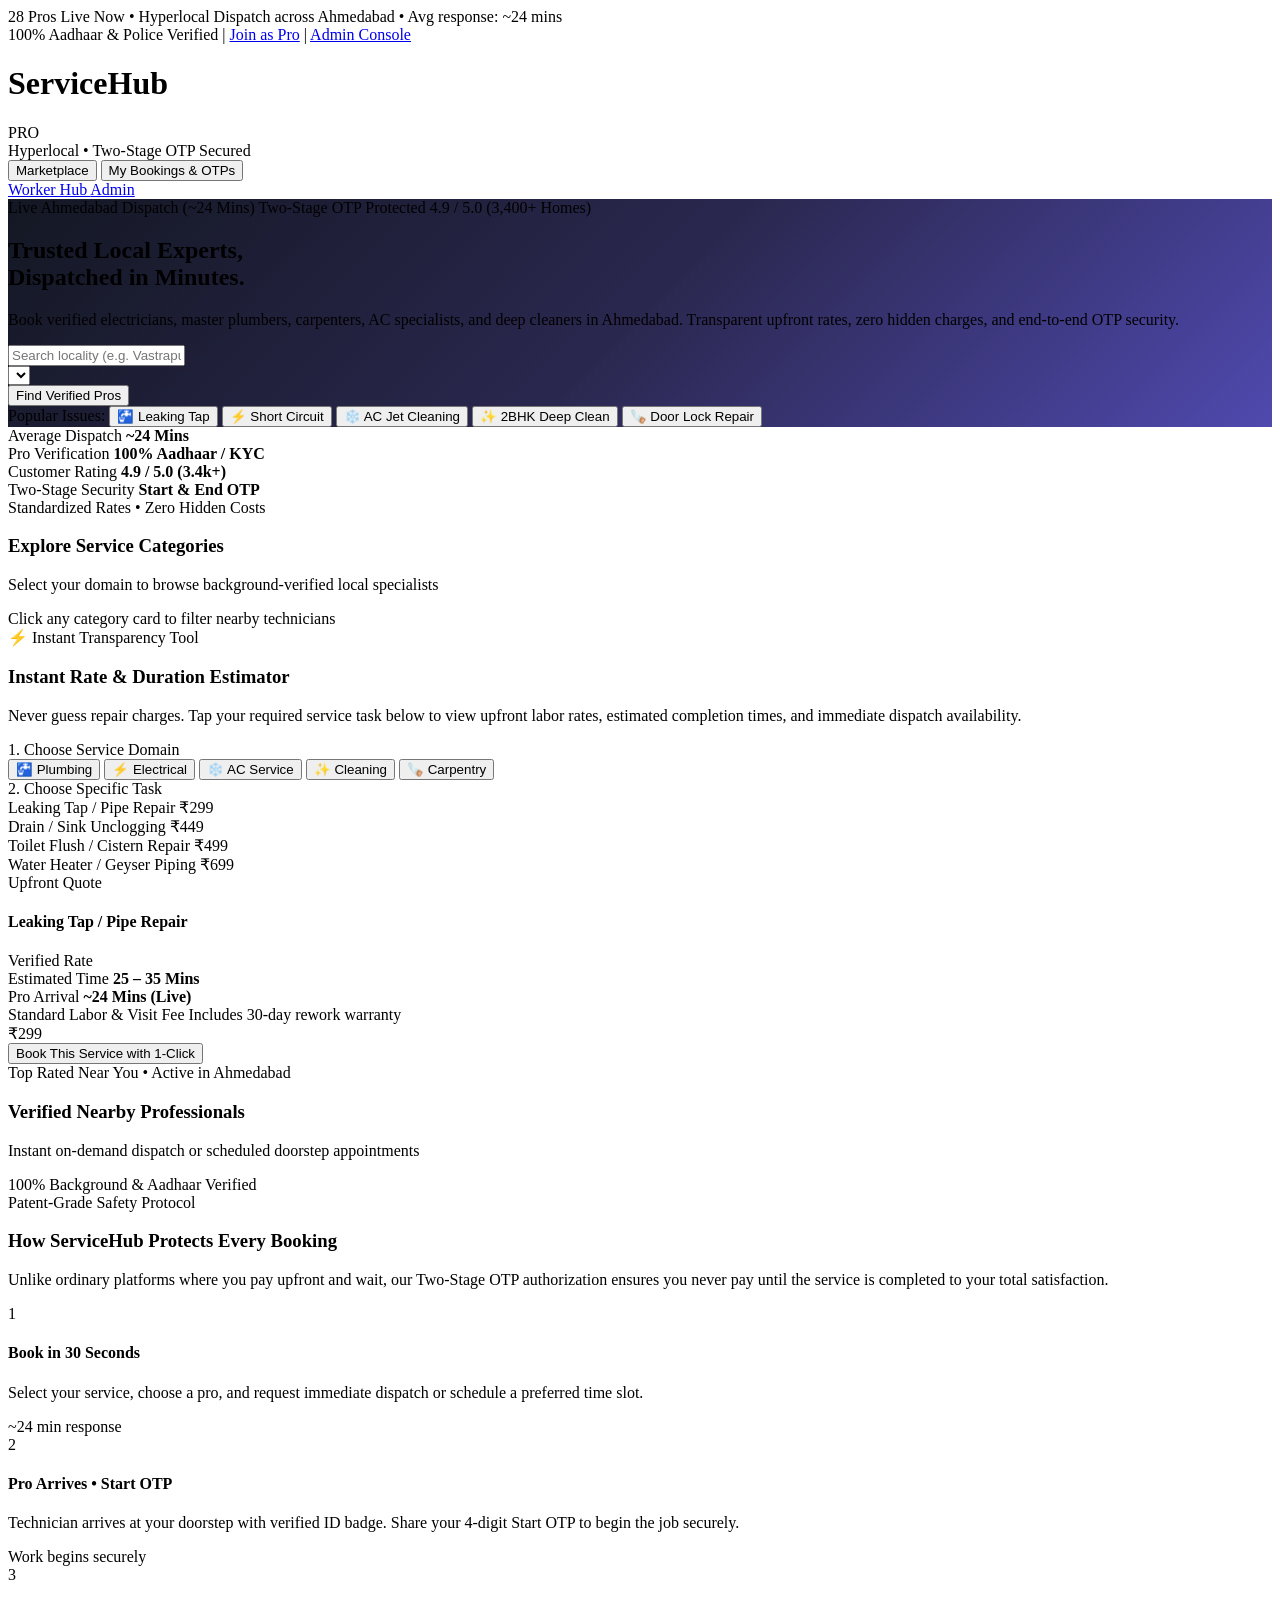
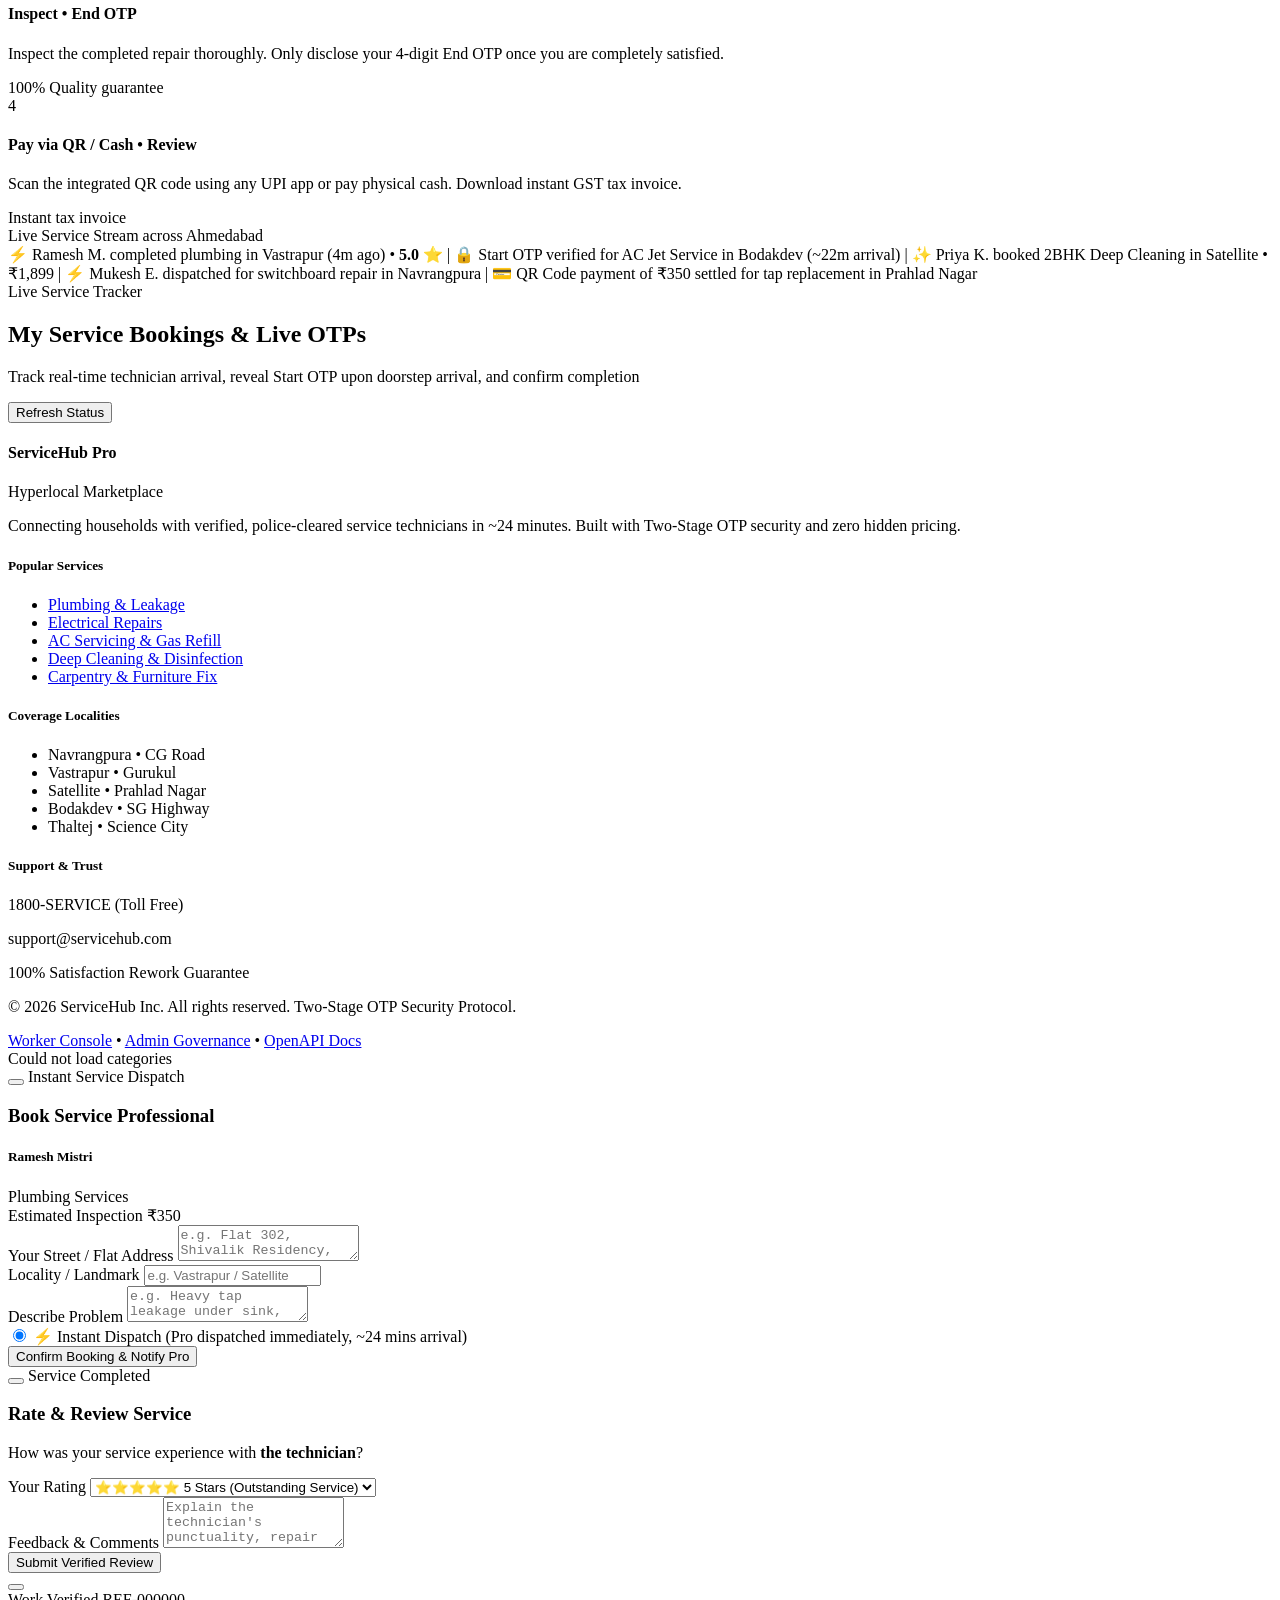
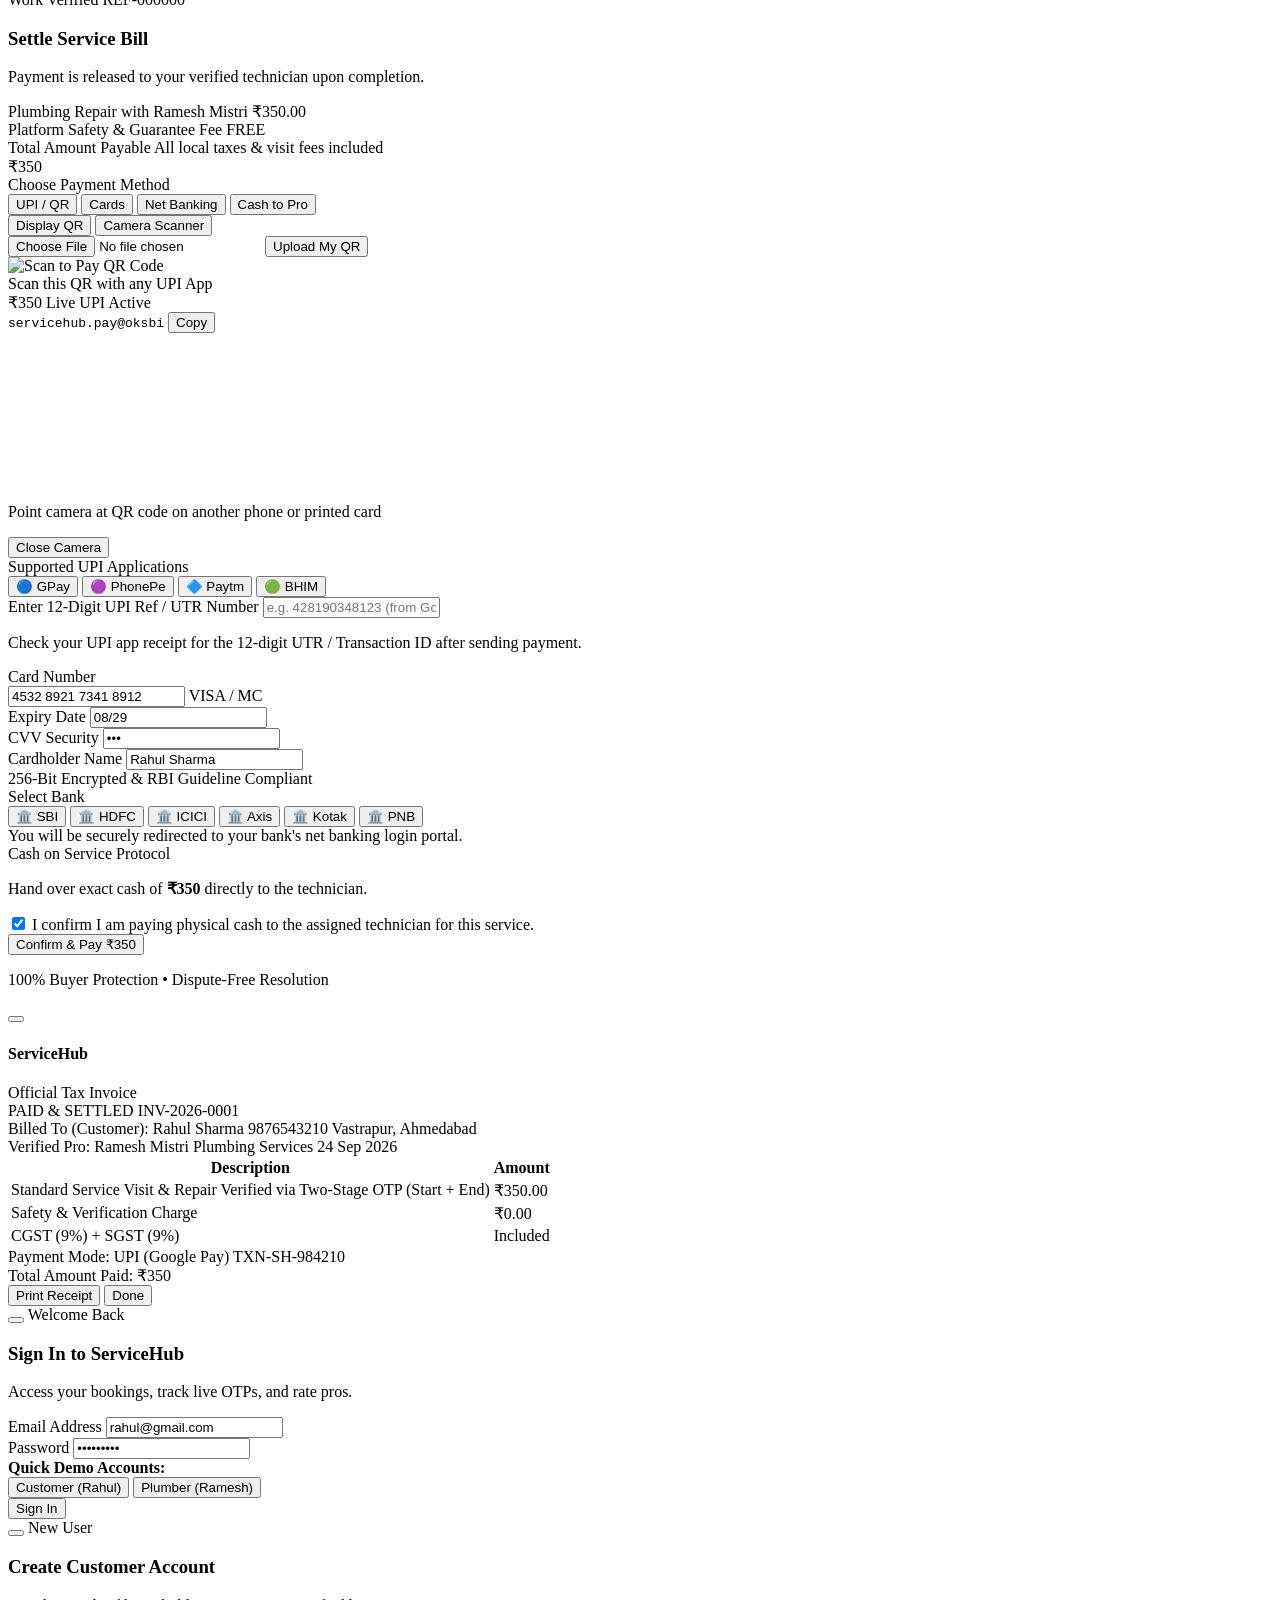
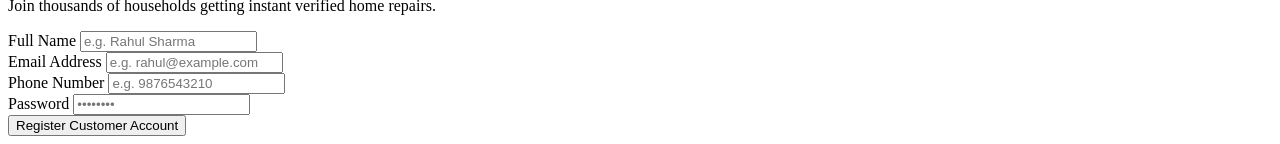
==== frontend/index.html @ 5e147b67 "feat: complete hyperlocal on-demand service marketplace with modern UI, QR payments, and two-stage O" ====
<!DOCTYPE html>
<html lang="en" class="scroll-smooth">
<head>
    <meta charset="UTF-8">
    <meta name="viewport" content="width=device-width, initial-scale=1.0">
    <title>ServiceHub | Verified On-Demand Home Services & Hyperlocal Dispatch</title>
    <meta name="description" content="Book background-verified electricians, plumbers, carpenters, AC technicians and cleaners in ~30 mins. Two-stage OTP security, upfront pricing, and seamless QR payments.">

    <!-- Fonts: Plus Jakarta Sans & JetBrains Mono -->
    <link rel="preconnect" href="https://fonts.googleapis.com">
    <link rel="preconnect" href="https://fonts.gstatic.com" crossorigin>
    <link href="https://fonts.googleapis.com/css2?family=Plus+Jakarta+Sans:ital,wght@0,300;0,400;0,500;0,600;0,700;0,800;1,400;1,600;1,700&family=Inter:wght@400;500;600;700;800&family=JetBrains+Mono:wght@400;500;600;700&display=swap" rel="stylesheet">

    <!-- Tailwind CSS CDN -->
    <script src="https://cdn.tailwindcss.com"></script>
    <script>
        tailwind.config = {
            theme: {
                extend: {
                    colors: {
                        brand: {
                            50: '#eef2ff',
                            100: '#e0e7ff',
                            200: '#c7d2fe',
                            300: '#a5b4fc',
                            400: '#818cf8',
                            500: '#6366f1',
                            600: '#4f46e5',
                            700: '#4338ca',
                            800: '#3730a3',
                            900: '#312e81',
                            950: '#1e1b4b'
                        }
                    },
                    fontFamily: {
                        sans: ['"Plus Jakarta Sans"', '-apple-system', 'BlinkMacSystemFont', 'sans-serif'],
                        mono: ['"JetBrains Mono"', '"Inter"', 'monospace']
                    }
                }
            }
        }
    </script>
    <!-- Lucide Icons -->
    <script src="https://unpkg.com/lucide@latest"></script>
    <!-- Custom Upgraded Modern Stylesheet -->
    <link rel="stylesheet" href="/static/css/custom.css">
</head>
<body class="bg-slate-50 text-slate-900 antialiased min-h-screen flex flex-col selection:bg-indigo-600 selection:text-white">

    <!-- ==================== TOP ANNOUNCEMENT & LIVE DISPATCH TICKER ==================== -->
    <aside class="bg-slate-950 text-slate-300 border-b border-slate-800/80 py-2 px-4 text-xs font-mono">
        <div class="max-w-7xl mx-auto flex flex-col sm:flex-row justify-between items-center gap-2">
            <div class="flex items-center gap-2.5">
                <span class="inline-flex items-center gap-1.5 px-2.5 py-0.5 rounded-full bg-emerald-500/20 text-emerald-400 border border-emerald-500/30 text-[10px] font-bold uppercase tracking-wider">
                    <span class="w-1.5 h-1.5 rounded-full bg-emerald-400 animate-ping"></span>
                    28 Pros Live Now
                </span>
                <span class="hidden md:inline text-slate-600">•</span>
                <span class="text-slate-300 text-[11px]">Hyperlocal Dispatch across Ahmedabad • Avg response: ~24 mins</span>
            </div>
            <div class="flex items-center gap-4 text-[11px] text-slate-400">
                <span class="flex items-center gap-1.5 text-indigo-300">
                    <i data-lucide="shield-check" class="w-3.5 h-3.5 text-indigo-400"></i>
                    100% Aadhaar &amp; Police Verified
                </span>
                <span class="hidden md:inline text-slate-700">|</span>
                <a href="/worker" class="hover:text-white transition-colors">Join as Pro</a>
                <span class="text-slate-700">|</span>
                <a href="/admin" class="hover:text-white transition-colors">Admin Console</a>
            </div>
        </div>
    </aside>

    <!-- ==================== GLOBAL NAVIGATION HEADER ==================== -->
    <header class="sticky top-0 z-40 glass-nav border-b border-slate-200/80 shadow-xs transition-all">
        <div class="max-w-7xl mx-auto px-4 sm:px-6 lg:px-8 h-20 flex items-center justify-between">
            <!-- Brand Logo -->
            <div class="flex items-center gap-3.5 cursor-pointer group" onclick="switchTab('marketplace')">
                <div class="w-11 h-11 rounded-2xl bg-gradient-to-tr from-indigo-700 via-indigo-600 to-violet-500 flex items-center justify-center text-white shadow-lg shadow-indigo-600/30 group-hover:scale-105 group-hover:shadow-indigo-600/50 transition duration-200">
                    <i data-lucide="shield-check" class="w-6 h-6"></i>
                </div>
                <div>
                    <div class="flex items-center gap-1.5">
                        <h1 class="text-xl font-black tracking-tight text-slate-950 leading-none">ServiceHub</h1>
                        <span class="bg-gradient-to-r from-indigo-600 to-violet-600 text-white text-[10px] font-black px-1.5 py-0.5 rounded-md uppercase tracking-wider shadow-xs">PRO</span>
                    </div>
                    <span class="text-[10px] font-bold text-indigo-600 tracking-wider uppercase block mt-0.5">Hyperlocal • Two-Stage OTP Secured</span>
                </div>
            </div>

            <!-- Header Navigation -->
            <div class="flex items-center gap-2 sm:gap-4">
                <nav class="flex items-center gap-1 bg-slate-100/90 p-1 rounded-2xl border border-slate-200/70 shadow-inner">
                    <button data-nav-target="marketplace" onclick="switchTab('marketplace')" class="px-4 py-2 rounded-xl text-xs font-bold bg-white text-indigo-700 shadow-xs transition duration-150 flex items-center gap-1.5 cursor-pointer">
                        <i data-lucide="store" class="w-3.5 h-3.5"></i> Marketplace
                    </button>
                    <button data-nav-target="bookings" onclick="switchTab('bookings')" class="px-4 py-2 rounded-xl text-xs font-bold text-slate-600 hover:text-slate-900 hover:bg-white/60 transition duration-150 flex items-center gap-1.5 cursor-pointer">
                        <i data-lucide="clipboard-list" class="w-3.5 h-3.5 text-indigo-600"></i> My Bookings &amp; OTPs
                    </button>
                </nav>

                <div class="hidden lg:flex items-center gap-2 border-l border-slate-200 pl-4">
                    <a href="/worker" class="px-3 py-1.5 rounded-xl text-xs font-bold text-slate-600 hover:text-indigo-700 hover:bg-indigo-50 border border-slate-200/80 transition duration-150 flex items-center gap-1.5">
                        <i data-lucide="wrench" class="w-3.5 h-3.5 text-indigo-600"></i> Worker Hub
                    </a>
                    <a href="/admin" class="px-3 py-1.5 rounded-xl text-xs font-bold text-slate-600 hover:text-indigo-700 hover:bg-indigo-50 border border-slate-200/80 transition duration-150 flex items-center gap-1.5">
                        <i data-lucide="shield" class="w-3.5 h-3.5 text-indigo-600"></i> Admin
                    </a>
                </div>

                <!-- Auth Container -->
                <div id="auth-btn-container" class="flex items-center gap-2"></div>
            </div>
        </div>
    </header>

    <!-- Main Body Container -->
    <main class="flex-1 max-w-7xl w-full mx-auto px-4 sm:px-6 lg:px-8 py-8 space-y-14">

        <!-- ==================== VIEW 1: MARKETPLACE & SEARCH ==================== -->
        <section id="view-marketplace" class="view-section space-y-14">
            
            <!-- Hero Banner with Modern Gradient & Atmospheric Glow -->
            <div class="relative overflow-hidden rounded-3xl text-white p-8 md:p-14 lg:p-16 shadow-2xl border border-indigo-500/25"
                 style="background: linear-gradient(135deg, rgba(10, 14, 26, 0.96) 0%, rgba(24, 21, 64, 0.92) 50%, rgba(55, 48, 163, 0.88) 100%), url('https://images.unsplash.com/photo-1513694203232-719a280e022f?auto=format&fit=crop&w=1600&q=80') center/cover no-repeat;">
                
                <!-- Ambient Glow Orbs -->
                <div class="absolute -right-20 -bottom-20 w-[500px] h-[500px] bg-indigo-500/30 rounded-full blur-3xl pointer-events-none"></div>
                <div class="absolute -left-16 -top-16 w-96 h-96 bg-violet-500/25 rounded-full blur-3xl pointer-events-none"></div>
                <div class="absolute top-1/2 right-1/4 w-64 h-64 bg-cyan-500/15 rounded-full blur-2xl pointer-events-none"></div>
                
                <div class="relative z-10 max-w-3xl">
                    <!-- Badges Row -->
                    <div class="flex flex-wrap items-center gap-2.5 mb-5">
                        <span class="inline-flex items-center gap-2 bg-indigo-950/85 backdrop-blur-md px-3.5 py-1.5 rounded-full text-xs font-black uppercase tracking-wider text-indigo-200 border border-indigo-400/30 shadow-xs">
                            <span class="w-2 h-2 rounded-full bg-emerald-400 animate-ping"></span>
                            Live Ahmedabad Dispatch (~24 Mins)
                        </span>
                        <span class="inline-flex items-center gap-1.5 bg-emerald-950/80 backdrop-blur-md px-3 py-1 rounded-full text-xs font-bold text-emerald-300 border border-emerald-500/30">
                            <i data-lucide="shield-check" class="w-3.5 h-3.5 text-emerald-400"></i>
                            Two-Stage OTP Protected
                        </span>
                        <span class="inline-flex items-center gap-1.5 bg-amber-950/80 backdrop-blur-md px-3 py-1 rounded-full text-xs font-bold text-amber-300 border border-amber-500/30">
                            <i data-lucide="star" class="w-3.5 h-3.5 text-amber-400 fill-amber-400"></i>
                            4.9 / 5.0 (3,400+ Homes)
                        </span>
                    </div>

                    <!-- Main Headline -->
                    <h2 class="text-3xl sm:text-5xl lg:text-6xl font-black tracking-tight leading-[1.08] text-white">
                        Trusted Local Experts,<br>
                        <span class="text-transparent bg-clip-text bg-gradient-to-r from-indigo-200 via-white to-amber-200">Dispatched in Minutes.</span>
                    </h2>
                    
                    <p class="text-indigo-100/90 text-sm sm:text-base mt-4 leading-relaxed max-w-2xl font-normal">
                        Book verified electricians, master plumbers, carpenters, AC specialists, and deep cleaners in Ahmedabad. Transparent upfront rates, zero hidden charges, and end-to-end OTP security.
                    </p>

                    <!-- Smart Search & Filter Box -->
                    <div class="mt-8 p-3 bg-white/95 backdrop-blur-xl rounded-3xl shadow-2xl border border-white/50 flex flex-col sm:flex-row items-center gap-2.5">
                        <div class="flex-1 flex items-center gap-2.5 px-3 py-2 w-full bg-slate-50/90 rounded-2xl border border-slate-200/80 focus-within:border-indigo-500 focus-within:ring-2 focus-within:ring-indigo-500/20 transition">
                            <i data-lucide="map-pin" class="w-5 h-5 text-indigo-600 shrink-0"></i>
                            <input type="text" id="search-locality-input" placeholder="Search locality (e.g. Vastrapur, Navrangpura, Satellite, Bodakdev)" class="w-full bg-transparent text-xs sm:text-sm font-bold text-slate-900 placeholder:text-slate-400 focus:outline-none">
                        </div>
                        <div class="w-full sm:w-60">
                            <select id="search-category-filter" class="w-full bg-slate-50/90 border border-slate-200/80 rounded-2xl p-3 text-xs font-bold text-slate-800 focus:outline-none focus:border-indigo-500 focus:ring-2 focus:ring-indigo-500/20 transition cursor-pointer"></select>
                        </div>
                        <button onclick="searchWorkers()" class="w-full sm:w-auto px-8 py-3.5 btn-brand-primary font-black text-xs rounded-2xl shadow-lg transition duration-150 flex items-center justify-center gap-2 shrink-0 cursor-pointer">
                            <i data-lucide="search" class="w-4 h-4"></i> Find Verified Pros
                        </button>
                    </div>

                    <!-- Quick Intent Chips -->
                    <div class="flex flex-wrap items-center gap-2 mt-4 text-xs font-semibold text-indigo-200">
                        <span class="text-slate-300 font-bold">Popular Issues:</span>
                        <button onclick="setQuickSearch('Plumbing', 'Vastrapur')" class="px-3 py-1 rounded-xl bg-indigo-900/60 hover:bg-indigo-800/80 text-indigo-100 border border-indigo-700/50 transition cursor-pointer">🚰 Leaking Tap</button>
                        <button onclick="setQuickSearch('Electrical', 'Navrangpura')" class="px-3 py-1 rounded-xl bg-indigo-900/60 hover:bg-indigo-800/80 text-indigo-100 border border-indigo-700/50 transition cursor-pointer">⚡ Short Circuit</button>
                        <button onclick="setQuickSearch('AC & Appliance Repair', 'Bodakdev')" class="px-3 py-1 rounded-xl bg-indigo-900/60 hover:bg-indigo-800/80 text-indigo-100 border border-indigo-700/50 transition cursor-pointer">❄️ AC Jet Cleaning</button>
                        <button onclick="setQuickSearch('Home Deep Cleaning', 'Satellite')" class="px-3 py-1 rounded-xl bg-indigo-900/60 hover:bg-indigo-800/80 text-indigo-100 border border-indigo-700/50 transition cursor-pointer">✨ 2BHK Deep Clean</button>
                        <button onclick="setQuickSearch('Carpentry', 'Prahlad Nagar')" class="px-3 py-1 rounded-xl bg-indigo-900/60 hover:bg-indigo-800/80 text-indigo-100 border border-indigo-700/50 transition cursor-pointer">🪚 Door Lock Repair</button>
                    </div>
                </div>
            </div>

            <!-- Trust & Guarantee Metrics Bar -->
            <div class="grid grid-cols-2 md:grid-cols-4 gap-4">
                <div class="p-5 bg-white rounded-3xl border border-slate-200/80 shadow-xs flex items-center gap-4 hover-lift">
                    <div class="w-12 h-12 rounded-2xl bg-indigo-50 text-indigo-600 flex items-center justify-center font-black shadow-inner">
                        <i data-lucide="zap" class="w-6 h-6"></i>
                    </div>
                    <div>
                        <span class="text-xs text-slate-500 font-semibold block">Average Dispatch</span>
                        <strong class="text-base sm:text-lg font-black text-slate-900 font-tabular">~24 Mins</strong>
                    </div>
                </div>
                <div class="p-5 bg-white rounded-3xl border border-slate-200/80 shadow-xs flex items-center gap-4 hover-lift">
                    <div class="w-12 h-12 rounded-2xl bg-emerald-50 text-emerald-600 flex items-center justify-center font-black shadow-inner">
                        <i data-lucide="badge-check" class="w-6 h-6"></i>
                    </div>
                    <div>
                        <span class="text-xs text-slate-500 font-semibold block">Pro Verification</span>
                        <strong class="text-base sm:text-lg font-black text-slate-900">100% Aadhaar / KYC</strong>
                    </div>
                </div>
                <div class="p-5 bg-white rounded-3xl border border-slate-200/80 shadow-xs flex items-center gap-4 hover-lift">
                    <div class="w-12 h-12 rounded-2xl bg-amber-50 text-amber-600 flex items-center justify-center font-black shadow-inner">
                        <i data-lucide="star" class="w-6 h-6"></i>
                    </div>
                    <div>
                        <span class="text-xs text-slate-500 font-semibold block">Customer Rating</span>
                        <strong class="text-base sm:text-lg font-black text-slate-900 font-tabular">4.9 / 5.0 (3.4k+)</strong>
                    </div>
                </div>
                <div class="p-5 bg-white rounded-3xl border border-slate-200/80 shadow-xs flex items-center gap-4 hover-lift">
                    <div class="w-12 h-12 rounded-2xl bg-violet-50 text-violet-600 flex items-center justify-center font-black shadow-inner">
                        <i data-lucide="lock" class="w-6 h-6"></i>
                    </div>
                    <div>
                        <span class="text-xs text-slate-500 font-semibold block">Two-Stage Security</span>
                        <strong class="text-base sm:text-lg font-black text-slate-900">Start &amp; End OTP</strong>
                    </div>
                </div>
            </div>

            <!-- Categories Section -->
            <div class="space-y-6">
                <div class="flex flex-col sm:flex-row sm:items-end justify-between gap-2">
                    <div>
                        <div class="flex items-center gap-2 text-indigo-700 text-xs font-black uppercase tracking-widest">
                            <i data-lucide="layers" class="w-4 h-4"></i> Standardized Rates &bull; Zero Hidden Costs
                        </div>
                        <h3 class="text-2xl sm:text-3xl font-black text-slate-900 tracking-tight mt-1">Explore Service Categories</h3>
                        <p class="text-xs sm:text-sm text-slate-500 mt-1">Select your domain to browse background-verified local specialists</p>
                    </div>
                    <span class="text-xs text-slate-400 font-bold hidden sm:block">Click any category card to filter nearby technicians</span>
                </div>
                <div id="category-grid" class="grid grid-cols-2 sm:grid-cols-3 lg:grid-cols-6 gap-4"></div>
            </div>

            <!-- ==================== NEW: INTERACTIVE SERVICE PRICE & TIME ESTIMATOR ==================== -->
            <div class="p-8 sm:p-10 bg-gradient-to-br from-white via-indigo-50/30 to-white rounded-3xl border border-indigo-100 shadow-lg relative overflow-hidden">
                <div class="max-w-2xl">
                    <span class="text-[11px] font-black uppercase tracking-widest text-indigo-700 bg-indigo-50 px-3 py-1 rounded-full border border-indigo-200">
                        ⚡ Instant Transparency Tool
                    </span>
                    <h3 class="text-2xl sm:text-3xl font-black text-slate-950 tracking-tight mt-3">
                        Instant Rate &amp; Duration Estimator
                    </h3>
                    <p class="text-xs sm:text-sm text-slate-600 mt-1.5 leading-relaxed">
                        Never guess repair charges. Tap your required service task below to view upfront labor rates, estimated completion times, and immediate dispatch availability.
                    </p>
                </div>

                <div class="grid grid-cols-1 lg:grid-cols-12 gap-8 mt-8 items-center">
                    <!-- Left: Selectable Task Chips -->
                    <div class="lg:col-span-7 space-y-4">
                        <div>
                            <span class="text-xs font-black text-slate-800 uppercase tracking-wider block mb-2">1. Choose Service Domain</span>
                            <div class="flex flex-wrap gap-2">
                                <button type="button" onclick="selectEstimatorCategory('plumbing')" id="est-cat-plumbing" class="estimator-chip active">🚰 Plumbing</button>
                                <button type="button" onclick="selectEstimatorCategory('electrical')" id="est-cat-electrical" class="estimator-chip">⚡ Electrical</button>
                                <button type="button" onclick="selectEstimatorCategory('ac')" id="est-cat-ac" class="estimator-chip">❄️ AC Service</button>
                                <button type="button" onclick="selectEstimatorCategory('cleaning')" id="est-cat-cleaning" class="estimator-chip">✨ Cleaning</button>
                                <button type="button" onclick="selectEstimatorCategory('carpentry')" id="est-cat-carpentry" class="estimator-chip">🪚 Carpentry</button>
                            </div>
                        </div>

                        <div>
                            <span class="text-xs font-black text-slate-800 uppercase tracking-wider block mb-2">2. Choose Specific Task</span>
                            <div id="estimator-tasks-container" class="grid grid-cols-1 sm:grid-cols-2 gap-2.5">
                                <!-- Filled by JS below -->
                            </div>
                        </div>
                    </div>

                    <!-- Right: Computed Instant Estimate Card -->
                    <div class="lg:col-span-5 bg-white p-6 sm:p-7 rounded-3xl border border-indigo-100 shadow-xl space-y-5">
                        <div class="flex items-center justify-between pb-3 border-b border-slate-100">
                            <div>
                                <span class="text-[10px] font-black uppercase tracking-wider text-indigo-600 block">Upfront Quote</span>
                                <h4 id="est-task-name" class="font-black text-base text-slate-900 leading-tight">Leaking Tap / Pipe Repair</h4>
                            </div>
                            <span class="px-2.5 py-1 rounded-full bg-emerald-50 text-emerald-700 text-xs font-black border border-emerald-200">Verified Rate</span>
                        </div>

                        <div class="grid grid-cols-2 gap-3 text-xs">
                            <div class="p-3 rounded-2xl bg-slate-50 border border-slate-100">
                                <span class="text-slate-400 block text-[10px] font-bold uppercase">Estimated Time</span>
                                <strong id="est-task-time" class="text-sm font-black text-slate-900 mt-0.5 block">25 – 35 Mins</strong>
                            </div>
                            <div class="p-3 rounded-2xl bg-slate-50 border border-slate-100">
                                <span class="text-slate-400 block text-[10px] font-bold uppercase">Pro Arrival</span>
                                <strong class="text-sm font-black text-indigo-600 mt-0.5 block">~24 Mins (Live)</strong>
                            </div>
                        </div>

                        <div class="pt-2 border-t border-slate-100 flex items-center justify-between">
                            <div>
                                <span class="text-xs font-bold text-slate-500 block">Standard Labor &amp; Visit Fee</span>
                                <span class="text-[10px] text-slate-400">Includes 30-day rework warranty</span>
                            </div>
                            <span id="est-task-price" class="text-2xl font-black text-indigo-700 font-tabular">₹299</span>
                        </div>

                        <button id="est-book-btn" onclick="bookFromEstimator()" class="w-full py-3.5 btn-brand-primary text-xs font-black rounded-2xl shadow-md transition flex items-center justify-center gap-2 cursor-pointer">
                            <i data-lucide="calendar-check" class="w-4 h-4"></i> Book This Service with 1-Click
                        </button>
                    </div>
                </div>
            </div>

            <!-- Verified Workers Section -->
            <div id="workers-section" class="space-y-6 pt-2">
                <div class="flex flex-col sm:flex-row sm:items-center justify-between gap-3">
                    <div>
                        <div class="flex items-center gap-2 text-emerald-700 text-xs font-black uppercase tracking-widest">
                            <i data-lucide="user-check" class="w-4 h-4"></i> Top Rated Near You &bull; Active in Ahmedabad
                        </div>
                        <h3 class="text-2xl sm:text-3xl font-black text-slate-900 tracking-tight mt-1">Verified Nearby Professionals</h3>
                        <p class="text-xs sm:text-sm text-slate-500 mt-1">Instant on-demand dispatch or scheduled doorstep appointments</p>
                    </div>
                    <span class="text-xs text-emerald-800 bg-emerald-50 border border-emerald-200/90 font-black px-4 py-2 rounded-full flex items-center gap-2 shadow-xs shrink-0 self-start sm:self-auto">
                        <i data-lucide="shield-check" class="w-4 h-4 text-emerald-600"></i> 100% Background &amp; Aadhaar Verified
                    </span>
                </div>
                <div id="workers-grid" class="grid grid-cols-1 md:grid-cols-2 lg:grid-cols-3 gap-6"></div>
            </div>

            <!-- How It Works Section: Two-Stage OTP Protocol -->
            <div class="p-8 sm:p-12 bg-white rounded-3xl border border-slate-200/80 shadow-xs space-y-10">
                <div class="text-center max-w-2xl mx-auto">
                    <span class="text-xs font-black uppercase tracking-widest text-indigo-700 bg-indigo-50 px-3 py-1 rounded-full border border-indigo-200">
                        Patent-Grade Safety Protocol
                    </span>
                    <h3 class="text-2xl sm:text-3xl font-black text-slate-950 tracking-tight mt-3">How ServiceHub Protects Every Booking</h3>
                    <p class="text-xs sm:text-sm text-slate-500 mt-1.5 leading-relaxed">
                        Unlike ordinary platforms where you pay upfront and wait, our Two-Stage OTP authorization ensures you never pay until the service is completed to your total satisfaction.
                    </p>
                </div>

                <div class="grid grid-cols-1 md:grid-cols-4 gap-6">
                    <div class="p-6 rounded-2xl bg-slate-50/80 border border-slate-200/70 hover-lift relative space-y-3">
                        <span class="w-9 h-9 rounded-xl bg-indigo-600 text-white font-black text-sm flex items-center justify-center shadow-md">1</span>
                        <h4 class="font-black text-base text-slate-900">Book in 30 Seconds</h4>
                        <p class="text-xs text-slate-600 leading-relaxed font-medium">Select your service, choose a pro, and request immediate dispatch or schedule a preferred time slot.</p>
                        <div class="pt-2 text-[11px] font-bold text-indigo-600 flex items-center gap-1">
                            <i data-lucide="zap" class="w-3.5 h-3.5"></i> ~24 min response
                        </div>
                    </div>

                    <div class="p-6 rounded-2xl bg-slate-50/80 border border-slate-200/70 hover-lift relative space-y-3">
                        <span class="w-9 h-9 rounded-xl bg-indigo-600 text-white font-black text-sm flex items-center justify-center shadow-md">2</span>
                        <h4 class="font-black text-base text-slate-900">Pro Arrives &bull; Start OTP</h4>
                        <p class="text-xs text-slate-600 leading-relaxed font-medium">Technician arrives at your doorstep with verified ID badge. Share your 4-digit Start OTP to begin the job securely.</p>
                        <div class="pt-2 text-[11px] font-bold text-emerald-600 flex items-center gap-1">
                            <i data-lucide="lock" class="w-3.5 h-3.5"></i> Work begins securely
                        </div>
                    </div>

                    <div class="p-6 rounded-2xl bg-slate-50/80 border border-slate-200/70 hover-lift relative space-y-3">
                        <span class="w-9 h-9 rounded-xl bg-indigo-600 text-white font-black text-sm flex items-center justify-center shadow-md">3</span>
                        <h4 class="font-black text-base text-slate-900">Inspect &bull; End OTP</h4>
                        <p class="text-xs text-slate-600 leading-relaxed font-medium">Inspect the completed repair thoroughly. Only disclose your 4-digit End OTP once you are completely satisfied.</p>
                        <div class="pt-2 text-[11px] font-bold text-purple-600 flex items-center gap-1">
                            <i data-lucide="check-circle" class="w-3.5 h-3.5"></i> 100% Quality guarantee
                        </div>
                    </div>

                    <div class="p-6 rounded-2xl bg-slate-50/80 border border-slate-200/70 hover-lift relative space-y-3">
                        <span class="w-9 h-9 rounded-xl bg-indigo-600 text-white font-black text-sm flex items-center justify-center shadow-md">4</span>
                        <h4 class="font-black text-base text-slate-900">Pay via QR / Cash &bull; Review</h4>
                        <p class="text-xs text-slate-600 leading-relaxed font-medium">Scan the integrated QR code using any UPI app or pay physical cash. Download instant GST tax invoice.</p>
                        <div class="pt-2 text-[11px] font-bold text-amber-600 flex items-center gap-1">
                            <i data-lucide="qr-code" class="w-3.5 h-3.5"></i> Instant tax invoice
                        </div>
                    </div>
                </div>
            </div>

            <!-- Live Community Activity Marquee Ticker -->
            <div class="bg-slate-950 text-white rounded-3xl p-5 border border-slate-800 shadow-xl overflow-hidden">
                <div class="flex items-center gap-3 mb-2">
                    <span class="w-2.5 h-2.5 rounded-full bg-emerald-400 animate-pulse"></span>
                    <span class="text-xs font-mono font-bold uppercase tracking-wider text-slate-400">Live Service Stream across Ahmedabad</span>
                </div>
                <div class="overflow-hidden relative">
                    <div class="ticker-track flex items-center gap-8 text-xs font-mono py-1">
                        <span class="text-slate-300">⚡ Ramesh M. completed plumbing in Vastrapur (4m ago) &bull; <strong class="text-amber-400">5.0 ⭐</strong></span>
                        <span class="text-slate-500">|</span>
                        <span class="text-slate-300">🔒 Start OTP verified for AC Jet Service in Bodakdev (~22m arrival)</span>
                        <span class="text-slate-500">|</span>
                        <span class="text-slate-300">✨ Priya K. booked 2BHK Deep Cleaning in Satellite &bull; ₹1,899</span>
                        <span class="text-slate-500">|</span>
                        <span class="text-slate-300">⚡ Mukesh E. dispatched for switchboard repair in Navrangpura</span>
                        <span class="text-slate-500">|</span>
                        <span class="text-slate-300">💳 QR Code payment of ₹350 settled for tap replacement in Prahlad Nagar</span>
                    </div>
                </div>
            </div>

        </section>

        <!-- ==================== VIEW 2: MY BOOKINGS & LIVE OTP TRACKER ==================== -->
        <section id="view-bookings" class="view-section hidden space-y-6">
            <div class="flex flex-col sm:flex-row sm:items-center justify-between gap-4 p-6 bg-white rounded-3xl border border-slate-200/80 shadow-xs">
                <div>
                    <span class="text-xs font-black uppercase tracking-widest text-indigo-700 bg-indigo-50 px-2.5 py-0.5 rounded-full">Live Service Tracker</span>
                    <h2 class="text-2xl font-black text-slate-900 tracking-tight mt-1">My Service Bookings &amp; Live OTPs</h2>
                    <p class="text-xs text-slate-500 mt-1">Track real-time technician arrival, reveal Start OTP upon doorstep arrival, and confirm completion</p>
                </div>
                <button onclick="loadMyBookings()" class="px-5 py-2.5 bg-indigo-50 hover:bg-indigo-100 text-indigo-700 rounded-2xl text-xs font-bold transition flex items-center gap-2 cursor-pointer self-start sm:self-auto">
                    <i data-lucide="refresh-cw" class="w-4 h-4"></i> Refresh Status
                </button>
            </div>

            <!-- Bookings List Container -->
            <div id="my-bookings-container" class="space-y-4"></div>
        </section>

    </main>

    <!-- ==================== GLOBAL FOOTER ==================== -->
    <footer class="bg-white border-t border-slate-200/80 py-12 mt-20">
        <div class="max-w-7xl mx-auto px-4 sm:px-6 lg:px-8">
            <div class="grid grid-cols-1 md:grid-cols-4 gap-8 pb-10 border-b border-slate-100">
                <div class="space-y-3">
                    <div class="flex items-center gap-3">
                        <div class="w-9 h-9 rounded-xl bg-indigo-600 flex items-center justify-center text-white font-black shadow-md">
                            <i data-lucide="shield-check" class="w-5 h-5"></i>
                        </div>
                        <div>
                            <h4 class="font-black text-sm text-slate-900">ServiceHub Pro</h4>
                            <span class="text-[11px] text-slate-400 font-medium">Hyperlocal Marketplace</span>
                        </div>
                    </div>
                    <p class="text-xs text-slate-500 leading-relaxed pr-4">
                        Connecting households with verified, police-cleared service technicians in ~24 minutes. Built with Two-Stage OTP security and zero hidden pricing.
                    </p>
                </div>

                <div>
                    <h5 class="text-xs font-black text-slate-900 uppercase tracking-wider mb-3">Popular Services</h5>
                    <ul class="text-xs space-y-2 text-slate-600 font-medium">
                        <li><a href="javascript:void(0)" onclick="setQuickSearch('Plumbing', 'Vastrapur')" class="hover:text-indigo-600">Plumbing &amp; Leakage</a></li>
                        <li><a href="javascript:void(0)" onclick="setQuickSearch('Electrical', 'Navrangpura')" class="hover:text-indigo-600">Electrical Repairs</a></li>
                        <li><a href="javascript:void(0)" onclick="setQuickSearch('AC & Appliance Repair', 'Bodakdev')" class="hover:text-indigo-600">AC Servicing &amp; Gas Refill</a></li>
                        <li><a href="javascript:void(0)" onclick="setQuickSearch('Home Deep Cleaning', 'Satellite')" class="hover:text-indigo-600">Deep Cleaning &amp; Disinfection</a></li>
                        <li><a href="javascript:void(0)" onclick="setQuickSearch('Carpentry', 'Prahlad Nagar')" class="hover:text-indigo-600">Carpentry &amp; Furniture Fix</a></li>
                    </ul>
                </div>

                <div>
                    <h5 class="text-xs font-black text-slate-900 uppercase tracking-wider mb-3">Coverage Localities</h5>
                    <ul class="text-xs space-y-2 text-slate-600 font-medium">
                        <li><span>Navrangpura &bull; CG Road</span></li>
                        <li><span>Vastrapur &bull; Gurukul</span></li>
                        <li><span>Satellite &bull; Prahlad Nagar</span></li>
                        <li><span>Bodakdev &bull; SG Highway</span></li>
                        <li><span>Thaltej &bull; Science City</span></li>
                    </ul>
                </div>

                <div>
                    <h5 class="text-xs font-black text-slate-900 uppercase tracking-wider mb-3">Support &amp; Trust</h5>
                    <div class="space-y-2 text-xs text-slate-600">
                        <p class="flex items-center gap-2">
                            <i data-lucide="phone" class="w-3.5 h-3.5 text-indigo-600"></i>
                            <span>1800-SERVICE (Toll Free)</span>
                        </p>
                        <p class="flex items-center gap-2">
                            <i data-lucide="mail" class="w-3.5 h-3.5 text-indigo-600"></i>
                            <span>support@servicehub.com</span>
                        </p>
                        <p class="flex items-center gap-2">
                            <i data-lucide="shield" class="w-3.5 h-3.5 text-emerald-600"></i>
                            <span>100% Satisfaction Rework Guarantee</span>
                        </p>
                    </div>
                </div>
            </div>

            <div class="flex flex-col sm:flex-row items-center justify-between gap-4 pt-6 text-xs text-slate-400">
                <p>&copy; 2026 ServiceHub Inc. All rights reserved. Two-Stage OTP Security Protocol.</p>
                <div class="flex items-center gap-4 font-semibold text-slate-500">
                    <a href="/worker" class="hover:text-indigo-600">Worker Console</a>
                    <span>&bull;</span>
                    <a href="/admin" class="hover:text-indigo-600">Admin Governance</a>
                    <span>&bull;</span>
                    <a href="/docs" target="_blank" class="hover:text-indigo-600">OpenAPI Docs</a>
                </div>
            </div>
        </div>
    </footer>

    <!-- Toast Notifications Container -->
    <div id="toast-container" class="fixed bottom-6 right-6 z-50 flex flex-col gap-2 pointer-events-none"></div>

    <!-- ==================== MODALS ==================== -->

    <!-- 1. Booking Modal -->
    <div id="booking-modal" class="hidden fixed inset-0 z-50 bg-slate-950/70 backdrop-blur-xs flex items-center justify-center p-4">
        <div class="bg-white rounded-3xl max-w-lg w-full p-6 sm:p-8 shadow-2xl relative max-h-[90vh] overflow-y-auto border border-slate-200">
            <button onclick="closeBookingModal()" class="absolute top-5 right-5 text-slate-400 hover:text-slate-600 cursor-pointer">
                <i data-lucide="x" class="w-5 h-5"></i>
            </button>
            <span class="text-[10px] font-extrabold text-indigo-700 bg-indigo-50 px-2.5 py-1 rounded-full uppercase tracking-wider">Instant Service Dispatch</span>
            <h3 class="text-xl font-black text-slate-900 mt-2">Book Service Professional</h3>
            
            <div class="p-4 bg-slate-50 rounded-2xl border border-slate-200/80 mt-4 flex items-center justify-between text-xs">
                <div>
                    <h5 id="book-worker-name" class="font-extrabold text-slate-900 text-sm">Ramesh Mistri</h5>
                    <span id="book-worker-cat" class="text-slate-500 font-semibold">Plumbing Services</span>
                </div>
                <div class="text-right">
                    <span class="text-slate-400 block text-[10px]">Estimated Inspection</span>
                    <span id="book-worker-rate" class="font-black text-emerald-700 text-base font-tabular">₹350</span>
                </div>
            </div>

            <form onsubmit="handleBookingSubmit(event)" class="mt-4 space-y-4">
                <div>
                    <label class="block text-xs font-bold text-slate-700 mb-1">Your Street / Flat Address</label>
                    <textarea id="book-address" rows="2" placeholder="e.g. Flat 302, Shivalik Residency, Vastrapur" required class="w-full bg-slate-50 border border-slate-200 rounded-xl p-3 text-xs font-semibold focus:outline-none focus:ring-2 focus:ring-indigo-500"></textarea>
                </div>
                <div>
                    <label class="block text-xs font-bold text-slate-700 mb-1">Locality / Landmark</label>
                    <input type="text" id="book-locality" placeholder="e.g. Vastrapur / Satellite" class="w-full bg-slate-50 border border-slate-200 rounded-xl p-3 text-xs font-semibold focus:outline-none focus:ring-2 focus:ring-indigo-500">
                </div>
                <div>
                    <label class="block text-xs font-bold text-slate-700 mb-1">Describe Problem</label>
                    <textarea id="book-problem" rows="2" placeholder="e.g. Heavy tap leakage under sink, water leaking onto floor" class="w-full bg-slate-50 border border-slate-200 rounded-xl p-3 text-xs font-semibold focus:outline-none focus:ring-2 focus:ring-indigo-500"></textarea>
                </div>

                <div class="p-3.5 bg-indigo-50/70 rounded-2xl border border-indigo-100 flex items-center gap-3">
                    <input type="radio" id="book-type-instant" name="book-timing" checked class="w-4 h-4 text-indigo-600 accent-indigo-600">
                    <label for="book-type-instant" class="text-xs font-bold text-indigo-950 cursor-pointer">
                        ⚡ Instant Dispatch (Pro dispatched immediately, ~24 mins arrival)
                    </label>
                </div>

                <button type="submit" class="w-full py-3.5 btn-brand-primary text-white font-extrabold text-xs rounded-2xl shadow-lg transition flex items-center justify-center gap-2 cursor-pointer">
                    <i data-lucide="check-circle" class="w-4 h-4"></i> Confirm Booking &amp; Notify Pro
                </button>
            </form>
        </div>
    </div>

    <!-- 2. Review Modal -->
    <div id="review-modal" class="hidden fixed inset-0 z-50 bg-slate-950/70 backdrop-blur-xs flex items-center justify-center p-4">
        <div class="bg-white rounded-3xl max-w-md w-full p-6 sm:p-8 shadow-2xl relative border border-slate-200">
            <button onclick="closeReviewModal()" class="absolute top-4 right-4 text-slate-400 hover:text-slate-600 cursor-pointer">
                <i data-lucide="x" class="w-5 h-5"></i>
            </button>
            <span class="text-[10px] font-extrabold text-amber-700 bg-amber-50 px-2.5 py-1 rounded-full uppercase tracking-wider">Service Completed</span>
            <h3 class="text-xl font-black text-slate-900 mt-2">Rate &amp; Review Service</h3>
            <p class="text-xs text-slate-500 mt-1">How was your service experience with <strong id="review-worker-name" class="text-slate-800">the technician</strong>?</p>

            <form onsubmit="handleReviewSubmit(event)" class="mt-5 space-y-4">
                <input type="hidden" id="review-booking-id">
                <div>
                    <label class="block text-xs font-bold text-slate-700 mb-1">Your Rating</label>
                    <select id="review-rating-val" class="w-full bg-slate-50 border border-slate-200 rounded-xl p-3 text-xs font-bold text-amber-600 focus:outline-none focus:ring-2 focus:ring-amber-500">
                        <option value="5">⭐⭐⭐⭐⭐ 5 Stars (Outstanding Service)</option>
                        <option value="4">⭐⭐⭐⭐ 4 Stars (Good &amp; Professional)</option>
                        <option value="3">⭐⭐⭐ 3 Stars (Average)</option>
                        <option value="2">⭐⭐ 2 Stars (Below Expectations)</option>
                        <option value="1">⭐ 1 Star (Unsatisfactory)</option>
                    </select>
                </div>
                <div>
                    <label class="block text-xs font-bold text-slate-700 mb-1">Feedback &amp; Comments</label>
                    <textarea id="review-text" rows="3" placeholder="Explain the technician's punctuality, repair quality, and behavior..." class="w-full bg-slate-50 border border-slate-200 rounded-xl p-3 text-xs font-semibold focus:outline-none focus:ring-2 focus:ring-indigo-500"></textarea>
                </div>
                <button type="submit" class="w-full py-3.5 bg-amber-500 hover:bg-amber-600 text-white font-extrabold text-xs rounded-2xl shadow-lg shadow-amber-500/25 transition cursor-pointer">
                    Submit Verified Review
                </button>
            </form>
        </div>
    </div>

    <!-- 3. Payment Modal with QR Scanner -->
    <div id="payment-modal" class="hidden fixed inset-0 z-50 bg-slate-950/75 backdrop-blur-sm flex items-center justify-center p-3 sm:p-4 overflow-y-auto">
        <div class="bg-white rounded-3xl max-w-lg w-full p-6 sm:p-8 shadow-2xl relative border border-slate-200 my-auto">
            <button onclick="closePaymentModal()" class="absolute top-5 right-5 text-slate-400 hover:text-slate-600 cursor-pointer">
                <i data-lucide="x" class="w-5 h-5"></i>
            </button>
            
            <div class="flex items-center gap-2 mb-1">
                <span class="text-[10px] font-extrabold text-emerald-700 bg-emerald-50 border border-emerald-200/80 px-2.5 py-0.5 rounded-full uppercase tracking-wider flex items-center gap-1">
                    <span class="w-1.5 h-1.5 rounded-full bg-emerald-500 animate-ping"></span> Work Verified
                </span>
                <span class="text-xs text-slate-400 font-bold" id="pay-modal-ref">REF-000000</span>
            </div>
            
            <h3 class="text-2xl font-black text-slate-900 tracking-tight">Settle Service Bill</h3>
            <p class="text-xs text-slate-500 mt-0.5">Payment is released to your verified technician upon completion.</p>

            <!-- Bill Breakdown Summary Card -->
            <div class="mt-4 p-4 rounded-2xl bg-slate-50 border border-slate-200/80 space-y-2">
                <div class="flex items-center justify-between text-xs">
                    <span class="text-slate-600 font-semibold" id="pay-modal-service-desc">Plumbing Repair with Ramesh Mistri</span>
                    <span class="font-black text-slate-900 font-tabular" id="pay-modal-base-price">₹350.00</span>
                </div>
                <div class="flex items-center justify-between text-xs text-slate-500">
                    <span>Platform Safety &amp; Guarantee Fee</span>
                    <span class="text-emerald-600 font-bold">FREE</span>
                </div>
                <div class="pt-2 border-t border-slate-200 flex items-center justify-between">
                    <div>
                        <span class="text-xs font-black text-slate-900 block leading-tight">Total Amount Payable</span>
                        <span class="text-[10px] text-slate-400 font-medium">All local taxes &amp; visit fees included</span>
                    </div>
                    <span class="text-2xl font-black text-indigo-600 font-tabular" id="pay-modal-total-price">₹350</span>
                </div>
            </div>

            <!-- Payment Method Navigation Tabs -->
            <div class="mt-5">
                <label class="block text-xs font-extrabold text-slate-800 uppercase tracking-wider mb-2.5">Choose Payment Method</label>
                <div class="grid grid-cols-4 gap-1.5 p-1 bg-slate-100 rounded-2xl border border-slate-200 text-center text-xs font-bold">
                    <button type="button" onclick="selectPayTab('upi')" id="tab-btn-upi" class="py-2.5 rounded-xl transition duration-150 bg-white text-indigo-700 shadow-xs cursor-pointer flex flex-col items-center gap-1">
                        <i data-lucide="qr-code" class="w-4 h-4"></i>
                        <span class="text-[11px]">UPI / QR</span>
                    </button>
                    <button type="button" onclick="selectPayTab('card')" id="tab-btn-card" class="py-2.5 rounded-xl transition duration-150 text-slate-600 hover:text-slate-900 cursor-pointer flex flex-col items-center gap-1">
                        <i data-lucide="credit-card" class="w-4 h-4"></i>
                        <span class="text-[11px]">Cards</span>
                    </button>
                    <button type="button" onclick="selectPayTab('netbanking')" id="tab-btn-netbanking" class="py-2.5 rounded-xl transition duration-150 text-slate-600 hover:text-slate-900 cursor-pointer flex flex-col items-center gap-1">
                        <i data-lucide="landmark" class="w-4 h-4"></i>
                        <span class="text-[11px]">Net Banking</span>
                    </button>
                    <button type="button" onclick="selectPayTab('cash')" id="tab-btn-cash" class="py-2.5 rounded-xl transition duration-150 text-slate-600 hover:text-slate-900 cursor-pointer flex flex-col items-center gap-1">
                        <i data-lucide="banknote" class="w-4 h-4"></i>
                        <span class="text-[11px]">Cash to Pro</span>
                    </button>
                </div>
            </div>

            <!-- Tab Content 1: UPI / QR SCANNER -->
            <div id="pay-content-upi" class="pay-tab-content mt-4 space-y-4">
                <!-- Scanner View Switcher & Custom QR Upload -->
                <div class="flex items-center justify-between px-1">
                    <div class="flex items-center gap-1 bg-slate-100 p-1 rounded-xl border border-slate-200 text-[11px] font-bold">
                        <button type="button" id="btn-show-qr" onclick="toggleScannerMode('qr')" class="px-2.5 py-1 bg-white text-indigo-700 rounded-lg shadow-xs cursor-pointer flex items-center gap-1">
                            <i data-lucide="qr-code" class="w-3 h-3"></i> Display QR
                        </button>
                        <button type="button" id="btn-show-camera" onclick="toggleScannerMode('camera')" class="px-2.5 py-1 text-slate-600 hover:text-slate-900 rounded-lg cursor-pointer flex items-center gap-1">
                            <i data-lucide="camera" class="w-3 h-3"></i> Camera Scanner
                        </button>
                    </div>

                    <div>
                        <input type="file" id="custom-qr-input" accept="image/*" class="hidden" onchange="handleQrFileChange(event)">
                        <button type="button" onclick="document.getElementById('custom-qr-input').click()" class="text-[11px] text-indigo-600 hover:text-indigo-800 font-extrabold flex items-center gap-1 bg-indigo-50 px-2.5 py-1.5 rounded-xl border border-indigo-200 transition cursor-pointer">
                            <i data-lucide="upload-cloud" class="w-3.5 h-3.5"></i>
                            <span>Upload My QR</span>
                        </button>
                    </div>
                </div>

                <!-- 1. Display QR Code Standee Frame -->
                <div id="qr-standee-view" class="p-4 rounded-2xl bg-indigo-50/70 border border-indigo-100 flex flex-col items-center text-center relative overflow-hidden">
                    <div class="p-3 bg-white rounded-2xl shadow-md border border-slate-200 relative group">
                        <div class="relative w-44 h-44 bg-slate-950 p-2 rounded-xl flex items-center justify-center overflow-hidden border border-slate-800">
                            <!-- Laser Scanning Line Animation -->
                            <div class="scanner-laser"></div>
                            
                            <!-- 4 Corner Target Guides -->
                            <div class="qr-target-corner top-1.5 left-1.5 border-t-2 border-l-2 border-indigo-400 rounded-tl"></div>
                            <div class="qr-target-corner top-1.5 right-1.5 border-t-2 border-r-2 border-indigo-400 rounded-tr"></div>
                            <div class="qr-target-corner bottom-1.5 left-1.5 border-b-2 border-l-2 border-indigo-400 rounded-bl"></div>
                            <div class="qr-target-corner bottom-1.5 right-1.5 border-b-2 border-r-2 border-indigo-400 rounded-br"></div>

                            <!-- Real Image QR Code -->
                            <img id="merchant-qr-image" src="/static/images/payment_qr.png?v=1" alt="Scan to Pay QR Code" class="w-full h-full object-contain rounded-lg bg-white p-1">
                        </div>
                    </div>

                    <div class="mt-2.5">
                        <span class="text-xs font-black text-indigo-950 block">Scan this QR with any UPI App</span>
                        <div class="flex items-center justify-center gap-2 mt-1">
                            <span class="text-xl font-black text-indigo-700 font-tabular" id="qr-amount-preview">₹350</span>
                            <span class="text-[10px] font-bold uppercase tracking-wider bg-emerald-100 text-emerald-800 px-2 py-0.5 rounded-md">Live UPI Active</span>
                        </div>
                    </div>

                    <!-- UPI ID with Copy -->
                    <div class="flex items-center gap-2 mt-2">
                        <code id="display-upi-id" class="text-[11px] font-mono font-bold bg-white px-2.5 py-1 rounded-md border border-indigo-200 text-indigo-700">servicehub.pay@oksbi</code>
                        <button type="button" onclick="navigator.clipboard.writeText(document.getElementById('display-upi-id').innerText); showToast('UPI ID copied!')" class="px-2 py-1 bg-white hover:bg-indigo-50 border border-indigo-200 text-indigo-600 rounded-md text-[10px] font-bold cursor-pointer transition">
                            Copy
                        </button>
                    </div>
                </div>

                <!-- 2. Interactive Camera View (When Camera Scanner is active) -->
                <div id="camera-scanner-view" class="hidden p-4 rounded-2xl bg-slate-900 border border-slate-800 flex flex-col items-center text-center relative overflow-hidden">
                    <div class="relative w-48 h-48 bg-black rounded-xl overflow-hidden border-2 border-indigo-500 shadow-inner flex items-center justify-center">
                        <div class="scanner-laser"></div>
                        <div class="qr-target-corner top-2 left-2 border-t-2 border-l-2 border-emerald-400 rounded-tl"></div>
                        <div class="qr-target-corner top-2 right-2 border-t-2 border-r-2 border-emerald-400 rounded-tr"></div>
                        <div class="qr-target-corner bottom-2 left-2 border-b-2 border-l-2 border-emerald-400 rounded-bl"></div>
                        <div class="qr-target-corner bottom-2 right-2 border-b-2 border-r-2 border-emerald-400 rounded-br"></div>
                        <video id="camera-stream-video" autoplay playsinline class="w-full h-full object-cover"></video>
                    </div>
                    <p class="text-xs text-slate-300 font-bold mt-2">Point camera at QR code on another phone or printed card</p>
                    <button type="button" onclick="stopCameraScanner(); toggleScannerMode('qr')" class="mt-2 px-3 py-1 bg-slate-800 text-slate-300 hover:text-white rounded-lg text-xs font-semibold">
                        Close Camera
                    </button>
                </div>

                <!-- Supported Apps Quick Selection -->
                <div>
                    <label class="block text-xs font-bold text-slate-700 mb-1.5">Supported UPI Applications</label>
                    <div class="grid grid-cols-4 gap-2">
                        <button type="button" onclick="setUpiApp('Google Pay')" class="upi-app-btn p-2 rounded-xl border border-slate-200 hover:border-indigo-500 bg-slate-50 text-center text-xs font-bold text-slate-700 transition cursor-pointer">
                            <span class="block text-[14px]">🔵</span> GPay
                        </button>
                        <button type="button" onclick="setUpiApp('PhonePe')" class="upi-app-btn p-2 rounded-xl border border-slate-200 hover:border-indigo-500 bg-slate-50 text-center text-xs font-bold text-slate-700 transition cursor-pointer">
                            <span class="block text-[14px]">🟣</span> PhonePe
                        </button>
                        <button type="button" onclick="setUpiApp('Paytm')" class="upi-app-btn p-2 rounded-xl border border-slate-200 hover:border-indigo-500 bg-slate-50 text-center text-xs font-bold text-slate-700 transition cursor-pointer">
                            <span class="block text-[14px]">🔷</span> Paytm
                        </button>
                        <button type="button" onclick="setUpiApp('BHIM UPI')" class="upi-app-btn p-2 rounded-xl border border-slate-200 hover:border-indigo-500 bg-slate-50 text-center text-xs font-bold text-slate-700 transition cursor-pointer">
                            <span class="block text-[14px]">🟢</span> BHIM
                        </button>
                    </div>
                </div>

                <!-- 12-Digit UTR / UPI Transaction Reference Entry -->
                <div class="p-3.5 bg-slate-50 rounded-2xl border border-slate-200/90 space-y-1.5">
                    <label class="block text-xs font-extrabold text-slate-800">
                        Enter 12-Digit UPI Ref / UTR Number
                    </label>
                    <input type="text" id="upi-utr-input" maxlength="16" placeholder="e.g. 428190348123 (from Google Pay / PhonePe)" class="w-full bg-white border border-slate-200 rounded-xl px-3.5 py-2.5 text-xs font-mono font-bold text-slate-900 focus:outline-none focus:ring-2 focus:ring-indigo-500">
                    <p class="text-[10px] text-slate-500 leading-tight">
                        Check your UPI app receipt for the 12-digit UTR / Transaction ID after sending payment.
                    </p>
                </div>
            </div>

            <!-- Tab Content 2: Debit / Credit Cards -->
            <div id="pay-content-card" class="pay-tab-content hidden mt-4 space-y-3.5">
                <div>
                    <label class="block text-xs font-bold text-slate-700 mb-1">Card Number</label>
                    <div class="relative">
                        <input type="text" id="card-number-input" maxlength="19" placeholder="4532 •••• •••• 8912" value="4532 8921 7341 8912" class="w-full bg-slate-50 border border-slate-200 rounded-xl px-3.5 py-2.5 text-xs font-mono font-bold tracking-wider focus:outline-none focus:ring-2 focus:ring-indigo-500">
                        <span class="absolute right-3 top-2.5 text-xs font-black text-slate-400">VISA / MC</span>
                    </div>
                </div>
                <div class="grid grid-cols-2 gap-3">
                    <div>
                        <label class="block text-xs font-bold text-slate-700 mb-1">Expiry Date</label>
                        <input type="text" id="card-expiry-input" maxlength="5" placeholder="MM/YY" value="08/29" class="w-full bg-slate-50 border border-slate-200 rounded-xl px-3 py-2.5 text-xs font-mono font-bold text-center focus:outline-none focus:ring-2 focus:ring-indigo-500">
                    </div>
                    <div>
                        <label class="block text-xs font-bold text-slate-700 mb-1">CVV Security</label>
                        <input type="password" id="card-cvv-input" maxlength="3" placeholder="•••" value="821" class="w-full bg-slate-50 border border-slate-200 rounded-xl px-3 py-2.5 text-xs font-mono font-bold text-center focus:outline-none focus:ring-2 focus:ring-indigo-500">
                    </div>
                </div>
                <div>
                    <label class="block text-xs font-bold text-slate-700 mb-1">Cardholder Name</label>
                    <input type="text" id="card-name-input" placeholder="Name as on card" value="Rahul Sharma" class="w-full bg-slate-50 border border-slate-200 rounded-xl px-3 py-2.5 text-xs font-semibold focus:outline-none focus:ring-2 focus:ring-indigo-500">
                </div>
                <div class="flex items-center gap-2 text-[11px] text-slate-500 pt-1">
                    <i data-lucide="shield-check" class="w-3.5 h-3.5 text-emerald-600"></i>
                    <span>256-Bit Encrypted &amp; RBI Guideline Compliant</span>
                </div>
            </div>

            <!-- Tab Content 3: Net Banking -->
            <div id="pay-content-netbanking" class="pay-tab-content hidden mt-4 space-y-3">
                <label class="block text-xs font-bold text-slate-700">Select Bank</label>
                <div class="grid grid-cols-3 gap-2">
                    <button type="button" onclick="setBank('State Bank of India')" class="bank-btn p-3 rounded-xl border border-slate-200 hover:border-indigo-500 bg-slate-50 text-center text-xs font-bold text-slate-800 transition cursor-pointer">
                        🏛️ SBI
                    </button>
                    <button type="button" onclick="setBank('HDFC Bank')" class="bank-btn p-3 rounded-xl border border-slate-200 hover:border-indigo-500 bg-slate-50 text-center text-xs font-bold text-slate-800 transition cursor-pointer">
                        🏛️ HDFC
                    </button>
                    <button type="button" onclick="setBank('ICICI Bank')" class="bank-btn p-3 rounded-xl border border-slate-200 hover:border-indigo-500 bg-slate-50 text-center text-xs font-bold text-slate-800 transition cursor-pointer">
                        🏛️ ICICI
                    </button>
                    <button type="button" onclick="setBank('Axis Bank')" class="bank-btn p-3 rounded-xl border border-slate-200 hover:border-indigo-500 bg-slate-50 text-center text-xs font-bold text-slate-800 transition cursor-pointer">
                        🏛️ Axis
                    </button>
                    <button type="button" onclick="setBank('Kotak Mahindra')" class="bank-btn p-3 rounded-xl border border-slate-200 hover:border-indigo-500 bg-slate-50 text-center text-xs font-bold text-slate-800 transition cursor-pointer">
                        🏛️ Kotak
                    </button>
                    <button type="button" onclick="setBank('Punjab National Bank')" class="bank-btn p-3 rounded-xl border border-slate-200 hover:border-indigo-500 bg-slate-50 text-center text-xs font-bold text-slate-800 transition cursor-pointer">
                        🏛️ PNB
                    </button>
                </div>
                <div class="p-3 rounded-xl bg-amber-50 border border-amber-200 text-[11px] text-amber-900 flex items-center gap-2">
                    <i data-lucide="info" class="w-4 h-4 text-amber-700 shrink-0"></i>
                    <span>You will be securely redirected to your bank's net banking login portal.</span>
                </div>
            </div>

            <!-- Tab Content 4: Cash to Pro -->
            <div id="pay-content-cash" class="pay-tab-content hidden mt-4 space-y-3">
                <div class="p-4 rounded-2xl bg-amber-50 border border-amber-200/80 space-y-2">
                    <div class="flex items-center gap-2 text-amber-900 font-extrabold text-xs">
                        <i data-lucide="alert-circle" class="w-4 h-4 text-amber-600"></i>
                        <span>Cash on Service Protocol</span>
                    </div>
                    <p class="text-xs text-amber-800 leading-relaxed">
                        Hand over exact cash of <strong class="text-amber-950 font-tabular font-black" id="cash-amount-label">₹350</strong> directly to the technician.
                    </p>
                </div>
                <label class="flex items-start gap-2.5 p-3 rounded-xl border border-slate-200 bg-slate-50 text-xs text-slate-700 font-semibold cursor-pointer">
                    <input type="checkbox" id="cash-confirm-check" checked class="mt-0.5 rounded text-indigo-600 focus:ring-indigo-500">
                    <span>I confirm I am paying physical cash to the assigned technician for this service.</span>
                </label>
            </div>

            <!-- Submit Payment Action -->
            <div class="mt-6">
                <button type="button" id="pay-action-btn" onclick="executePayment()" class="w-full py-3.5 btn-brand-primary text-white font-black text-xs sm:text-sm rounded-2xl shadow-xl transition flex items-center justify-center gap-2 cursor-pointer">
                    <i data-lucide="lock" class="w-4 h-4"></i>
                    <span>Confirm &amp; Pay <span id="pay-btn-label-amount">₹350</span></span>
                </button>
            </div>
            
            <p class="text-center text-[10px] text-slate-400 mt-3 flex items-center justify-center gap-1.5">
                <i data-lucide="shield-check" class="w-3.5 h-3.5 text-emerald-500"></i>
                <span>100% Buyer Protection &bull; Dispute-Free Resolution</span>
            </p>
        </div>
    </div>

    <!-- 4. Tax Invoice / Receipt Modal -->
    <div id="receipt-modal" class="hidden fixed inset-0 z-50 bg-slate-950/75 backdrop-blur-sm flex items-center justify-center p-3 sm:p-4 overflow-y-auto">
        <div class="bg-white rounded-3xl max-w-lg w-full p-6 sm:p-8 shadow-2xl relative border border-slate-200 my-auto text-slate-900">
            <button onclick="closeReceiptModal()" class="no-print absolute top-5 right-5 text-slate-400 hover:text-slate-600 cursor-pointer">
                <i data-lucide="x" class="w-5 h-5"></i>
            </button>

            <!-- Invoice Header -->
            <div class="flex items-center justify-between pb-4 border-b border-slate-200">
                <div class="flex items-center gap-2.5">
                    <div class="w-10 h-10 rounded-xl bg-indigo-600 text-white flex items-center justify-center shadow-md">
                        <i data-lucide="shield-check" class="w-5 h-5"></i>
                    </div>
                    <div>
                        <h4 class="font-black text-slate-950 text-base leading-tight">ServiceHub</h4>
                        <span class="text-[10px] text-slate-400 font-bold uppercase tracking-wider">Official Tax Invoice</span>
                    </div>
                </div>
                <div class="text-right">
                    <span class="inline-block px-2.5 py-0.5 bg-emerald-100 text-emerald-800 rounded-md text-[10px] font-black uppercase tracking-wider">PAID &amp; SETTLED</span>
                    <span class="block text-xs font-mono font-bold text-slate-400 mt-0.5" id="receipt-inv-num">INV-2026-0001</span>
                </div>
            </div>

            <!-- Billed Details -->
            <div class="grid grid-cols-2 gap-4 py-4 border-b border-slate-100 text-xs">
                <div>
                    <span class="text-[10px] font-extrabold text-slate-400 uppercase tracking-wider block">Billed To (Customer):</span>
                    <span class="font-black text-slate-900 block mt-0.5" id="receipt-cust-name">Rahul Sharma</span>
                    <span class="text-slate-500 block text-[11px]" id="receipt-cust-phone">9876543210</span>
                    <span class="text-slate-500 block text-[11px] truncate max-w-[200px]" id="receipt-cust-addr">Vastrapur, Ahmedabad</span>
                </div>
                <div class="text-right">
                    <span class="text-[10px] font-extrabold text-slate-400 uppercase tracking-wider block">Verified Pro:</span>
                    <span class="font-black text-slate-900 block mt-0.5" id="receipt-worker-name">Ramesh Mistri</span>
                    <span class="text-indigo-600 font-bold block text-[11px]" id="receipt-category-name">Plumbing Services</span>
                    <span class="text-slate-400 block text-[11px]" id="receipt-date">24 Sep 2026</span>
                </div>
            </div>

            <!-- Items Table -->
            <div class="py-4 border-b border-slate-100">
                <table class="w-full text-xs">
                    <thead>
                        <tr class="text-slate-400 font-bold border-b border-slate-100 pb-1 text-[10px] uppercase">
                            <th class="text-left pb-2">Description</th>
                            <th class="text-right pb-2">Amount</th>
                        </tr>
                    </thead>
                    <tbody class="divide-y divide-slate-50 font-medium">
                        <tr>
                            <td class="py-2.5">
                                <span class="font-bold text-slate-900 block" id="receipt-service-title">Standard Service Visit &amp; Repair</span>
                                <span class="text-[10px] text-slate-400">Verified via Two-Stage OTP (Start + End)</span>
                            </td>
                            <td class="py-2.5 text-right font-black text-slate-900 font-tabular" id="receipt-base-amount">₹350.00</td>
                        </tr>
                        <tr>
                            <td class="py-2 text-slate-500">Safety &amp; Verification Charge</td>
                            <td class="py-2 text-right font-bold text-emerald-600">₹0.00</td>
                        </tr>
                        <tr>
                            <td class="py-2 text-slate-500">CGST (9%) + SGST (9%)</td>
                            <td class="py-2 text-right font-bold text-slate-500">Included</td>
                        </tr>
                    </tbody>
                </table>
            </div>

            <!-- Total & Payment Method -->
            <div class="pt-4 flex items-center justify-between">
                <div>
                    <span class="text-[10px] font-extrabold text-slate-400 uppercase tracking-wider block">Payment Mode:</span>
                    <span class="text-xs font-extrabold text-indigo-700" id="receipt-pay-method">UPI (Google Pay)</span>
                    <span class="block text-[10px] font-mono text-slate-400" id="receipt-txn-ref">TXN-SH-984210</span>
                </div>
                <div class="text-right">
                    <span class="text-[10px] font-extrabold text-slate-400 uppercase tracking-wider block">Total Amount Paid:</span>
                    <span class="text-2xl font-black text-emerald-600 font-tabular" id="receipt-total-amount">₹350</span>
                </div>
            </div>

            <!-- Actions -->
            <div class="mt-6 pt-4 border-t border-slate-100 flex items-center justify-end gap-2.5 no-print">
                <button type="button" onclick="window.print()" class="px-4 py-2.5 bg-slate-100 hover:bg-slate-200 text-slate-700 font-bold text-xs rounded-xl transition flex items-center gap-1.5 cursor-pointer">
                    <i data-lucide="printer" class="w-4 h-4"></i> Print Receipt
                </button>
                <button type="button" onclick="closeReceiptModal()" class="px-5 py-2.5 bg-indigo-600 hover:bg-indigo-700 text-white font-extrabold text-xs rounded-xl shadow-md transition cursor-pointer">
                    Done
                </button>
            </div>
        </div>
    </div>

    <!-- 5. Login Modal -->
    <div id="login-modal" class="hidden fixed inset-0 z-50 bg-slate-950/70 backdrop-blur-xs flex items-center justify-center p-4">
        <div class="bg-white rounded-3xl max-w-md w-full p-6 sm:p-8 shadow-2xl relative border border-slate-200">
            <button onclick="closeLoginModal()" class="absolute top-5 right-5 text-slate-400 hover:text-slate-600 cursor-pointer"><i data-lucide="x" class="w-5 h-5"></i></button>
            <span class="text-[10px] font-extrabold text-indigo-700 bg-indigo-50 px-2.5 py-1 rounded-full uppercase tracking-wider">Welcome Back</span>
            <h3 class="text-2xl font-black text-slate-900 mt-2">Sign In to ServiceHub</h3>
            <p class="text-xs text-slate-500 mt-1">Access your bookings, track live OTPs, and rate pros.</p>

            <form onsubmit="handleLoginSubmit(event)" class="mt-5 space-y-3.5">
                <div>
                    <label class="block text-xs font-bold text-slate-700 mb-1">Email Address</label>
                    <input type="email" id="login-email" value="rahul@gmail.com" required class="w-full bg-slate-50 border border-slate-200 rounded-xl p-3 text-xs font-semibold focus:outline-none focus:ring-2 focus:ring-indigo-500">
                </div>
                <div>
                    <label class="block text-xs font-bold text-slate-700 mb-1">Password</label>
                    <input type="password" id="login-password" value="Rahul@123" required class="w-full bg-slate-50 border border-slate-200 rounded-xl p-3 text-xs font-semibold focus:outline-none focus:ring-2 focus:ring-indigo-500">
                </div>
                <div class="p-3 bg-indigo-50/80 rounded-2xl border border-indigo-100 text-[11px] text-indigo-950 space-y-1">
                    <strong class="block text-indigo-900 font-extrabold">Quick Demo Accounts:</strong>
                    <div class="flex flex-wrap gap-1.5 mt-1">
                        <button type="button" onclick="fillDemo('rahul@gmail.com', 'Rahul@123')" class="px-2 py-0.5 bg-white text-indigo-700 rounded-md border border-indigo-200 font-bold hover:bg-indigo-100">Customer (Rahul)</button>
                        <button type="button" onclick="fillDemo('ramesh.plumber@servicehub.com', 'Worker@123')" class="px-2 py-0.5 bg-white text-indigo-700 rounded-md border border-indigo-200 font-bold hover:bg-indigo-100">Plumber (Ramesh)</button>
                    </div>
                </div>
                <button type="submit" class="w-full py-3.5 btn-brand-primary text-white font-extrabold text-xs rounded-2xl shadow-lg transition cursor-pointer">
                    Sign In
                </button>
            </form>
        </div>
    </div>

    <!-- 6. Register Modal -->
    <div id="register-modal" class="hidden fixed inset-0 z-50 bg-slate-950/70 backdrop-blur-xs flex items-center justify-center p-4">
        <div class="bg-white rounded-3xl max-w-md w-full p-6 sm:p-8 shadow-2xl relative border border-slate-200">
            <button onclick="closeRegisterModal()" class="absolute top-5 right-5 text-slate-400 hover:text-slate-600 cursor-pointer"><i data-lucide="x" class="w-5 h-5"></i></button>
            <span class="text-[10px] font-extrabold text-indigo-700 bg-indigo-50 px-2.5 py-1 rounded-full uppercase tracking-wider">New User</span>
            <h3 class="text-2xl font-black text-slate-900 mt-2">Create Customer Account</h3>
            <p class="text-xs text-slate-500 mt-1">Join thousands of households getting instant verified home repairs.</p>

            <form onsubmit="handleRegisterSubmit(event)" class="mt-5 space-y-3.5">
                <div>
                    <label class="block text-xs font-bold text-slate-700 mb-1">Full Name</label>
                    <input type="text" id="reg-name" placeholder="e.g. Rahul Sharma" required class="w-full bg-slate-50 border border-slate-200 rounded-xl p-3 text-xs font-semibold focus:outline-none focus:ring-2 focus:ring-indigo-500">
                </div>
                <div>
                    <label class="block text-xs font-bold text-slate-700 mb-1">Email Address</label>
                    <input type="email" id="reg-email" placeholder="e.g. rahul@example.com" required class="w-full bg-slate-50 border border-slate-200 rounded-xl p-3 text-xs font-semibold focus:outline-none focus:ring-2 focus:ring-indigo-500">
                </div>
                <div>
                    <label class="block text-xs font-bold text-slate-700 mb-1">Phone Number</label>
                    <input type="tel" id="reg-phone" placeholder="e.g. 9876543210" required class="w-full bg-slate-50 border border-slate-200 rounded-xl p-3 text-xs font-semibold focus:outline-none focus:ring-2 focus:ring-indigo-500">
                </div>
                <div>
                    <label class="block text-xs font-bold text-slate-700 mb-1">Password</label>
                    <input type="password" id="reg-password" placeholder="••••••••" required class="w-full bg-slate-50 border border-slate-200 rounded-xl p-3 text-xs font-semibold focus:outline-none focus:ring-2 focus:ring-indigo-500">
                </div>
                <button type="submit" class="w-full py-3.5 btn-brand-primary text-white font-extrabold text-xs rounded-2xl shadow-lg transition cursor-pointer">
                    Register Customer Account
                </button>
            </form>
        </div>
    </div>

    <!-- Scripts -->
    <script src="/static/js/api.js"></script>
    <script src="/static/js/app.js"></script>
    <script>
        // Quick Intent Search Pre-filler
        function setQuickSearch(categoryName, locality) {
            const locInput = document.getElementById("search-locality-input");
            if (locInput) locInput.value = locality;
            const select = document.getElementById("search-category-filter");
            if (select) {
                for (let i = 0; i < select.options.length; i++) {
                    if (select.options[i].text.toLowerCase().includes(categoryName.toLowerCase())) {
                        select.selectedIndex = i;
                        break;
                    }
                }
            }
            searchWorkers();
            document.getElementById("workers-section")?.scrollIntoView({ behavior: "smooth" });
        }

        // Quick Demo Accounts Fill
        function fillDemo(email, pass) {
            const e = document.getElementById("login-email");
            const p = document.getElementById("login-password");
            if (e && p) {
                e.value = email;
                p.value = pass;
            }
        }

        // =====================================================================
        // Interactive Service Price & Duration Estimator Engine
        // =====================================================================
        const ESTIMATOR_DATA = {
            plumbing: [
                { name: "Leaking Tap / Pipe Repair", price: 299, time: "25 – 35 Mins", catName: "Plumbing" },
                { name: "Drain / Sink Unclogging", price: 449, time: "40 – 55 Mins", catName: "Plumbing" },
                { name: "Toilet Flush / Cistern Repair", price: 499, time: "45 – 60 Mins", catName: "Plumbing" },
                { name: "Water Heater / Geyser Piping", price: 699, time: "60 – 90 Mins", catName: "Plumbing" }
            ],
            electrical: [
                { name: "Switchboard / Socket Repair", price: 249, time: "20 – 30 Mins", catName: "Electrical" },
                { name: "Ceiling Fan Installation", price: 349, time: "30 – 45 Mins", catName: "Electrical" },
                { name: "MCB Trip / Short Circuit Diagnostic", price: 549, time: "40 – 60 Mins", catName: "Electrical" },
                { name: "Inverter / Battery Wiring", price: 799, time: "60 – 90 Mins", catName: "Electrical" }
            ],
            ac: [
                { name: "AC Jet Power Wash Servicing", price: 599, time: "40 – 50 Mins", catName: "AC & Appliance Repair" },
                { name: "AC Gas Top-Up & Cooling Fix", price: 1499, time: "60 – 80 Mins", catName: "AC & Appliance Repair" },
                { name: "Water Leakage & Drainage Clear", price: 449, time: "35 – 50 Mins", catName: "AC & Appliance Repair" },
                { name: "Split AC PCB Electrical Repair", price: 899, time: "50 – 75 Mins", catName: "AC & Appliance Repair" }
            ],
            cleaning: [
                { name: "Full Bathroom Deep Sanitization", price: 599, time: "60 – 90 Mins", catName: "Home Deep Cleaning" },
                { name: "Modular Kitchen Degreasing", price: 899, time: "90 – 120 Mins", catName: "Home Deep Cleaning" },
                { name: "Sofa 5-Seater Shampoo Cleaning", price: 699, time: "60 – 80 Mins", catName: "Home Deep Cleaning" },
                { name: "Full Home 2BHK Deep Cleaning", price: 2499, time: "3 – 4 Hours", catName: "Home Deep Cleaning" }
            ],
            carpentry: [
                { name: "Door Lock / Latch Replacement", price: 349, time: "30 – 45 Mins", catName: "Carpentry" },
                { name: "Cabinet Hinge & Drawer Realignment", price: 299, time: "25 – 40 Mins", catName: "Carpentry" },
                { name: "Bed / Furniture Disassembly & Assembly", price: 599, time: "60 – 90 Mins", catName: "Carpentry" },
                { name: "Window Mesh Screen Installation", price: 449, time: "40 – 60 Mins", catName: "Carpentry" }
            ]
        };

        let currentEstCategory = 'plumbing';
        let currentEstTask = ESTIMATOR_DATA.plumbing[0];

        function selectEstimatorCategory(catKey) {
            currentEstCategory = catKey;
            document.querySelectorAll(".estimator-chip").forEach(c => c.classList.remove("active"));
            const activeBtn = document.getElementById(`est-cat-${catKey}`);
            if (activeBtn) activeBtn.classList.add("active");

            renderEstimatorTasks();
        }

        function renderEstimatorTasks() {
            const container = document.getElementById("estimator-tasks-container");
            if (!container) return;

            const list = ESTIMATOR_DATA[currentEstCategory] || [];
            currentEstTask = list[0];

            container.innerHTML = list.map((task, idx) => `
                <div onclick="selectEstimatorTask(${idx})" class="est-task-card p-3 rounded-2xl border ${idx === 0 ? 'border-indigo-600 bg-indigo-50/70' : 'border-slate-200/90 bg-white'} hover:border-indigo-400 cursor-pointer transition flex items-center justify-between text-xs" data-task-idx="${idx}">
                    <span class="font-bold text-slate-800">${task.name}</span>
                    <span class="font-black text-indigo-700 font-tabular ml-2">₹${task.price}</span>
                </div>
            `).join("");

            updateEstimatorDisplay();
        }

        function selectEstimatorTask(idx) {
            const list = ESTIMATOR_DATA[currentEstCategory] || [];
            currentEstTask = list[idx] || list[0];

            document.querySelectorAll(".est-task-card").forEach((card, i) => {
                if (i === idx) {
                    card.classList.add("border-indigo-600", "bg-indigo-50/70");
                    card.classList.remove("border-slate-200/90", "bg-white");
                } else {
                    card.classList.remove("border-indigo-600", "bg-indigo-50/70");
                    card.classList.add("border-slate-200/90", "bg-white");
                }
            });

            updateEstimatorDisplay();
        }

        function updateEstimatorDisplay() {
            if (!currentEstTask) return;
            const nameEl = document.getElementById("est-task-name");
            const timeEl = document.getElementById("est-task-time");
            const priceEl = document.getElementById("est-task-price");

            if (nameEl) nameEl.textContent = currentEstTask.name;
            if (timeEl) timeEl.textContent = currentEstTask.time;
            if (priceEl) priceEl.textContent = `₹${currentEstTask.price}`;
        }

        function bookFromEstimator() {
            if (!currentEstTask) return;
            setQuickSearch(currentEstTask.catName, 'Vastrapur');
            showToast(`Searching top rated pros for "${currentEstTask.name}"...`);
        }

        // Initialize estimator on load
        renderEstimatorTasks();

        if (window.lucide) lucide.createIcons();
    </script>
</body>
</html>
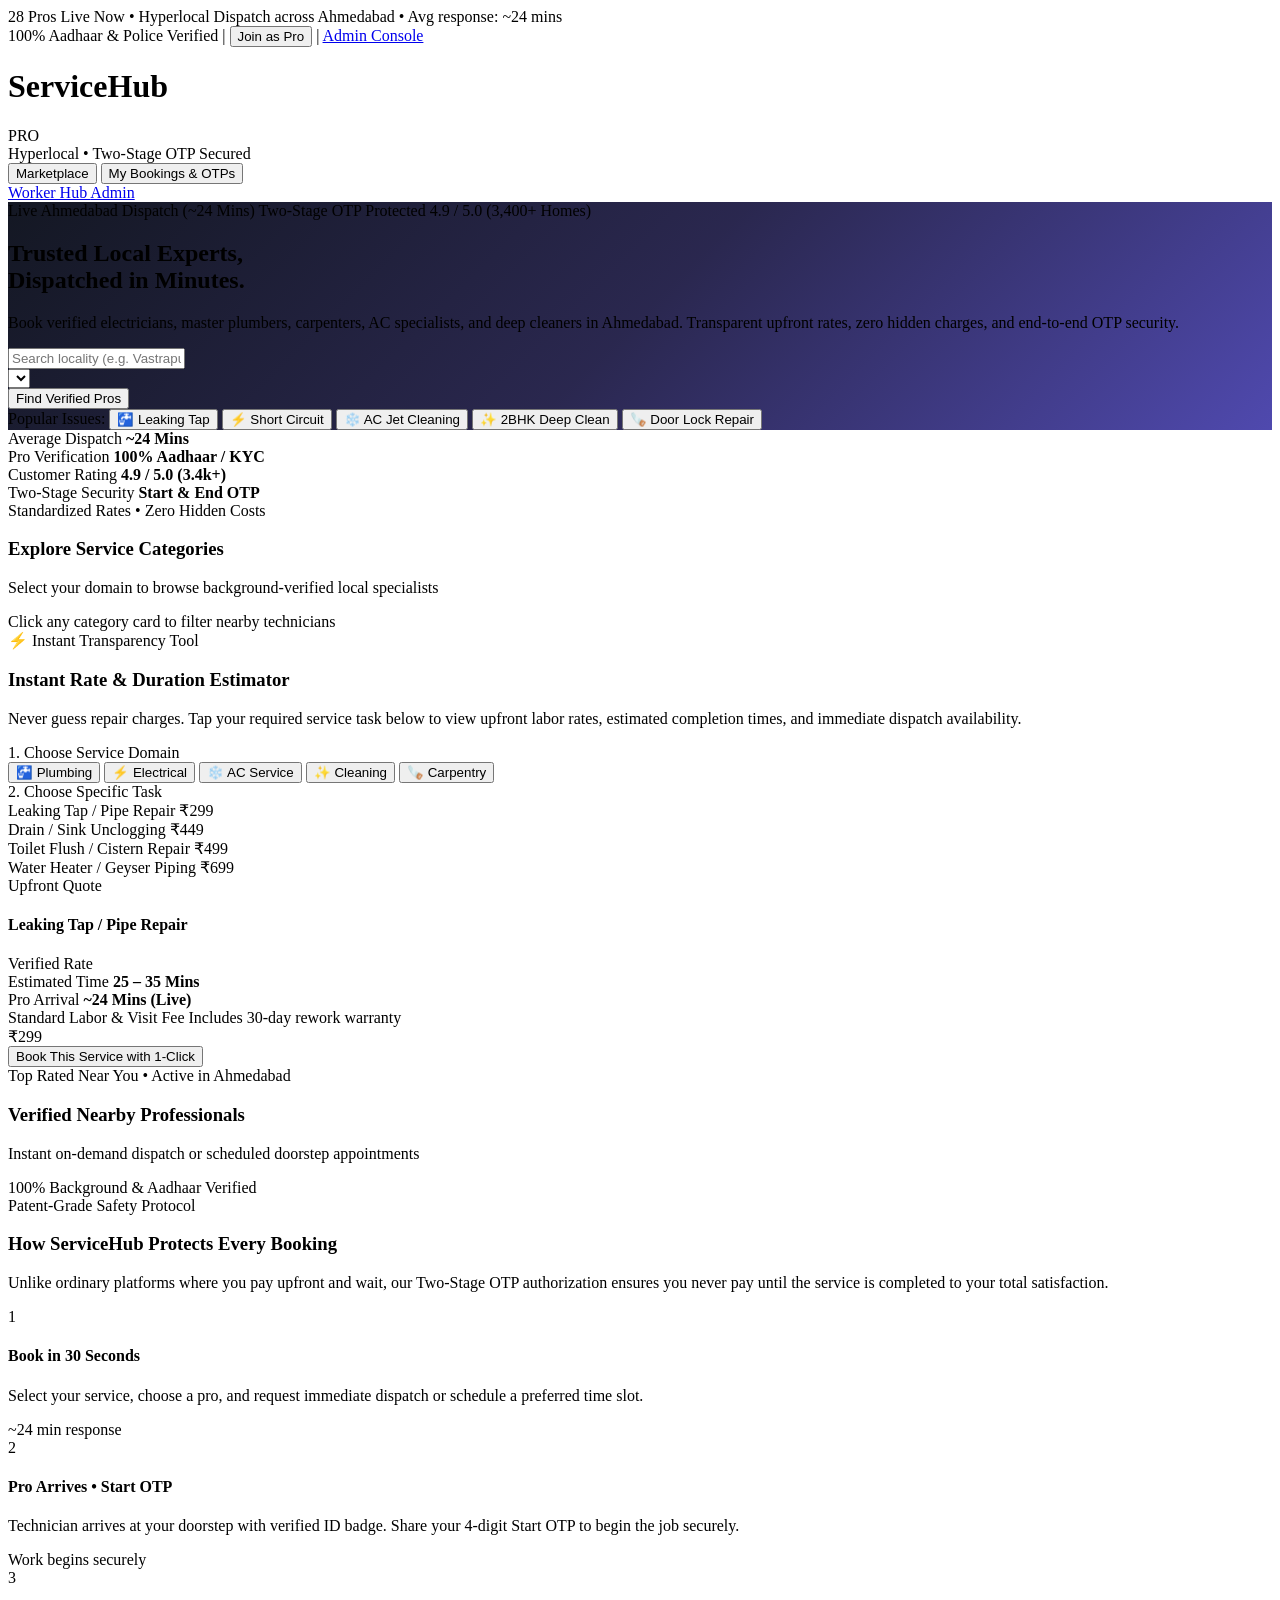
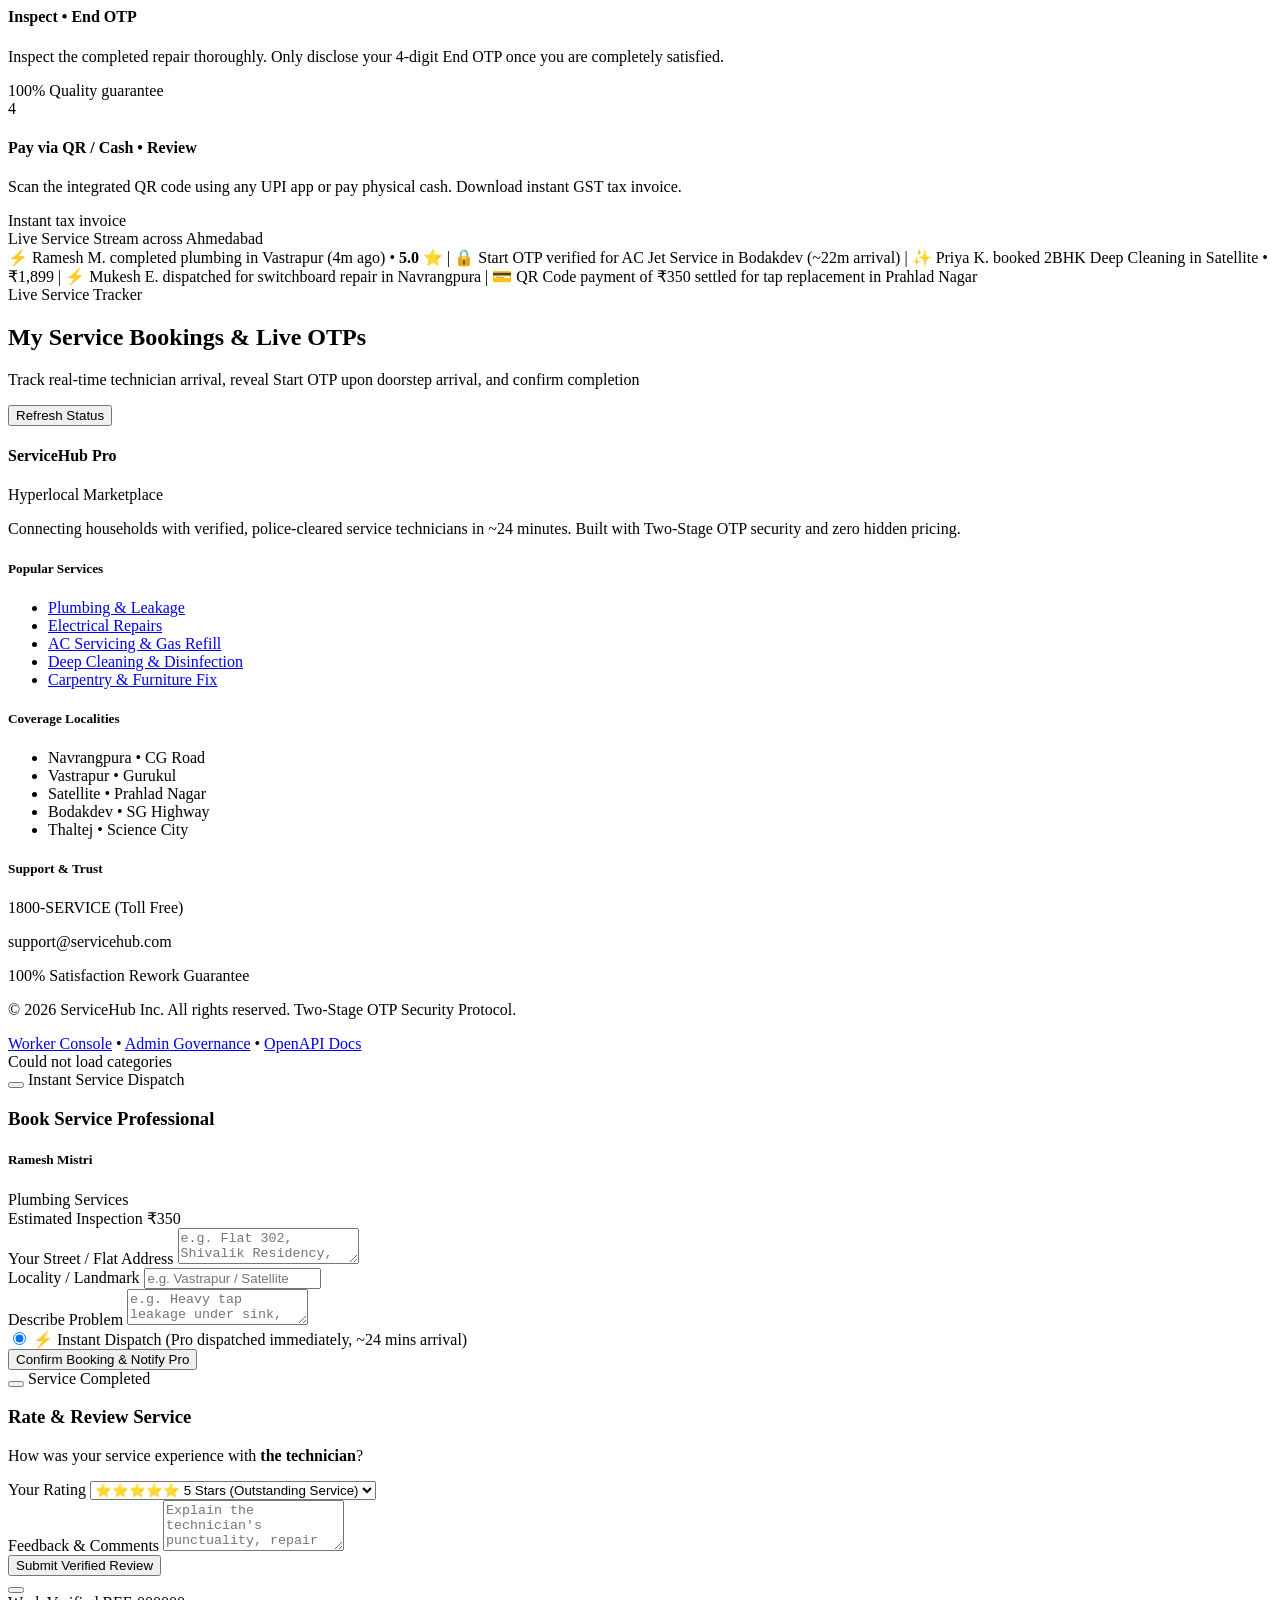
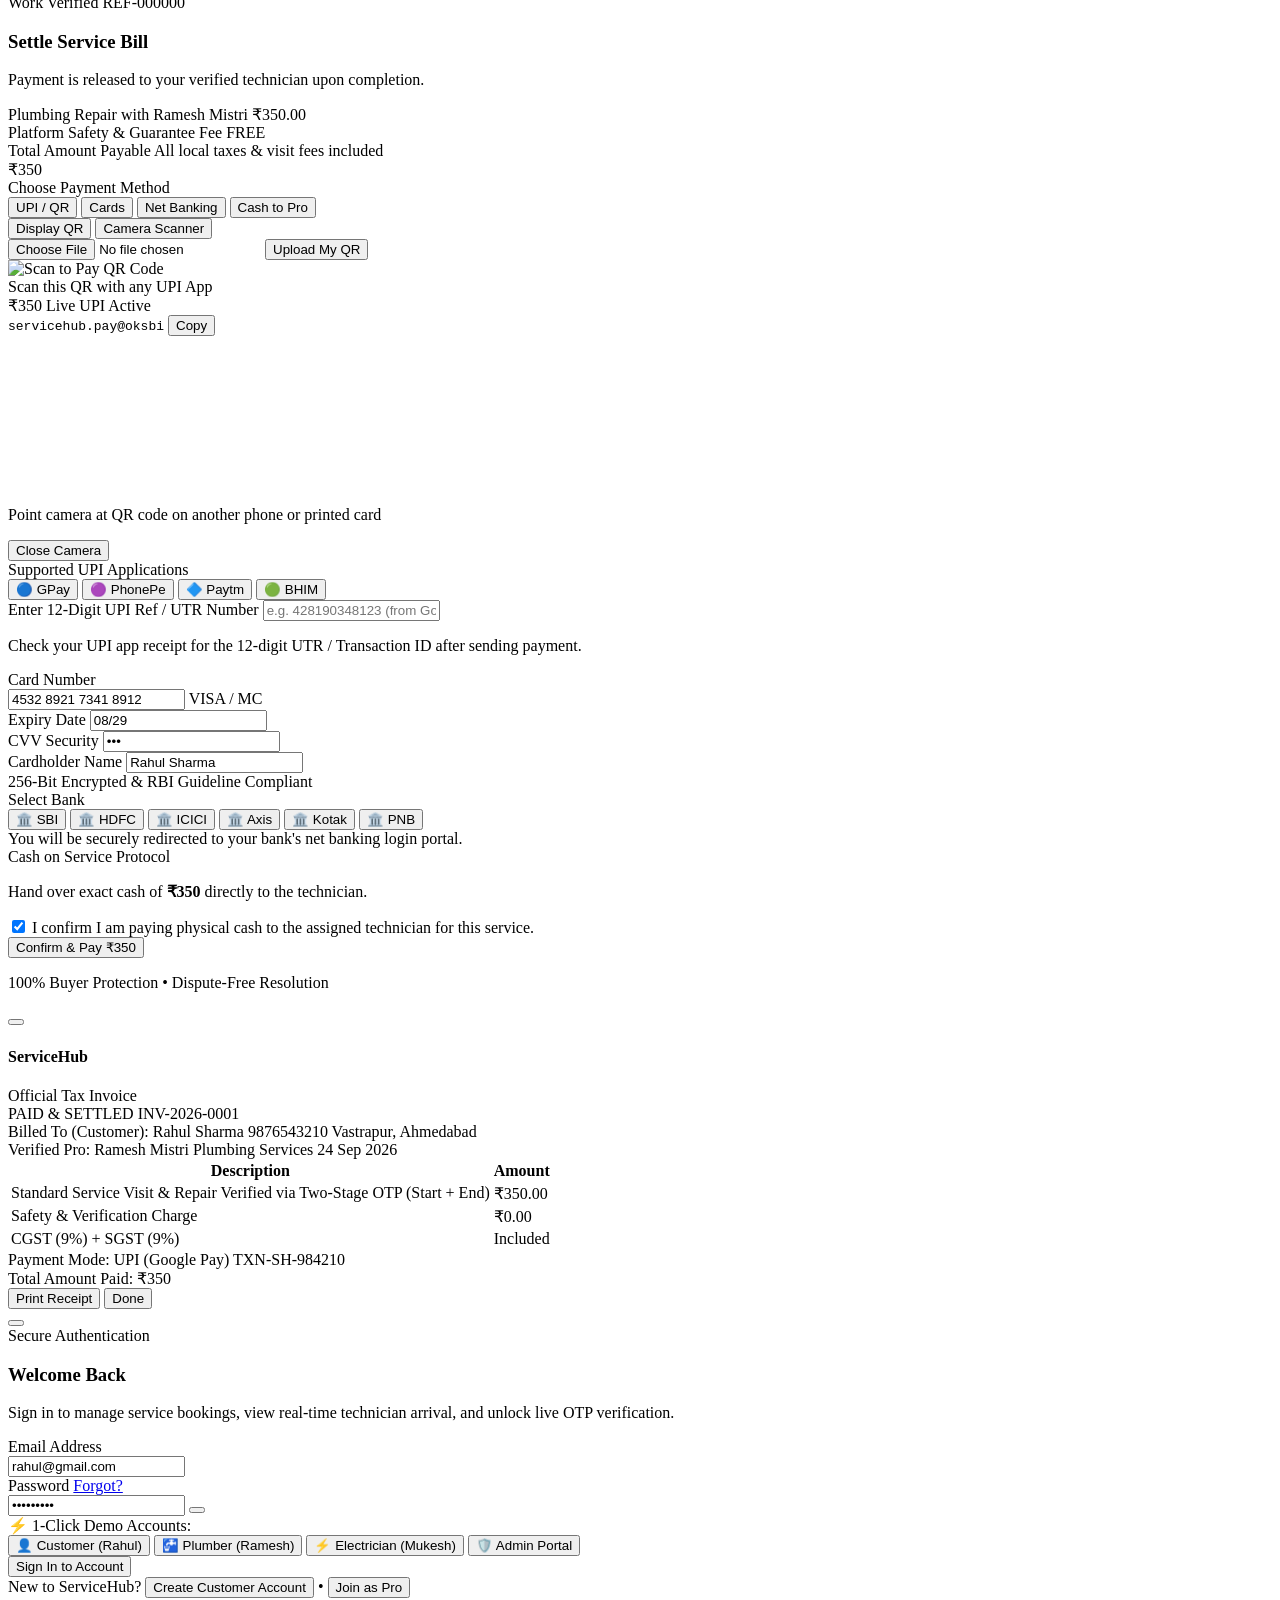
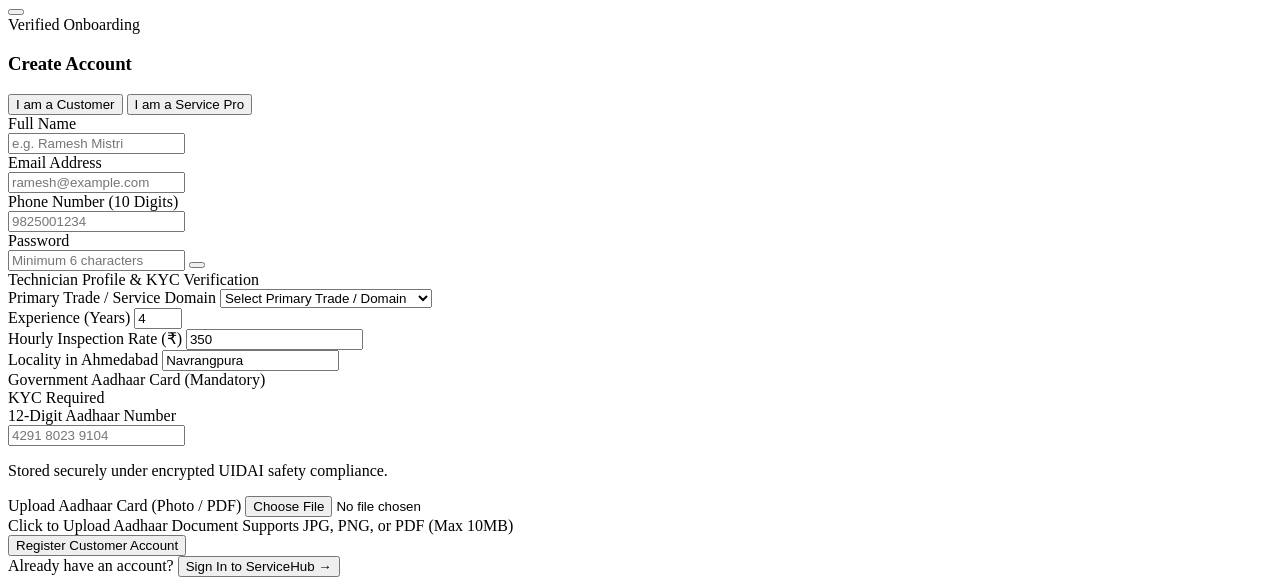
==== commit f86655ee: "feat: worker onboarding with mandatory Aadhaar card upload and modern auth UI" ====
--- a/frontend/index.html
+++ b/frontend/index.html
@@ -64,7 +64,7 @@
                     100% Aadhaar &amp; Police Verified
                 </span>
                 <span class="hidden md:inline text-slate-700">|</span>
-                <a href="/worker" class="hover:text-white transition-colors">Join as Pro</a>
+                <button type="button" onclick="openRegisterModal('worker')" class="hover:text-white transition-colors cursor-pointer text-indigo-300 font-bold">Join as Pro</button>
                 <span class="text-slate-700">|</span>
                 <a href="/admin" class="hover:text-white transition-colors">Admin Console</a>
             </div>
@@ -925,66 +925,250 @@
         </div>
     </div>
 
-    <!-- 5. Login Modal -->
-    <div id="login-modal" class="hidden fixed inset-0 z-50 bg-slate-950/70 backdrop-blur-xs flex items-center justify-center p-4">
-        <div class="bg-white rounded-3xl max-w-md w-full p-6 sm:p-8 shadow-2xl relative border border-slate-200">
-            <button onclick="closeLoginModal()" class="absolute top-5 right-5 text-slate-400 hover:text-slate-600 cursor-pointer"><i data-lucide="x" class="w-5 h-5"></i></button>
-            <span class="text-[10px] font-extrabold text-indigo-700 bg-indigo-50 px-2.5 py-1 rounded-full uppercase tracking-wider">Welcome Back</span>
-            <h3 class="text-2xl font-black text-slate-900 mt-2">Sign In to ServiceHub</h3>
-            <p class="text-xs text-slate-500 mt-1">Access your bookings, track live OTPs, and rate pros.</p>
+    <!-- 5. Modern Login Modal -->
+    <div id="login-modal" class="hidden fixed inset-0 z-50 bg-slate-950/75 backdrop-blur-sm flex items-center justify-center p-3 sm:p-4 overflow-y-auto">
+        <div class="bg-white rounded-3xl max-w-md w-full p-6 sm:p-8 shadow-2xl relative border border-slate-200/90 my-auto text-slate-900">
+            <button onclick="closeLoginModal()" class="absolute top-5 right-5 text-slate-400 hover:text-slate-600 cursor-pointer p-1 rounded-xl hover:bg-slate-100 transition">
+                <i data-lucide="x" class="w-5 h-5"></i>
+            </button>
+            
+            <div class="flex items-center gap-3 mb-2">
+                <div class="w-10 h-10 rounded-2xl bg-gradient-to-tr from-indigo-700 via-indigo-600 to-violet-500 flex items-center justify-center text-white shadow-md shadow-indigo-600/30">
+                    <i data-lucide="shield-check" class="w-5 h-5"></i>
+                </div>
+                <div>
+                    <span class="text-[10px] font-black uppercase tracking-widest text-indigo-700 bg-indigo-50 px-2 py-0.5 rounded-md border border-indigo-200">
+                        Secure Authentication
+                    </span>
+                    <h3 class="text-xl sm:text-2xl font-black text-slate-950 tracking-tight mt-0.5">Welcome Back</h3>
+                </div>
+            </div>
+            
+            <p class="text-xs text-slate-500 mt-1 leading-relaxed">
+                Sign in to manage service bookings, view real-time technician arrival, and unlock live OTP verification.
+            </p>
 
             <form onsubmit="handleLoginSubmit(event)" class="mt-5 space-y-3.5">
                 <div>
                     <label class="block text-xs font-bold text-slate-700 mb-1">Email Address</label>
-                    <input type="email" id="login-email" value="rahul@gmail.com" required class="w-full bg-slate-50 border border-slate-200 rounded-xl p-3 text-xs font-semibold focus:outline-none focus:ring-2 focus:ring-indigo-500">
-                </div>
-                <div>
-                    <label class="block text-xs font-bold text-slate-700 mb-1">Password</label>
-                    <input type="password" id="login-password" value="Rahul@123" required class="w-full bg-slate-50 border border-slate-200 rounded-xl p-3 text-xs font-semibold focus:outline-none focus:ring-2 focus:ring-indigo-500">
-                </div>
-                <div class="p-3 bg-indigo-50/80 rounded-2xl border border-indigo-100 text-[11px] text-indigo-950 space-y-1">
-                    <strong class="block text-indigo-900 font-extrabold">Quick Demo Accounts:</strong>
-                    <div class="flex flex-wrap gap-1.5 mt-1">
-                        <button type="button" onclick="fillDemo('rahul@gmail.com', 'Rahul@123')" class="px-2 py-0.5 bg-white text-indigo-700 rounded-md border border-indigo-200 font-bold hover:bg-indigo-100">Customer (Rahul)</button>
-                        <button type="button" onclick="fillDemo('ramesh.plumber@servicehub.com', 'Worker@123')" class="px-2 py-0.5 bg-white text-indigo-700 rounded-md border border-indigo-200 font-bold hover:bg-indigo-100">Plumber (Ramesh)</button>
-                    </div>
-                </div>
-                <button type="submit" class="w-full py-3.5 btn-brand-primary text-white font-extrabold text-xs rounded-2xl shadow-lg transition cursor-pointer">
-                    Sign In
+                    <div class="relative flex items-center">
+                        <i data-lucide="mail" class="w-4 h-4 text-slate-400 absolute left-3.5 pointer-events-none"></i>
+                        <input type="email" id="login-email" value="rahul@gmail.com" required placeholder="name@example.com" class="w-full bg-slate-50 border border-slate-200 rounded-xl py-3 pl-10 pr-3.5 text-xs font-semibold focus:outline-none focus:ring-2 focus:ring-indigo-500 focus:bg-white transition">
+                    </div>
+                </div>
+
+                <div>
+                    <div class="flex justify-between items-center mb-1">
+                        <label class="block text-xs font-bold text-slate-700">Password</label>
+                        <a href="javascript:void(0)" onclick="showToast('Password reset link sent to demo account.')" class="text-[11px] font-bold text-indigo-600 hover:text-indigo-800">Forgot?</a>
+                    </div>
+                    <div class="relative flex items-center">
+                        <i data-lucide="lock" class="w-4 h-4 text-slate-400 absolute left-3.5 pointer-events-none"></i>
+                        <input type="password" id="login-password" value="Rahul@123" required placeholder="••••••••" class="w-full bg-slate-50 border border-slate-200 rounded-xl py-3 pl-10 pr-10 text-xs font-semibold focus:outline-none focus:ring-2 focus:ring-indigo-500 focus:bg-white transition">
+                        <button type="button" onclick="togglePasswordVisibility('login-password', this)" class="absolute right-3 text-slate-400 hover:text-slate-600 cursor-pointer p-1">
+                            <i data-lucide="eye" class="w-4 h-4"></i>
+                        </button>
+                    </div>
+                </div>
+
+                <!-- Demo Account Selector Chips -->
+                <div class="p-3.5 bg-gradient-to-br from-indigo-50/90 to-slate-50 rounded-2xl border border-indigo-100 text-[11px] space-y-1.5">
+                    <span class="block text-indigo-950 font-black text-[10px] uppercase tracking-wider">⚡ 1-Click Demo Accounts:</span>
+                    <div class="grid grid-cols-2 gap-1.5">
+                        <button type="button" onclick="fillDemo('rahul@gmail.com', 'Rahul@123')" class="px-2.5 py-1.5 bg-white hover:bg-indigo-50 text-indigo-700 rounded-xl border border-indigo-200 font-bold transition text-left truncate flex items-center gap-1 cursor-pointer">
+                            <span>👤</span> <span class="truncate">Customer (Rahul)</span>
+                        </button>
+                        <button type="button" onclick="fillDemo('ramesh.plumber@servicehub.com', 'Worker@123')" class="px-2.5 py-1.5 bg-white hover:bg-indigo-50 text-indigo-700 rounded-xl border border-indigo-200 font-bold transition text-left truncate flex items-center gap-1 cursor-pointer">
+                            <span>🚰</span> <span class="truncate">Plumber (Ramesh)</span>
+                        </button>
+                        <button type="button" onclick="fillDemo('mukesh.electrician@servicehub.com', 'Worker@123')" class="px-2.5 py-1.5 bg-white hover:bg-indigo-50 text-indigo-700 rounded-xl border border-indigo-200 font-bold transition text-left truncate flex items-center gap-1 cursor-pointer">
+                            <span>⚡</span> <span class="truncate">Electrician (Mukesh)</span>
+                        </button>
+                        <button type="button" onclick="fillDemo('admin@servicehub.com', 'Admin@123')" class="px-2.5 py-1.5 bg-white hover:bg-indigo-50 text-indigo-700 rounded-xl border border-indigo-200 font-bold transition text-left truncate flex items-center gap-1 cursor-pointer">
+                            <span>🛡️</span> <span class="truncate">Admin Portal</span>
+                        </button>
+                    </div>
+                </div>
+
+                <button type="submit" class="w-full py-3.5 btn-brand-primary text-white font-extrabold text-xs sm:text-sm rounded-2xl shadow-lg transition flex items-center justify-center gap-2 cursor-pointer mt-2">
+                    <i data-lucide="log-in" class="w-4 h-4"></i>
+                    <span>Sign In to Account</span>
                 </button>
             </form>
+
+            <div class="mt-5 pt-4 border-t border-slate-100 text-center text-xs text-slate-500">
+                <span>New to ServiceHub?</span>
+                <button type="button" onclick="openRegisterModal('customer')" class="text-indigo-600 font-extrabold hover:underline ml-1 cursor-pointer">
+                    Create Customer Account
+                </button>
+                <span class="mx-1">&bull;</span>
+                <button type="button" onclick="openRegisterModal('worker')" class="text-emerald-700 font-extrabold hover:underline cursor-pointer">
+                    Join as Pro
+                </button>
+            </div>
         </div>
     </div>
 
-    <!-- 6. Register Modal -->
-    <div id="register-modal" class="hidden fixed inset-0 z-50 bg-slate-950/70 backdrop-blur-xs flex items-center justify-center p-4">
-        <div class="bg-white rounded-3xl max-w-md w-full p-6 sm:p-8 shadow-2xl relative border border-slate-200">
-            <button onclick="closeRegisterModal()" class="absolute top-5 right-5 text-slate-400 hover:text-slate-600 cursor-pointer"><i data-lucide="x" class="w-5 h-5"></i></button>
-            <span class="text-[10px] font-extrabold text-indigo-700 bg-indigo-50 px-2.5 py-1 rounded-full uppercase tracking-wider">New User</span>
-            <h3 class="text-2xl font-black text-slate-900 mt-2">Create Customer Account</h3>
-            <p class="text-xs text-slate-500 mt-1">Join thousands of households getting instant verified home repairs.</p>
+    <!-- 6. Modern Register Modal with Worker Role & Aadhaar Upload -->
+    <div id="register-modal" class="hidden fixed inset-0 z-50 bg-slate-950/75 backdrop-blur-sm flex items-center justify-center p-3 sm:p-4 overflow-y-auto">
+        <div class="bg-white rounded-3xl max-w-lg w-full p-6 sm:p-8 shadow-2xl relative border border-slate-200/90 my-auto text-slate-900 max-h-[92vh] overflow-y-auto">
+            <button onclick="closeRegisterModal()" class="absolute top-5 right-5 text-slate-400 hover:text-slate-600 cursor-pointer p-1 rounded-xl hover:bg-slate-100 transition">
+                <i data-lucide="x" class="w-5 h-5"></i>
+            </button>
+            
+            <div class="flex items-center gap-3 mb-2">
+                <div class="w-10 h-10 rounded-2xl bg-gradient-to-tr from-indigo-700 via-indigo-600 to-violet-500 flex items-center justify-center text-white shadow-md shadow-indigo-600/30">
+                    <i data-lucide="user-plus" class="w-5 h-5"></i>
+                </div>
+                <div>
+                    <span class="text-[10px] font-black uppercase tracking-widest text-indigo-700 bg-indigo-50 px-2 py-0.5 rounded-md border border-indigo-200">
+                        Verified Onboarding
+                    </span>
+                    <h3 class="text-xl sm:text-2xl font-black text-slate-950 tracking-tight mt-0.5">Create Account</h3>
+                </div>
+            </div>
+
+            <!-- Role Selector Segmented Switcher -->
+            <div class="mt-4 p-1 bg-slate-100 rounded-2xl border border-slate-200/80 flex items-center text-xs font-bold">
+                <button type="button" id="reg-tab-customer" onclick="setRegisterRole('customer')" class="flex-1 py-2.5 rounded-xl transition flex items-center justify-center gap-1.5 bg-indigo-600 text-white shadow-md cursor-pointer">
+                    <i data-lucide="user" class="w-3.5 h-3.5"></i>
+                    <span>I am a Customer</span>
+                </button>
+                <button type="button" id="reg-tab-worker" onclick="setRegisterRole('worker')" class="flex-1 py-2.5 rounded-xl transition flex items-center justify-center gap-1.5 text-slate-600 hover:text-slate-900 cursor-pointer">
+                    <i data-lucide="wrench" class="w-3.5 h-3.5"></i>
+                    <span>I am a Service Pro</span>
+                </button>
+            </div>
 
             <form onsubmit="handleRegisterSubmit(event)" class="mt-5 space-y-3.5">
+                <!-- Common User Fields -->
                 <div>
                     <label class="block text-xs font-bold text-slate-700 mb-1">Full Name</label>
-                    <input type="text" id="reg-name" placeholder="e.g. Rahul Sharma" required class="w-full bg-slate-50 border border-slate-200 rounded-xl p-3 text-xs font-semibold focus:outline-none focus:ring-2 focus:ring-indigo-500">
-                </div>
-                <div>
-                    <label class="block text-xs font-bold text-slate-700 mb-1">Email Address</label>
-                    <input type="email" id="reg-email" placeholder="e.g. rahul@example.com" required class="w-full bg-slate-50 border border-slate-200 rounded-xl p-3 text-xs font-semibold focus:outline-none focus:ring-2 focus:ring-indigo-500">
-                </div>
-                <div>
-                    <label class="block text-xs font-bold text-slate-700 mb-1">Phone Number</label>
-                    <input type="tel" id="reg-phone" placeholder="e.g. 9876543210" required class="w-full bg-slate-50 border border-slate-200 rounded-xl p-3 text-xs font-semibold focus:outline-none focus:ring-2 focus:ring-indigo-500">
-                </div>
+                    <div class="relative flex items-center">
+                        <i data-lucide="user" class="w-4 h-4 text-slate-400 absolute left-3.5 pointer-events-none"></i>
+                        <input type="text" id="reg-name" placeholder="e.g. Ramesh Mistri" required class="w-full bg-slate-50 border border-slate-200 rounded-xl py-3 pl-10 pr-3.5 text-xs font-semibold focus:outline-none focus:ring-2 focus:ring-indigo-500 focus:bg-white transition">
+                    </div>
+                </div>
+
+                <div class="grid grid-cols-1 sm:grid-cols-2 gap-3">
+                    <div>
+                        <label class="block text-xs font-bold text-slate-700 mb-1">Email Address</label>
+                        <div class="relative flex items-center">
+                            <i data-lucide="mail" class="w-4 h-4 text-slate-400 absolute left-3.5 pointer-events-none"></i>
+                            <input type="email" id="reg-email" placeholder="ramesh@example.com" required class="w-full bg-slate-50 border border-slate-200 rounded-xl py-3 pl-10 pr-3.5 text-xs font-semibold focus:outline-none focus:ring-2 focus:ring-indigo-500 focus:bg-white transition">
+                        </div>
+                    </div>
+                    <div>
+                        <label class="block text-xs font-bold text-slate-700 mb-1">Phone Number (10 Digits)</label>
+                        <div class="relative flex items-center">
+                            <i data-lucide="phone" class="w-4 h-4 text-slate-400 absolute left-3.5 pointer-events-none"></i>
+                            <input type="tel" id="reg-phone" maxlength="10" placeholder="9825001234" required class="w-full bg-slate-50 border border-slate-200 rounded-xl py-3 pl-10 pr-3.5 text-xs font-mono font-semibold focus:outline-none focus:ring-2 focus:ring-indigo-500 focus:bg-white transition">
+                        </div>
+                    </div>
+                </div>
+
                 <div>
                     <label class="block text-xs font-bold text-slate-700 mb-1">Password</label>
-                    <input type="password" id="reg-password" placeholder="••••••••" required class="w-full bg-slate-50 border border-slate-200 rounded-xl p-3 text-xs font-semibold focus:outline-none focus:ring-2 focus:ring-indigo-500">
-                </div>
-                <button type="submit" class="w-full py-3.5 btn-brand-primary text-white font-extrabold text-xs rounded-2xl shadow-lg transition cursor-pointer">
-                    Register Customer Account
+                    <div class="relative flex items-center">
+                        <i data-lucide="lock" class="w-4 h-4 text-slate-400 absolute left-3.5 pointer-events-none"></i>
+                        <input type="password" id="reg-password" placeholder="Minimum 6 characters" required class="w-full bg-slate-50 border border-slate-200 rounded-xl py-3 pl-10 pr-10 text-xs font-semibold focus:outline-none focus:ring-2 focus:ring-indigo-500 focus:bg-white transition">
+                        <button type="button" onclick="togglePasswordVisibility('reg-password', this)" class="absolute right-3 text-slate-400 hover:text-slate-600 cursor-pointer p-1">
+                            <i data-lucide="eye" class="w-4 h-4"></i>
+                        </button>
+                    </div>
+                </div>
+
+                <!-- ==================== WORKER-SPECIFIC AADHAAR & TRADE VERIFICATION FIELDS ==================== -->
+                <div id="worker-reg-fields" class="hidden space-y-3.5 pt-2 border-t border-slate-200">
+                    <div class="flex items-center gap-2">
+                        <span class="w-2 h-2 rounded-full bg-emerald-500 animate-ping"></span>
+                        <span class="text-xs font-black uppercase tracking-wider text-slate-900">Technician Profile &amp; KYC Verification</span>
+                    </div>
+
+                    <div>
+                        <label class="block text-xs font-bold text-slate-700 mb-1">Primary Trade / Service Domain</label>
+                        <select id="reg-worker-category" class="w-full bg-slate-50 border border-slate-200 rounded-xl p-3 text-xs font-bold text-slate-800 focus:outline-none focus:ring-2 focus:ring-indigo-500 cursor-pointer">
+                            <option value="">Select Primary Trade / Domain</option>
+                            <option value="1">Plumbing Services</option>
+                            <option value="2">Electrical Services</option>
+                            <option value="3">AC &amp; Appliance Repair</option>
+                            <option value="4">Home Deep Cleaning</option>
+                            <option value="5">Carpentry &amp; Furniture</option>
+                            <option value="6">House Painting &amp; Waterproofing</option>
+                        </select>
+                    </div>
+
+                    <div class="grid grid-cols-2 gap-3">
+                        <div>
+                            <label class="block text-xs font-bold text-slate-700 mb-1">Experience (Years)</label>
+                            <input type="number" id="reg-worker-exp" min="1" max="40" value="4" class="w-full bg-slate-50 border border-slate-200 rounded-xl p-3 text-xs font-bold text-slate-800 focus:outline-none focus:ring-2 focus:ring-indigo-500">
+                        </div>
+                        <div>
+                            <label class="block text-xs font-bold text-slate-700 mb-1">Hourly Inspection Rate (₹)</label>
+                            <input type="number" id="reg-worker-rate" min="150" step="50" value="350" class="w-full bg-slate-50 border border-slate-200 rounded-xl p-3 text-xs font-bold text-emerald-700 font-tabular focus:outline-none focus:ring-2 focus:ring-indigo-500">
+                        </div>
+                    </div>
+
+                    <div>
+                        <label class="block text-xs font-bold text-slate-700 mb-1">Locality in Ahmedabad</label>
+                        <input type="text" id="reg-worker-locality" value="Navrangpura" placeholder="e.g. Vastrapur, Satellite, Bodakdev" class="w-full bg-slate-50 border border-slate-200 rounded-xl p-3 text-xs font-semibold focus:outline-none focus:ring-2 focus:ring-indigo-500">
+                    </div>
+
+                    <!-- MANDATORY AADHAAR CARD SECTION -->
+                    <div class="p-4 rounded-2xl bg-gradient-to-br from-indigo-50/70 via-white to-emerald-50/50 border border-indigo-200/90 space-y-3">
+                        <div class="flex items-center justify-between">
+                            <div class="flex items-center gap-2">
+                                <i data-lucide="shield-alert" class="w-4 h-4 text-indigo-600"></i>
+                                <span class="text-xs font-black text-indigo-950 uppercase tracking-wide">Government Aadhaar Card (Mandatory)</span>
+                            </div>
+                            <span class="text-[10px] font-black uppercase tracking-wider bg-indigo-100 text-indigo-800 px-2 py-0.5 rounded-md">KYC Required</span>
+                        </div>
+
+                        <!-- 12-Digit Aadhaar Number Input -->
+                        <div>
+                            <label class="block text-[11px] font-extrabold text-slate-700 mb-1">12-Digit Aadhaar Number</label>
+                            <div class="relative flex items-center">
+                                <i data-lucide="credit-card" class="w-4 h-4 text-indigo-500 absolute left-3.5 pointer-events-none"></i>
+                                <input type="text" id="reg-aadhaar-number" maxlength="14" oninput="formatAadhaarInput(event)" placeholder="4291 8023 9104" class="w-full bg-white border border-indigo-200 rounded-xl py-2.5 pl-10 pr-3.5 text-xs font-mono font-bold tracking-wider text-slate-900 focus:outline-none focus:ring-2 focus:ring-indigo-500">
+                            </div>
+                            <p class="text-[10px] text-slate-400 mt-1">Stored securely under encrypted UIDAI safety compliance.</p>
+                        </div>
+
+                        <!-- Upload Aadhaar Card File Box -->
+                        <div>
+                            <label class="block text-[11px] font-extrabold text-slate-700 mb-1">Upload Aadhaar Card (Photo / PDF)</label>
+                            
+                            <!-- Hidden File Input -->
+                            <input type="file" id="reg-aadhaar-file" accept="image/*,.pdf" class="hidden" onchange="handleAadhaarUpload(event)">
+                            <input type="hidden" id="reg-aadhaar-url">
+
+                            <div onclick="document.getElementById('reg-aadhaar-file').click()" class="border-2 border-dashed border-indigo-300 hover:border-indigo-500 bg-white hover:bg-indigo-50/30 rounded-2xl p-4 text-center cursor-pointer transition group">
+                                <div class="w-10 h-10 rounded-xl bg-indigo-50 text-indigo-600 flex items-center justify-center mx-auto mb-2 group-hover:scale-110 transition">
+                                    <i data-lucide="upload-cloud" class="w-5 h-5"></i>
+                                </div>
+                                <span class="text-xs font-black text-indigo-950 block">Click to Upload Aadhaar Document</span>
+                                <span class="text-[10px] text-slate-400 block mt-0.5">Supports JPG, PNG, or PDF (Max 10MB)</span>
+                            </div>
+
+                            <!-- Live Upload Status Display Container -->
+                            <div id="reg-aadhaar-status" class="mt-2 hidden"></div>
+                        </div>
+                    </div>
+                </div>
+
+                <!-- Submit Button -->
+                <button type="submit" class="w-full py-3.5 btn-brand-primary text-white font-extrabold text-xs sm:text-sm rounded-2xl shadow-xl transition flex items-center justify-center gap-2 cursor-pointer mt-3">
+                    <i data-lucide="check-circle" class="w-4 h-4"></i>
+                    <span id="reg-submit-btn-text">Register Customer Account</span>
                 </button>
             </form>
+
+            <div class="mt-5 pt-4 border-t border-slate-100 text-center text-xs text-slate-500">
+                <span>Already have an account?</span>
+                <button type="button" onclick="openLoginModal()" class="text-indigo-600 font-extrabold hover:underline ml-1 cursor-pointer">
+                    Sign In to ServiceHub &rarr;
+                </button>
+            </div>
         </div>
     </div>
 
@@ -1121,6 +1305,16 @@
         // Initialize estimator on load
         renderEstimatorTasks();
 
+        // Check if redirected from another page to open register or login
+        const urlParams = new URLSearchParams(window.location.search);
+        if (urlParams.get("open") === "register-worker") {
+            openRegisterModal("worker");
+        } else if (urlParams.get("open") === "register") {
+            openRegisterModal("customer");
+        } else if (urlParams.get("open") === "login") {
+            openLoginModal();
+        }
+
         if (window.lucide) lucide.createIcons();
     </script>
 </body>
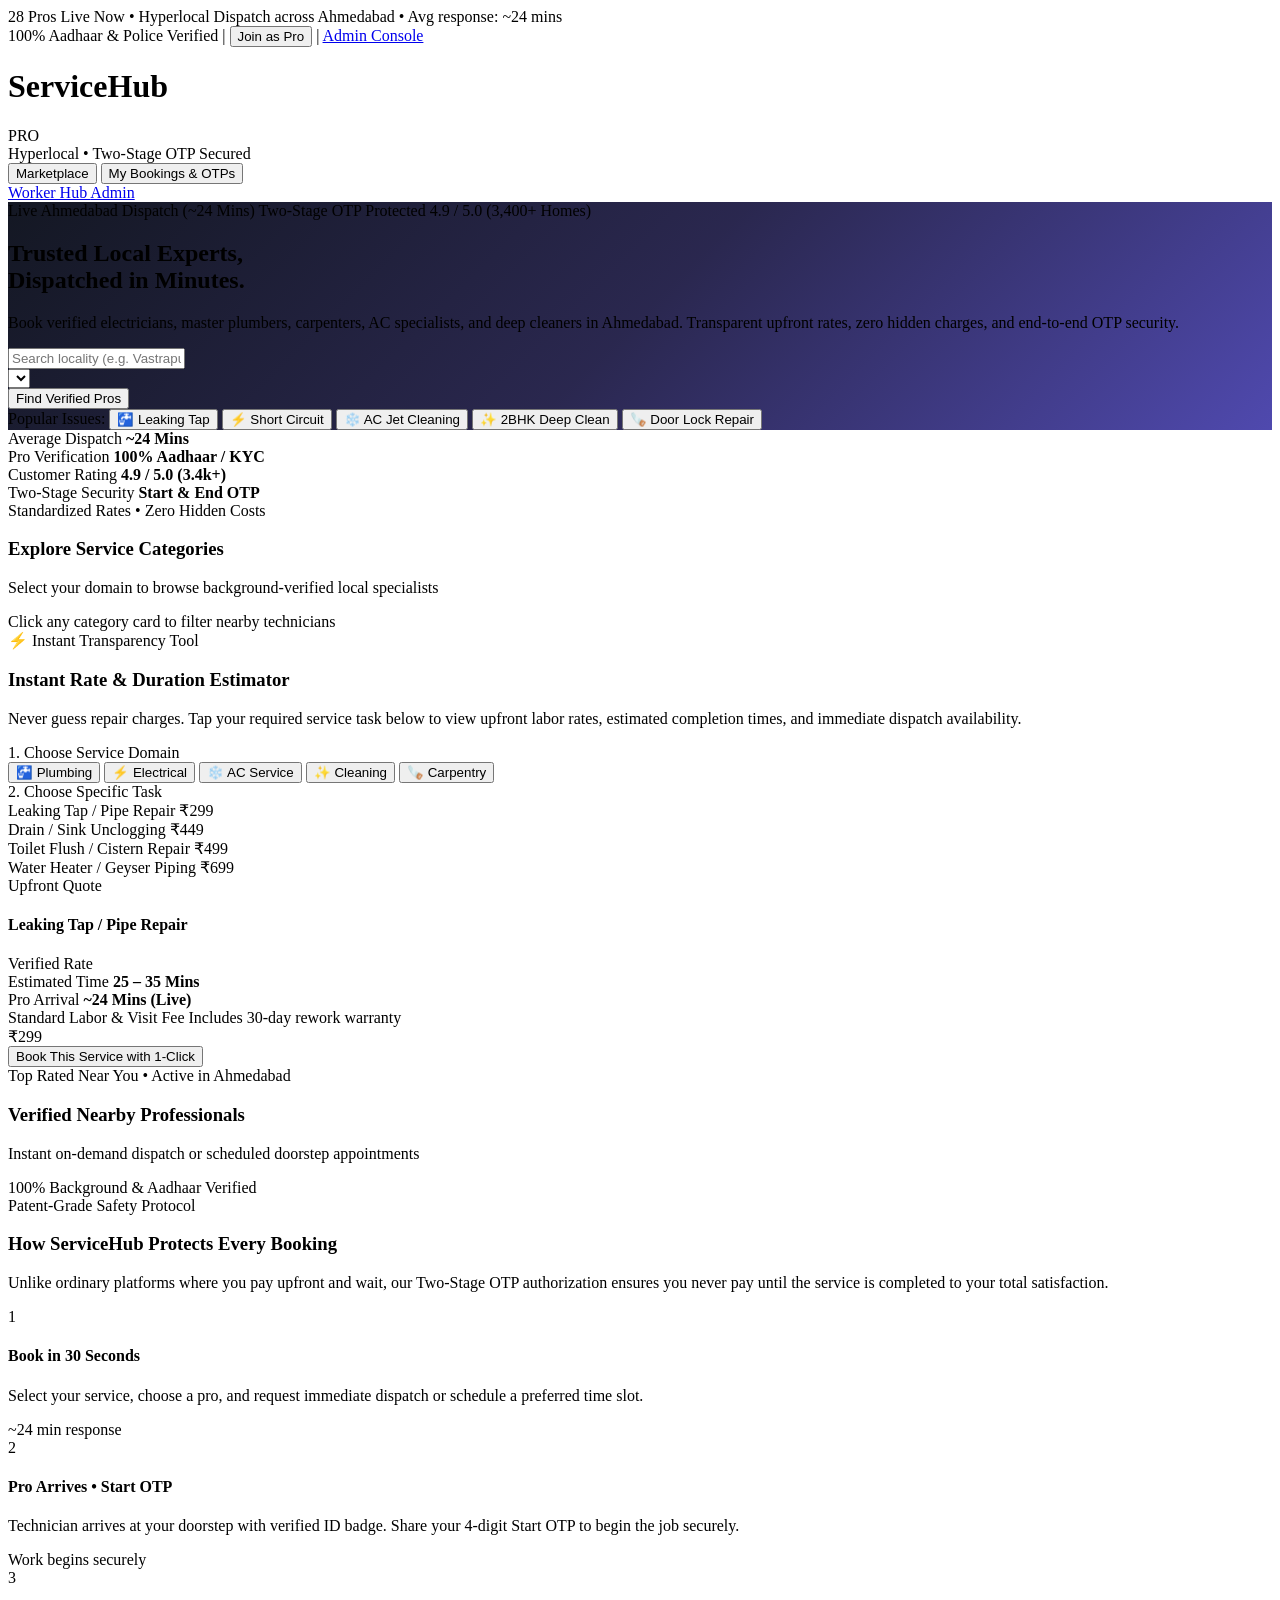
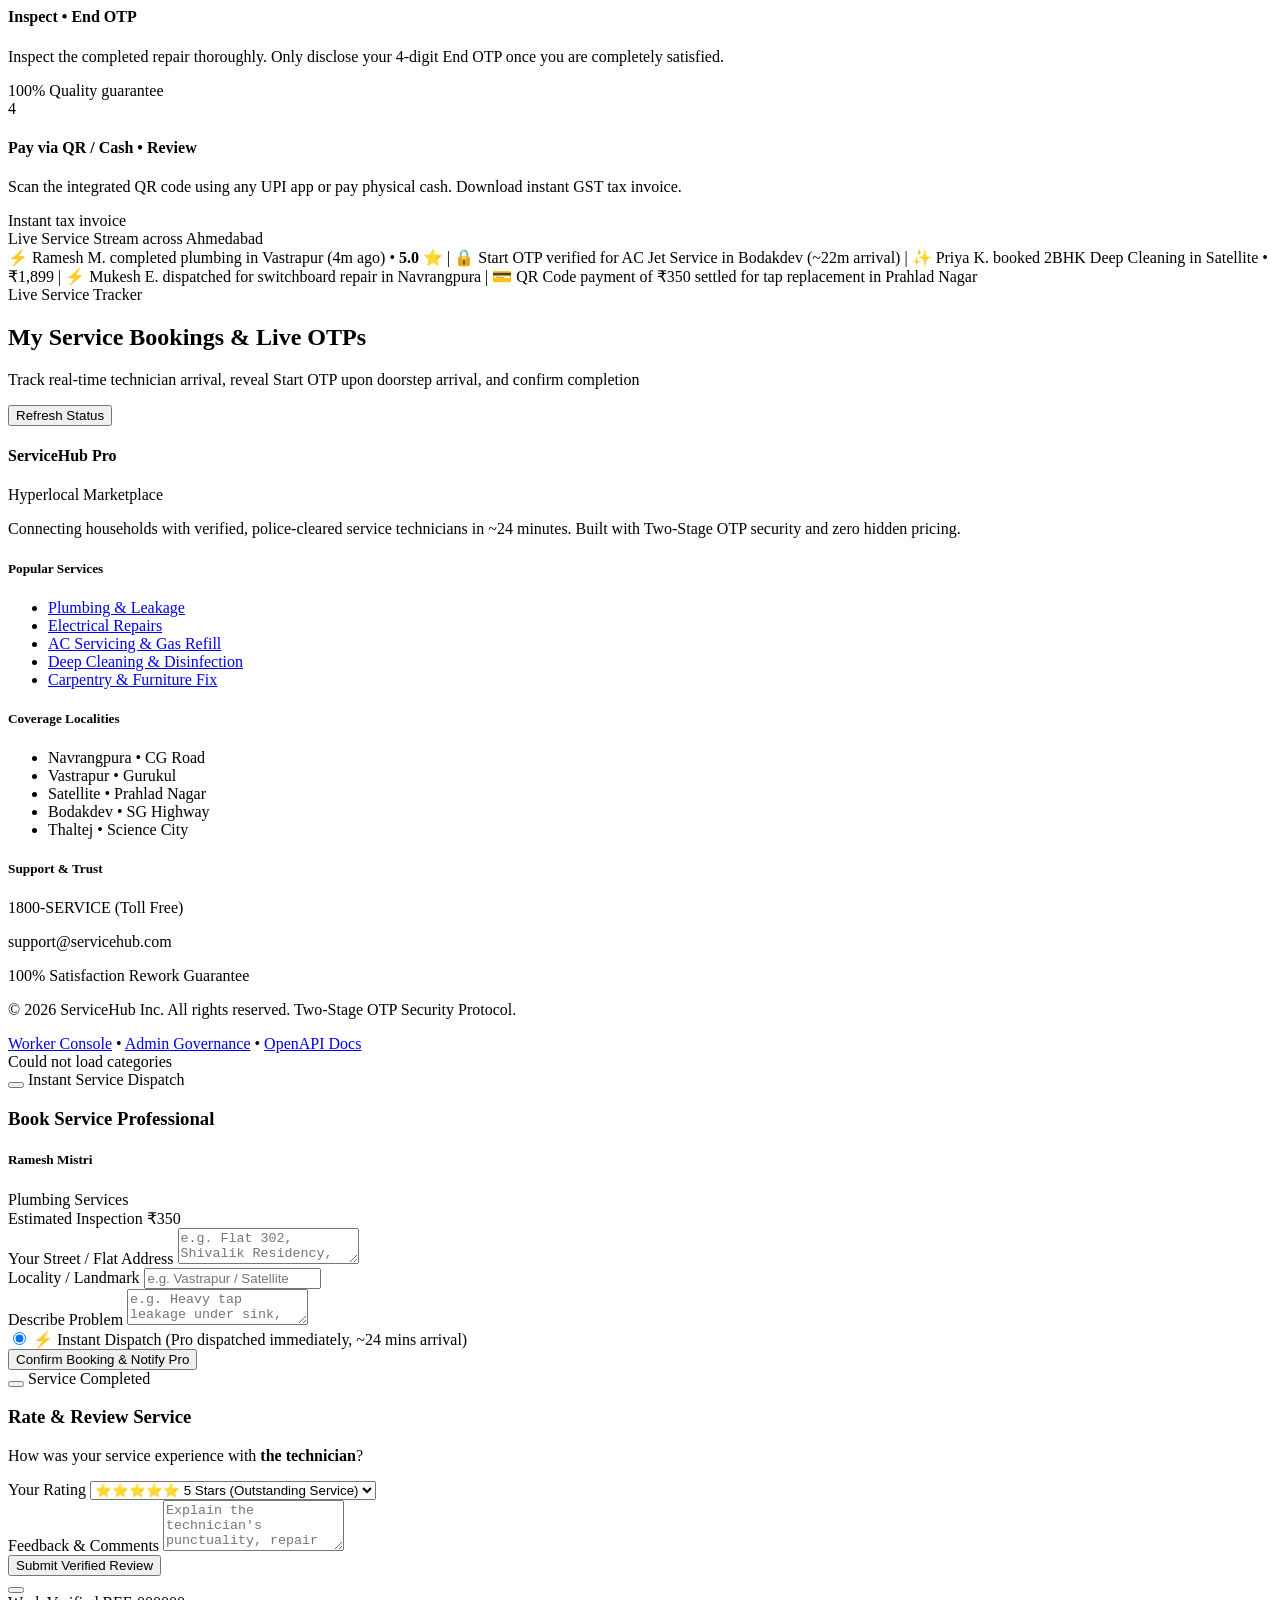
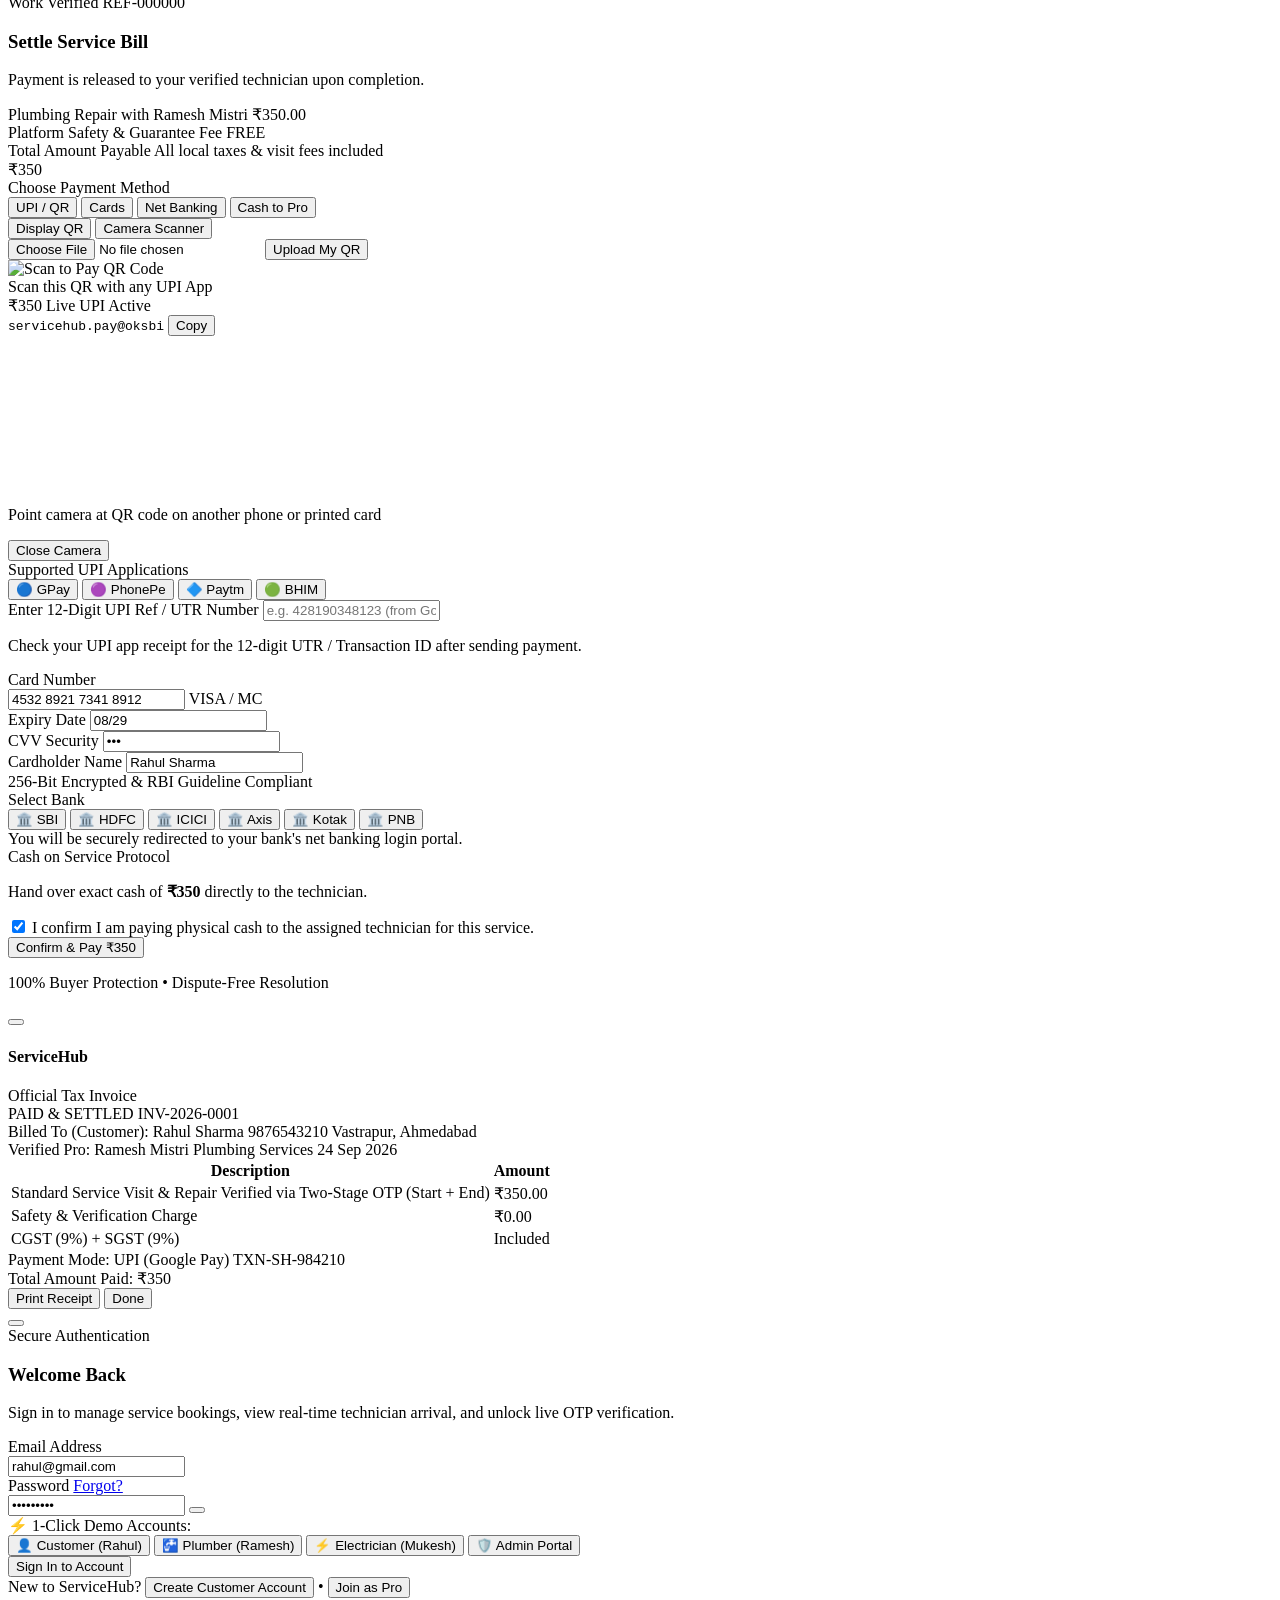
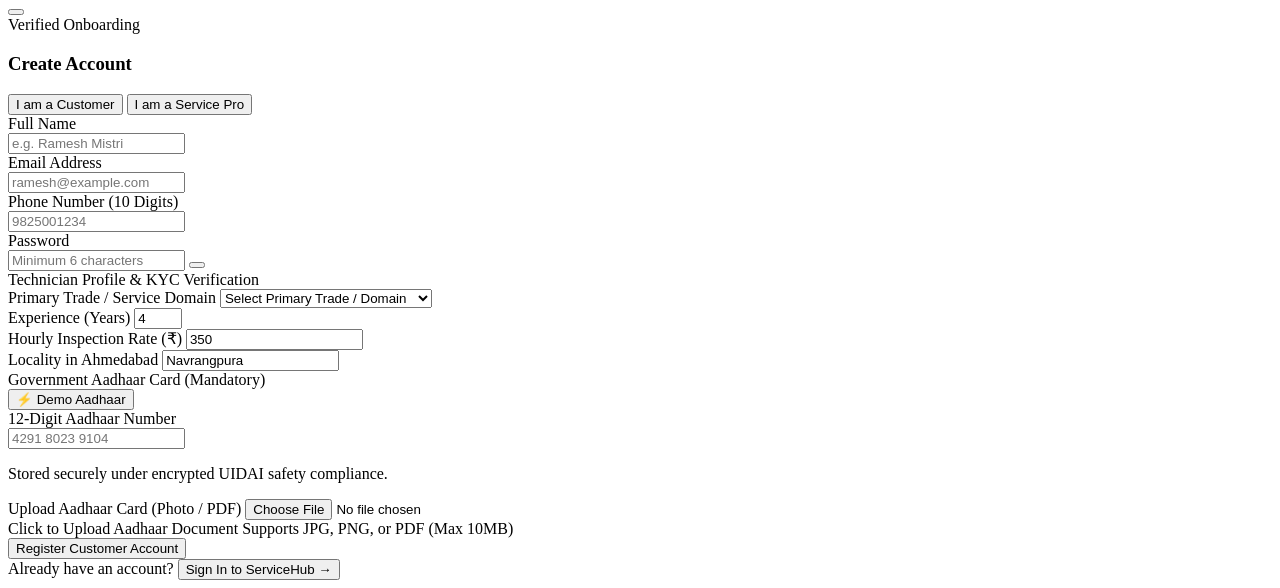
==== commit ec8e34a9: "fix: enable dedicated worker registration modal on worker portal with sample Aadhaar support and aut" ====
--- a/frontend/index.html
+++ b/frontend/index.html
@@ -1121,7 +1121,9 @@
                                 <i data-lucide="shield-alert" class="w-4 h-4 text-indigo-600"></i>
                                 <span class="text-xs font-black text-indigo-950 uppercase tracking-wide">Government Aadhaar Card (Mandatory)</span>
                             </div>
-                            <span class="text-[10px] font-black uppercase tracking-wider bg-indigo-100 text-indigo-800 px-2 py-0.5 rounded-md">KYC Required</span>
+                            <button type="button" onclick="useSampleAadhaar()" class="text-[10px] font-black uppercase tracking-wider bg-indigo-100 hover:bg-indigo-600 text-indigo-800 hover:text-white px-2 py-0.5 rounded-md border border-indigo-200 transition cursor-pointer flex items-center gap-1">
+                                <span>⚡ Demo Aadhaar</span>
+                            </button>
                         </div>
 
                         <!-- 12-Digit Aadhaar Number Input -->
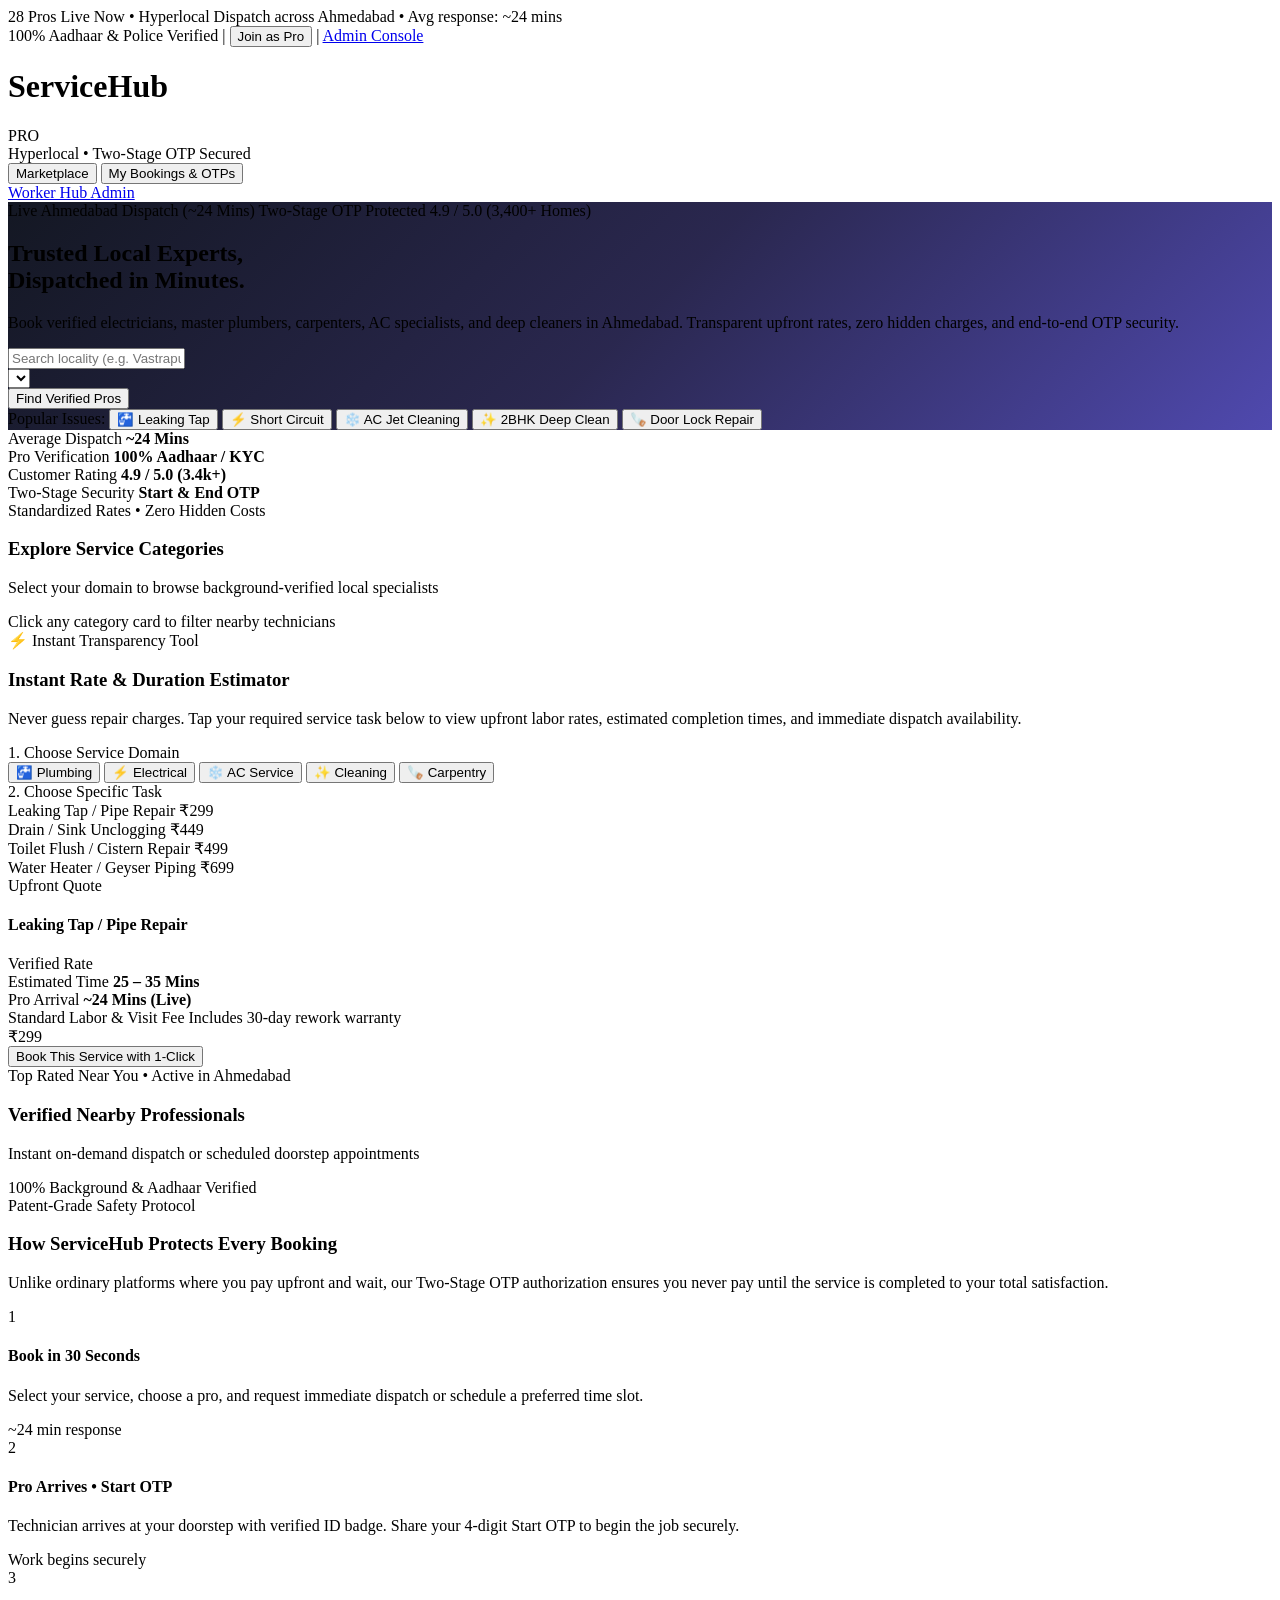
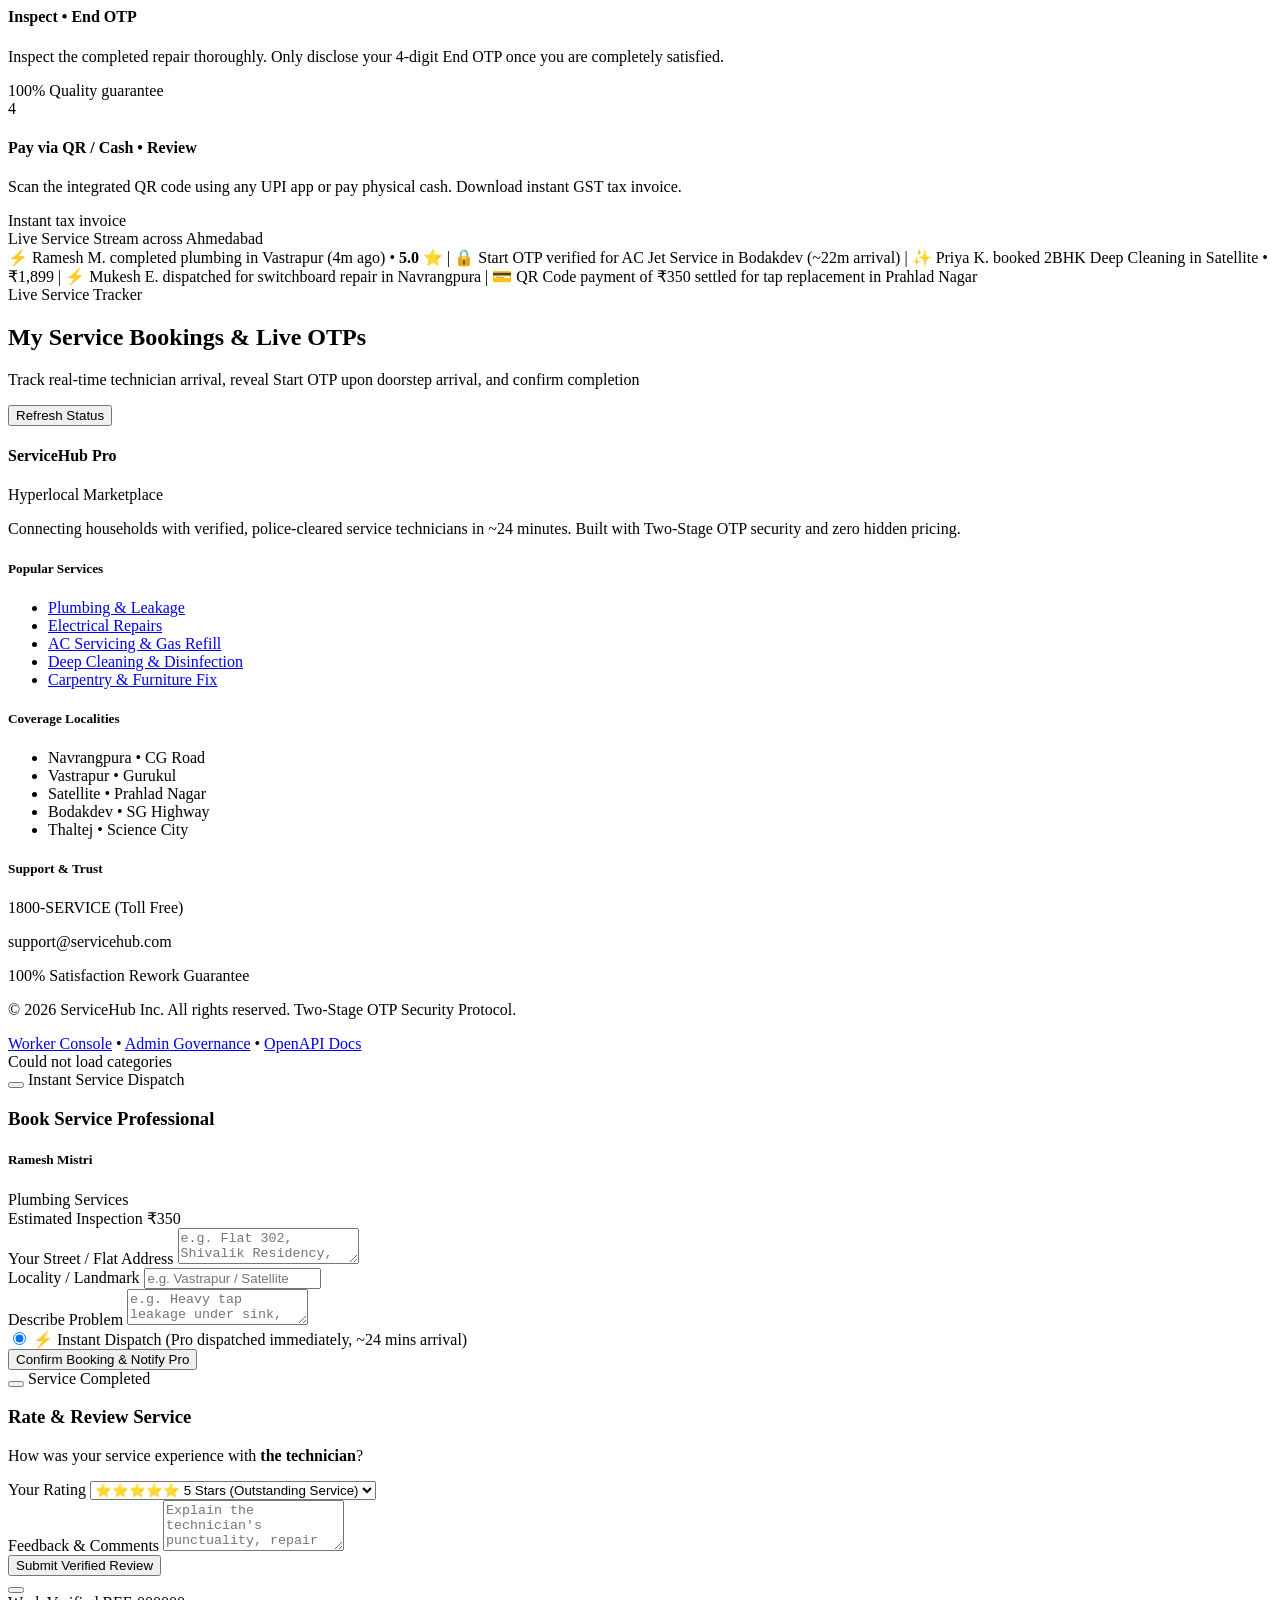
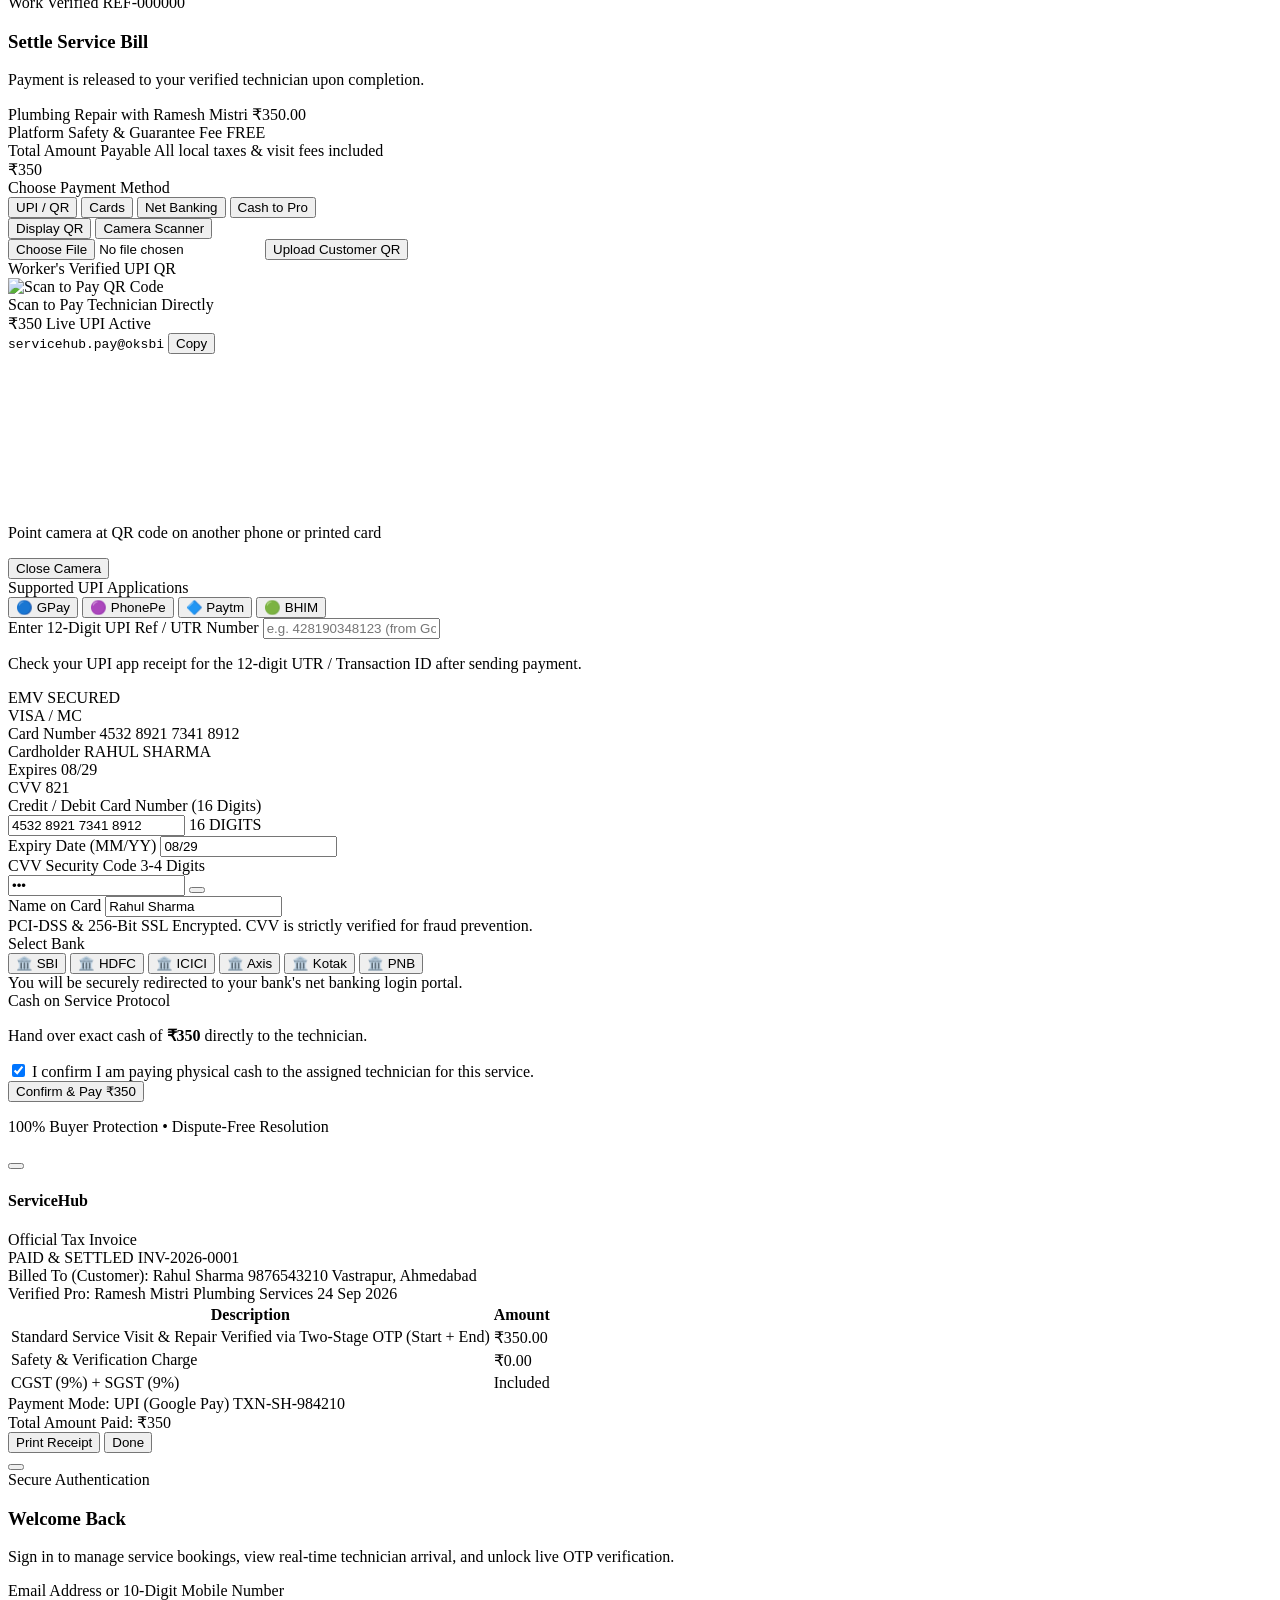
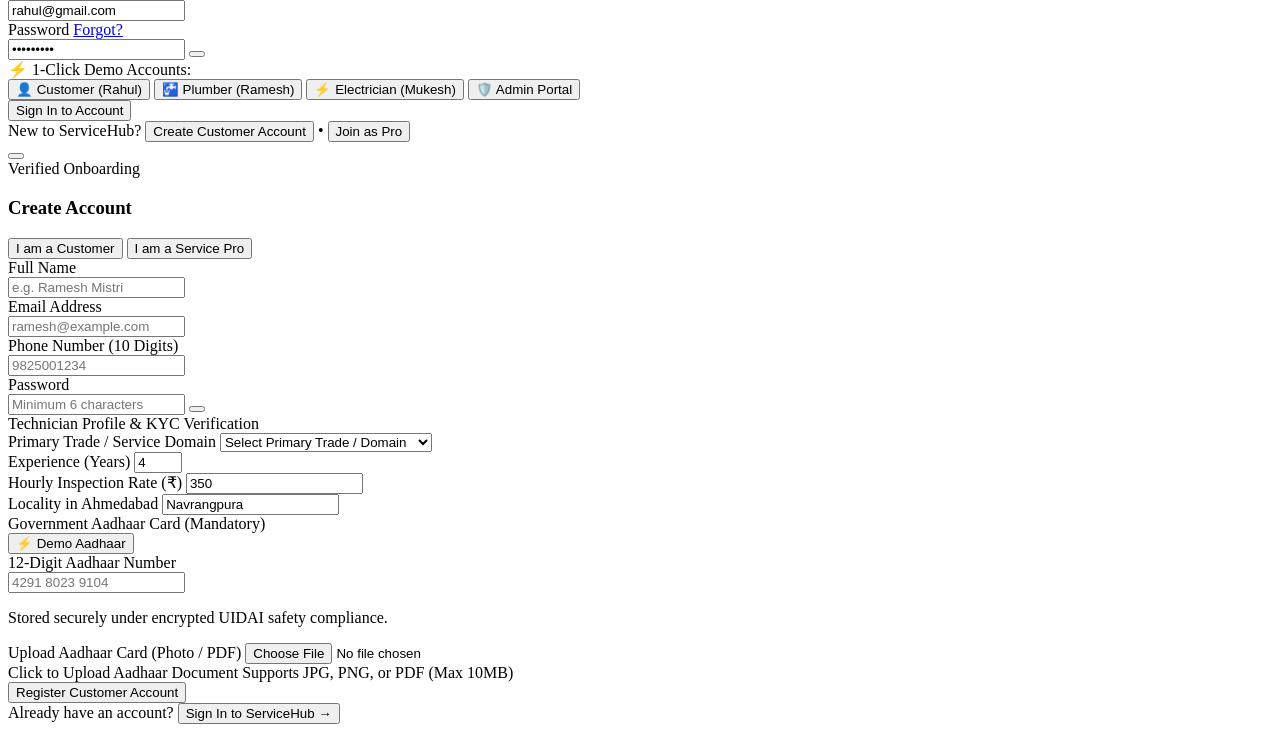
==== commit d814d004: "feat: 10-digit mobile login enforcement, credit card with CVV verification, and worker & customer QR" ====
--- a/frontend/index.html
+++ b/frontend/index.html
@@ -654,13 +654,20 @@
                         <input type="file" id="custom-qr-input" accept="image/*" class="hidden" onchange="handleQrFileChange(event)">
                         <button type="button" onclick="document.getElementById('custom-qr-input').click()" class="text-[11px] text-indigo-600 hover:text-indigo-800 font-extrabold flex items-center gap-1 bg-indigo-50 px-2.5 py-1.5 rounded-xl border border-indigo-200 transition cursor-pointer">
                             <i data-lucide="upload-cloud" class="w-3.5 h-3.5"></i>
-                            <span>Upload My QR</span>
+                            <span>Upload Customer QR</span>
                         </button>
                     </div>
                 </div>
 
                 <!-- 1. Display QR Code Standee Frame -->
                 <div id="qr-standee-view" class="p-4 rounded-2xl bg-indigo-50/70 border border-indigo-100 flex flex-col items-center text-center relative overflow-hidden">
+                    <div class="mb-2">
+                        <span id="qr-source-badge" class="px-2.5 py-0.5 rounded-full text-[10px] font-black uppercase tracking-wider bg-emerald-100 text-emerald-800 border border-emerald-200 flex items-center gap-1">
+                            <span class="w-1.5 h-1.5 rounded-full bg-emerald-500 animate-ping"></span>
+                            Worker's Verified UPI QR
+                        </span>
+                    </div>
+
                     <div class="p-3 bg-white rounded-2xl shadow-md border border-slate-200 relative group">
                         <div class="relative w-44 h-44 bg-slate-950 p-2 rounded-xl flex items-center justify-center overflow-hidden border border-slate-800">
                             <!-- Laser Scanning Line Animation -->
@@ -678,7 +685,7 @@
                     </div>
 
                     <div class="mt-2.5">
-                        <span class="text-xs font-black text-indigo-950 block">Scan this QR with any UPI App</span>
+                        <span id="qr-worker-sublabel" class="text-xs font-black text-indigo-950 block">Scan to Pay Technician Directly</span>
                         <div class="flex items-center justify-center gap-2 mt-1">
                             <span class="text-xl font-black text-indigo-700 font-tabular" id="qr-amount-preview">₹350</span>
                             <span class="text-[10px] font-bold uppercase tracking-wider bg-emerald-100 text-emerald-800 px-2 py-0.5 rounded-md">Live UPI Active</span>
@@ -741,32 +748,79 @@
                 </div>
             </div>
 
-            <!-- Tab Content 2: Debit / Credit Cards -->
-            <div id="pay-content-card" class="pay-tab-content hidden mt-4 space-y-3.5">
-                <div>
-                    <label class="block text-xs font-bold text-slate-700 mb-1">Card Number</label>
+            <!-- Tab Content 2: Debit / Credit Cards with CVV & Visual Card -->
+            <div id="pay-content-card" class="pay-tab-content hidden mt-4 space-y-4">
+                <!-- Interactive Virtual Card Preview -->
+                <div class="relative overflow-hidden rounded-2xl p-5 text-white shadow-xl bg-gradient-to-tr from-slate-900 via-indigo-950 to-indigo-900 border border-indigo-500/30">
+                    <div class="flex items-center justify-between mb-4">
+                        <div class="flex items-center gap-2">
+                            <div class="w-8 h-6 rounded bg-amber-400/80 border border-amber-300/50 flex items-center justify-center">
+                                <span class="w-4 h-3 bg-amber-600/40 rounded-xs"></span>
+                            </div>
+                            <span class="text-[10px] font-mono font-bold tracking-widest text-slate-300">EMV SECURED</span>
+                        </div>
+                        <span id="card-brand-badge" class="text-xs font-black tracking-widest text-indigo-200 font-mono bg-white/10 px-2 py-0.5 rounded-md">VISA / MC</span>
+                    </div>
+
+                    <div class="mb-4">
+                        <span class="text-[9px] uppercase tracking-wider text-slate-400 block font-bold">Card Number</span>
+                        <span id="card-preview-number" class="text-base sm:text-lg font-mono font-black tracking-widest text-white drop-shadow">4532 8921 7341 8912</span>
+                    </div>
+
+                    <div class="flex items-end justify-between text-xs">
+                        <div>
+                            <span class="text-[9px] uppercase tracking-wider text-slate-400 block font-bold">Cardholder</span>
+                            <span id="card-preview-name" class="font-bold uppercase tracking-wider text-slate-100 truncate max-w-[140px] block">RAHUL SHARMA</span>
+                        </div>
+                        <div class="flex items-center gap-4">
+                            <div>
+                                <span class="text-[9px] uppercase tracking-wider text-slate-400 block font-bold">Expires</span>
+                                <span id="card-preview-expiry" class="font-mono font-bold text-slate-100">08/29</span>
+                            </div>
+                            <div>
+                                <span class="text-[9px] uppercase tracking-wider text-slate-400 block font-bold">CVV</span>
+                                <span id="card-preview-cvv" class="font-mono font-bold text-amber-300 bg-white/10 px-1.5 py-0.5 rounded">821</span>
+                            </div>
+                        </div>
+                    </div>
+                </div>
+
+                <!-- Input Controls -->
+                <div>
+                    <label class="block text-xs font-bold text-slate-700 mb-1">Credit / Debit Card Number (16 Digits)</label>
                     <div class="relative">
-                        <input type="text" id="card-number-input" maxlength="19" placeholder="4532 •••• •••• 8912" value="4532 8921 7341 8912" class="w-full bg-slate-50 border border-slate-200 rounded-xl px-3.5 py-2.5 text-xs font-mono font-bold tracking-wider focus:outline-none focus:ring-2 focus:ring-indigo-500">
-                        <span class="absolute right-3 top-2.5 text-xs font-black text-slate-400">VISA / MC</span>
-                    </div>
-                </div>
+                        <input type="text" id="card-number-input" maxlength="19" oninput="formatCardNumber(event)" placeholder="4532 8921 7341 8912" value="4532 8921 7341 8912" class="w-full bg-slate-50 border border-slate-200 rounded-xl px-3.5 py-2.5 text-xs font-mono font-bold tracking-wider focus:outline-none focus:ring-2 focus:ring-indigo-500">
+                        <span class="absolute right-3 top-2.5 text-xs font-black text-slate-400">16 DIGITS</span>
+                    </div>
+                </div>
+
                 <div class="grid grid-cols-2 gap-3">
                     <div>
-                        <label class="block text-xs font-bold text-slate-700 mb-1">Expiry Date</label>
-                        <input type="text" id="card-expiry-input" maxlength="5" placeholder="MM/YY" value="08/29" class="w-full bg-slate-50 border border-slate-200 rounded-xl px-3 py-2.5 text-xs font-mono font-bold text-center focus:outline-none focus:ring-2 focus:ring-indigo-500">
-                    </div>
-                    <div>
-                        <label class="block text-xs font-bold text-slate-700 mb-1">CVV Security</label>
-                        <input type="password" id="card-cvv-input" maxlength="3" placeholder="•••" value="821" class="w-full bg-slate-50 border border-slate-200 rounded-xl px-3 py-2.5 text-xs font-mono font-bold text-center focus:outline-none focus:ring-2 focus:ring-indigo-500">
-                    </div>
-                </div>
-                <div>
-                    <label class="block text-xs font-bold text-slate-700 mb-1">Cardholder Name</label>
-                    <input type="text" id="card-name-input" placeholder="Name as on card" value="Rahul Sharma" class="w-full bg-slate-50 border border-slate-200 rounded-xl px-3 py-2.5 text-xs font-semibold focus:outline-none focus:ring-2 focus:ring-indigo-500">
-                </div>
-                <div class="flex items-center gap-2 text-[11px] text-slate-500 pt-1">
-                    <i data-lucide="shield-check" class="w-3.5 h-3.5 text-emerald-600"></i>
-                    <span>256-Bit Encrypted &amp; RBI Guideline Compliant</span>
+                        <label class="block text-xs font-bold text-slate-700 mb-1">Expiry Date (MM/YY)</label>
+                        <input type="text" id="card-expiry-input" maxlength="5" oninput="formatCardExpiry(event)" placeholder="MM/YY" value="08/29" class="w-full bg-slate-50 border border-slate-200 rounded-xl px-3 py-2.5 text-xs font-mono font-bold text-center focus:outline-none focus:ring-2 focus:ring-indigo-500">
+                    </div>
+                    <div>
+                        <div class="flex items-center justify-between mb-1">
+                            <label class="block text-xs font-bold text-slate-700">CVV Security Code</label>
+                            <span class="text-[10px] font-bold text-indigo-600">3-4 Digits</span>
+                        </div>
+                        <div class="relative">
+                            <input type="password" id="card-cvv-input" maxlength="4" oninput="formatCardCvv(event)" placeholder="•••" value="821" class="w-full bg-slate-50 border border-slate-200 rounded-xl px-3 py-2.5 text-xs font-mono font-bold text-center tracking-widest focus:outline-none focus:ring-2 focus:ring-indigo-500">
+                            <button type="button" onclick="togglePasswordVisibility('card-cvv-input', this)" class="absolute right-2.5 top-2 text-slate-400 hover:text-slate-600 p-0.5 cursor-pointer">
+                                <i data-lucide="eye" class="w-3.5 h-3.5"></i>
+                            </button>
+                        </div>
+                    </div>
+                </div>
+
+                <div>
+                    <label class="block text-xs font-bold text-slate-700 mb-1">Name on Card</label>
+                    <input type="text" id="card-name-input" oninput="updateCardNamePreview(event)" placeholder="Name as printed on card" value="Rahul Sharma" class="w-full bg-slate-50 border border-slate-200 rounded-xl px-3 py-2.5 text-xs font-semibold focus:outline-none focus:ring-2 focus:ring-indigo-500">
+                </div>
+
+                <div class="p-2.5 rounded-xl bg-emerald-50 border border-emerald-200 flex items-center gap-2 text-[11px] text-emerald-800 font-semibold">
+                    <i data-lucide="shield-check" class="w-4 h-4 text-emerald-600 shrink-0"></i>
+                    <span>PCI-DSS &amp; 256-Bit SSL Encrypted. CVV is strictly verified for fraud prevention.</span>
                 </div>
             </div>
 
@@ -950,10 +1004,10 @@
 
             <form onsubmit="handleLoginSubmit(event)" class="mt-5 space-y-3.5">
                 <div>
-                    <label class="block text-xs font-bold text-slate-700 mb-1">Email Address</label>
+                    <label class="block text-xs font-bold text-slate-700 mb-1">Email Address or 10-Digit Mobile Number</label>
                     <div class="relative flex items-center">
-                        <i data-lucide="mail" class="w-4 h-4 text-slate-400 absolute left-3.5 pointer-events-none"></i>
-                        <input type="email" id="login-email" value="rahul@gmail.com" required placeholder="name@example.com" class="w-full bg-slate-50 border border-slate-200 rounded-xl py-3 pl-10 pr-3.5 text-xs font-semibold focus:outline-none focus:ring-2 focus:ring-indigo-500 focus:bg-white transition">
+                        <i data-lucide="user" class="w-4 h-4 text-slate-400 absolute left-3.5 pointer-events-none"></i>
+                        <input type="text" id="login-email" value="rahul@gmail.com" required placeholder="name@example.com or 9825001234" class="w-full bg-slate-50 border border-slate-200 rounded-xl py-3 pl-10 pr-3.5 text-xs font-semibold focus:outline-none focus:ring-2 focus:ring-indigo-500 focus:bg-white transition">
                     </div>
                 </div>
 
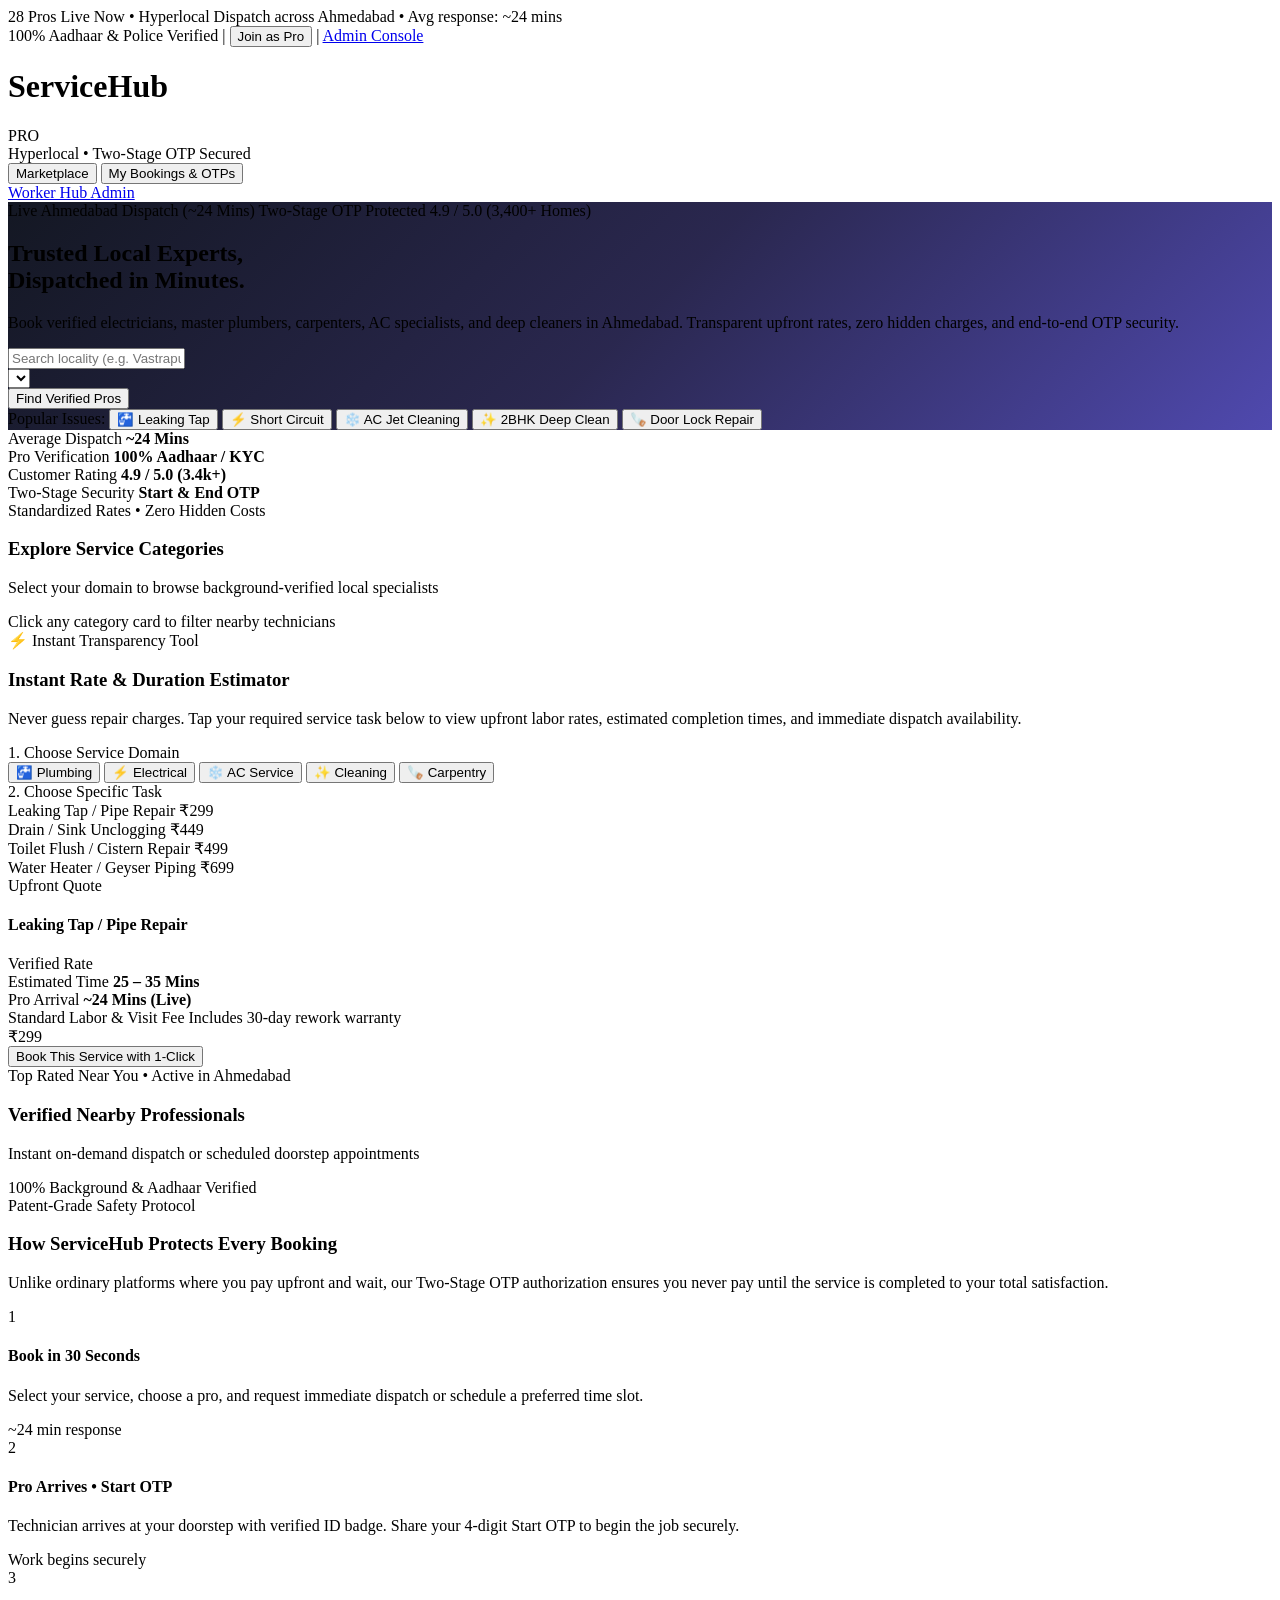
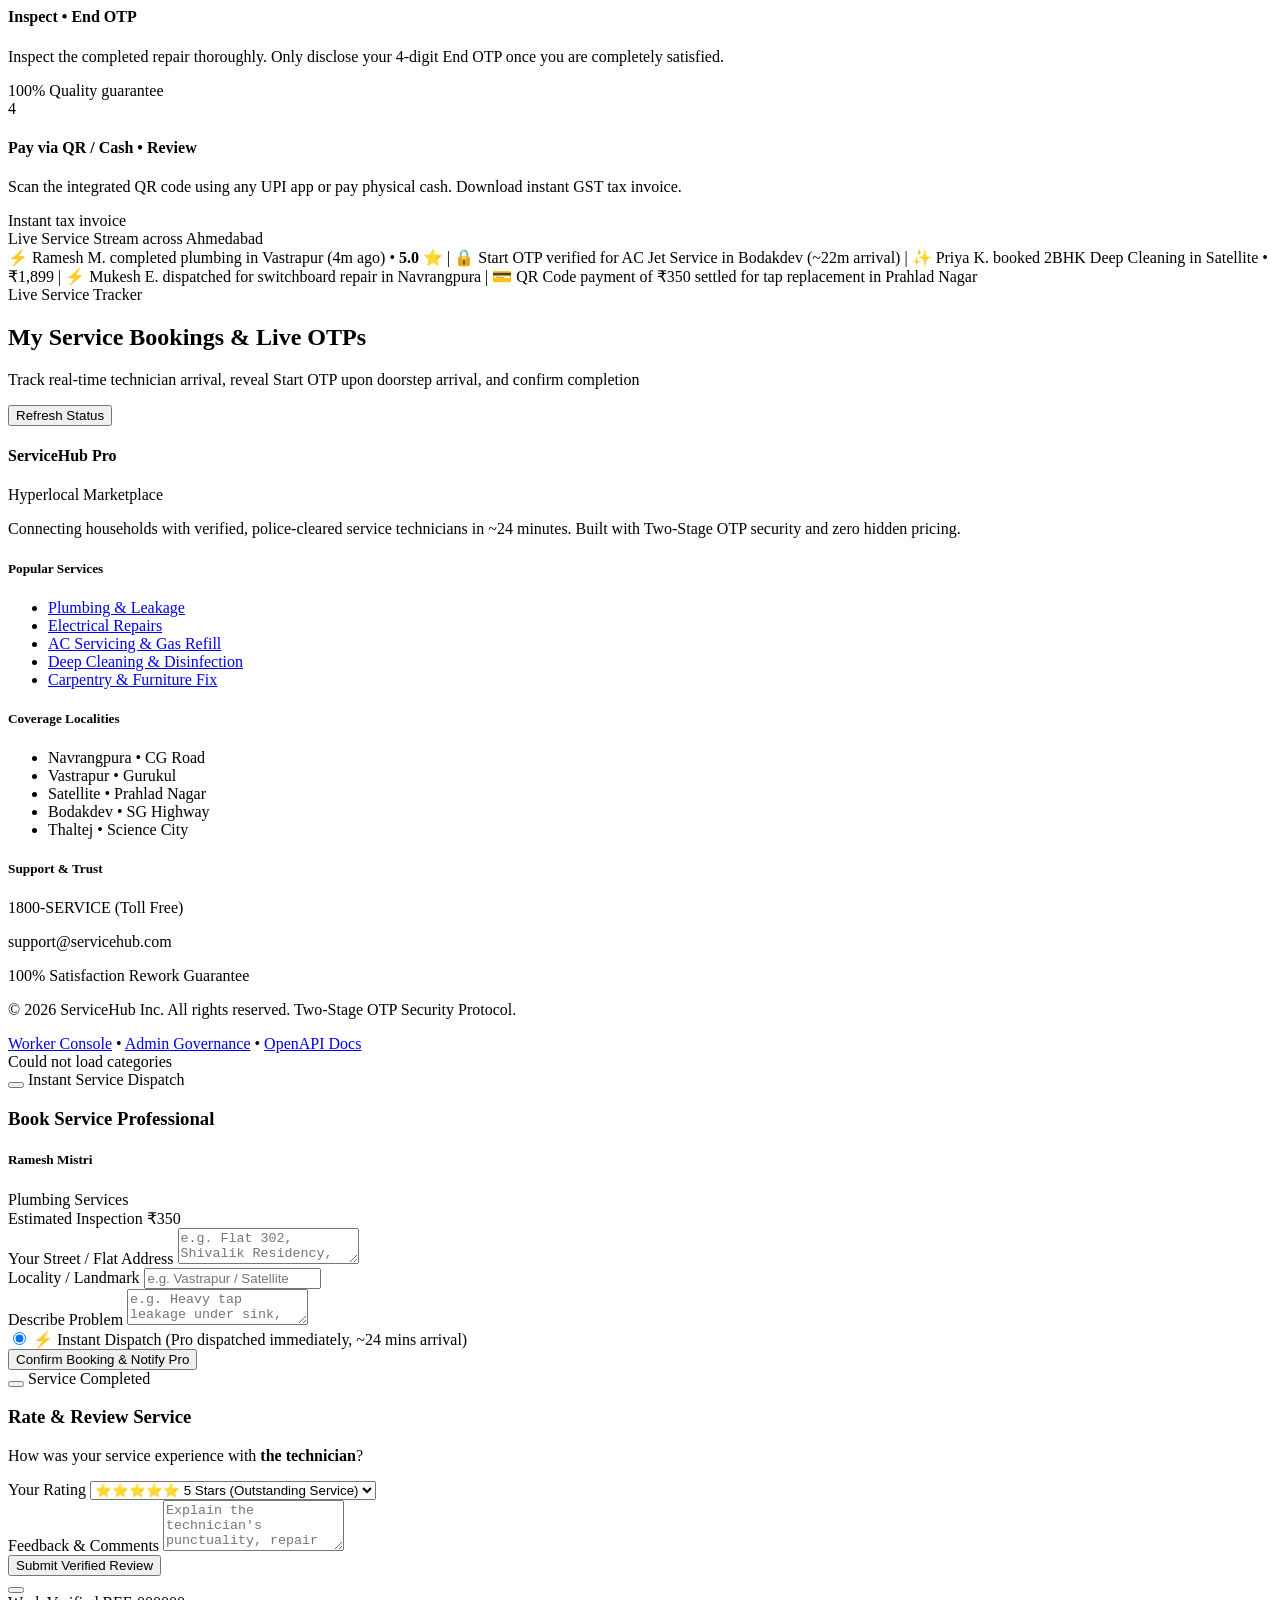
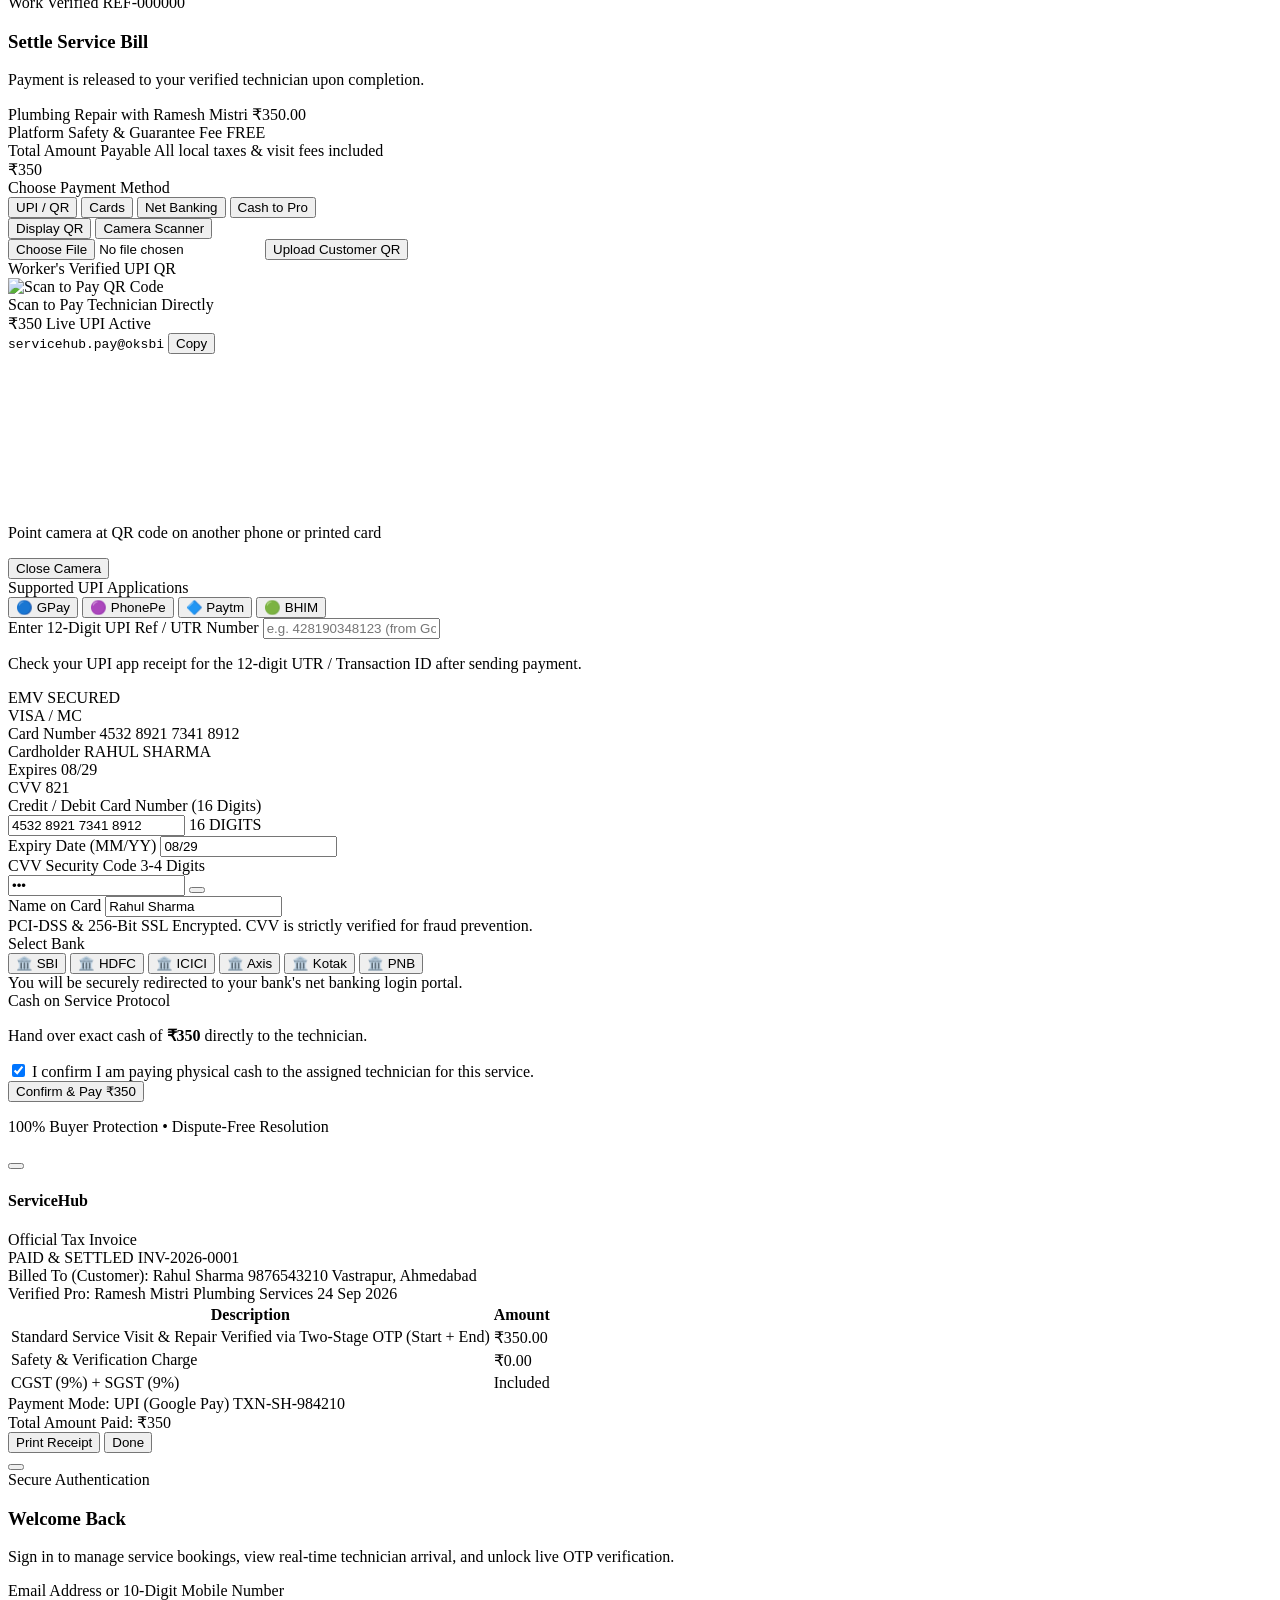
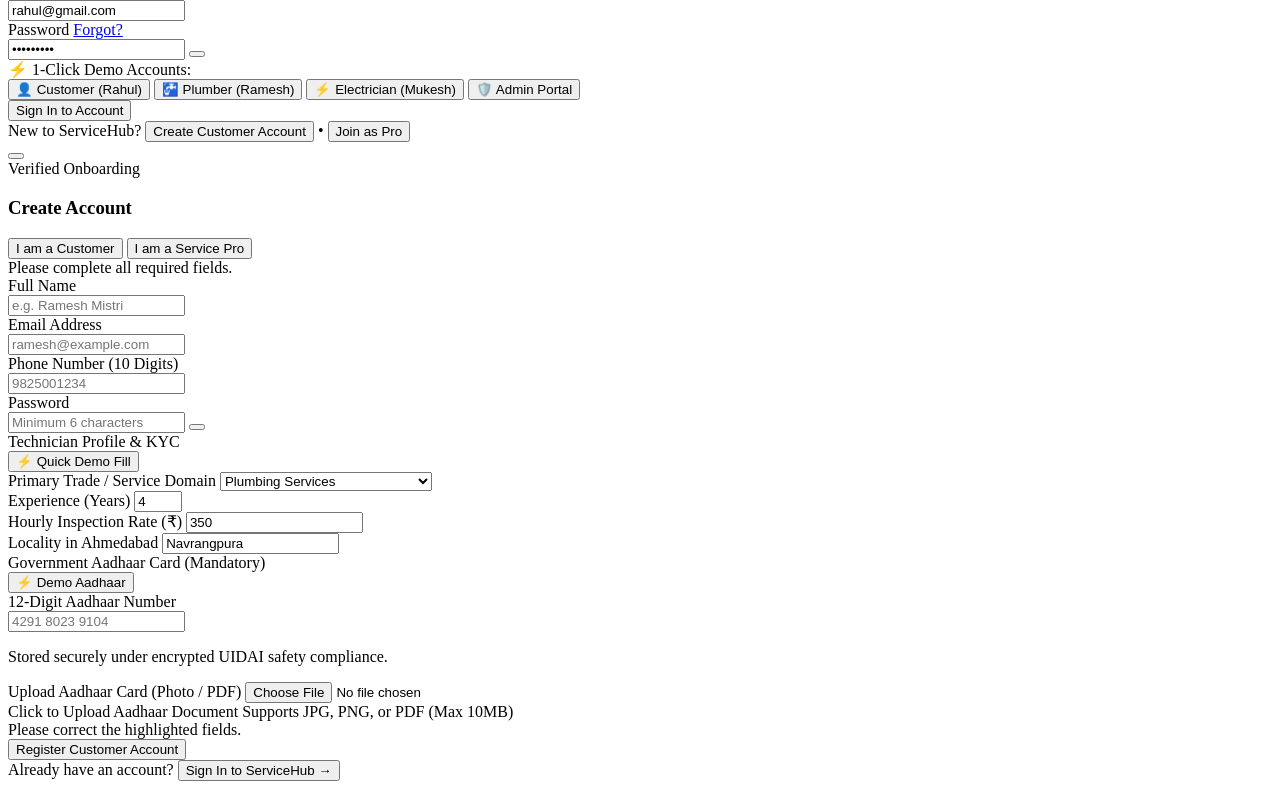
==== commit 6e97d2c6: "fix: worker registration responsiveness, 1-click quick demo fill, inline validation, and Aadhaar pre" ====
--- a/frontend/index.html
+++ b/frontend/index.html
@@ -1095,6 +1095,12 @@
             </div>
 
             <form onsubmit="handleRegisterSubmit(event)" class="mt-5 space-y-3.5">
+                <!-- Top Inline Error Alert Box -->
+                <div id="reg-top-error-msg" class="hidden p-3 rounded-2xl bg-rose-50 border border-rose-200 text-xs text-rose-800 font-bold flex items-center gap-2">
+                    <i data-lucide="alert-circle" class="w-4 h-4 text-rose-600 shrink-0"></i>
+                    <span id="reg-top-error-text">Please complete all required fields.</span>
+                </div>
+
                 <!-- Common User Fields -->
                 <div>
                     <label class="block text-xs font-bold text-slate-700 mb-1">Full Name</label>
@@ -1134,16 +1140,20 @@
 
                 <!-- ==================== WORKER-SPECIFIC AADHAAR & TRADE VERIFICATION FIELDS ==================== -->
                 <div id="worker-reg-fields" class="hidden space-y-3.5 pt-2 border-t border-slate-200">
-                    <div class="flex items-center gap-2">
-                        <span class="w-2 h-2 rounded-full bg-emerald-500 animate-ping"></span>
-                        <span class="text-xs font-black uppercase tracking-wider text-slate-900">Technician Profile &amp; KYC Verification</span>
+                    <div class="flex items-center justify-between">
+                        <div class="flex items-center gap-2">
+                            <span class="w-2 h-2 rounded-full bg-emerald-500 animate-ping"></span>
+                            <span class="text-xs font-black uppercase tracking-wider text-slate-900">Technician Profile &amp; KYC</span>
+                        </div>
+                        <button type="button" onclick="quickFillWorkerRegisterMain()" class="text-[10px] font-black uppercase tracking-wider bg-indigo-100 hover:bg-indigo-600 text-indigo-700 hover:text-white px-2.5 py-1 rounded-lg border border-indigo-200 transition cursor-pointer flex items-center gap-1 shadow-xs">
+                            <span>⚡ Quick Demo Fill</span>
+                        </button>
                     </div>
 
                     <div>
                         <label class="block text-xs font-bold text-slate-700 mb-1">Primary Trade / Service Domain</label>
                         <select id="reg-worker-category" class="w-full bg-slate-50 border border-slate-200 rounded-xl p-3 text-xs font-bold text-slate-800 focus:outline-none focus:ring-2 focus:ring-indigo-500 cursor-pointer">
-                            <option value="">Select Primary Trade / Domain</option>
-                            <option value="1">Plumbing Services</option>
+                            <option value="1" selected>Plumbing Services</option>
                             <option value="2">Electrical Services</option>
                             <option value="3">AC &amp; Appliance Repair</option>
                             <option value="4">Home Deep Cleaning</option>
@@ -1212,8 +1222,14 @@
                     </div>
                 </div>
 
+                <!-- Inline Error Alert Box -->
+                <div id="reg-error-msg" class="hidden p-3 rounded-2xl bg-rose-50 border border-rose-200 text-xs text-rose-800 font-bold flex items-center gap-2">
+                    <i data-lucide="alert-circle" class="w-4 h-4 text-rose-600 shrink-0"></i>
+                    <span id="reg-error-text">Please correct the highlighted fields.</span>
+                </div>
+
                 <!-- Submit Button -->
-                <button type="submit" class="w-full py-3.5 btn-brand-primary text-white font-extrabold text-xs sm:text-sm rounded-2xl shadow-xl transition flex items-center justify-center gap-2 cursor-pointer mt-3">
+                <button type="submit" id="reg-submit-btn" onclick="handleRegisterSubmit(event)" class="w-full py-3.5 btn-brand-primary text-white font-extrabold text-xs sm:text-sm rounded-2xl shadow-xl transition flex items-center justify-center gap-2 cursor-pointer mt-3">
                     <i data-lucide="check-circle" class="w-4 h-4"></i>
                     <span id="reg-submit-btn-text">Register Customer Account</span>
                 </button>
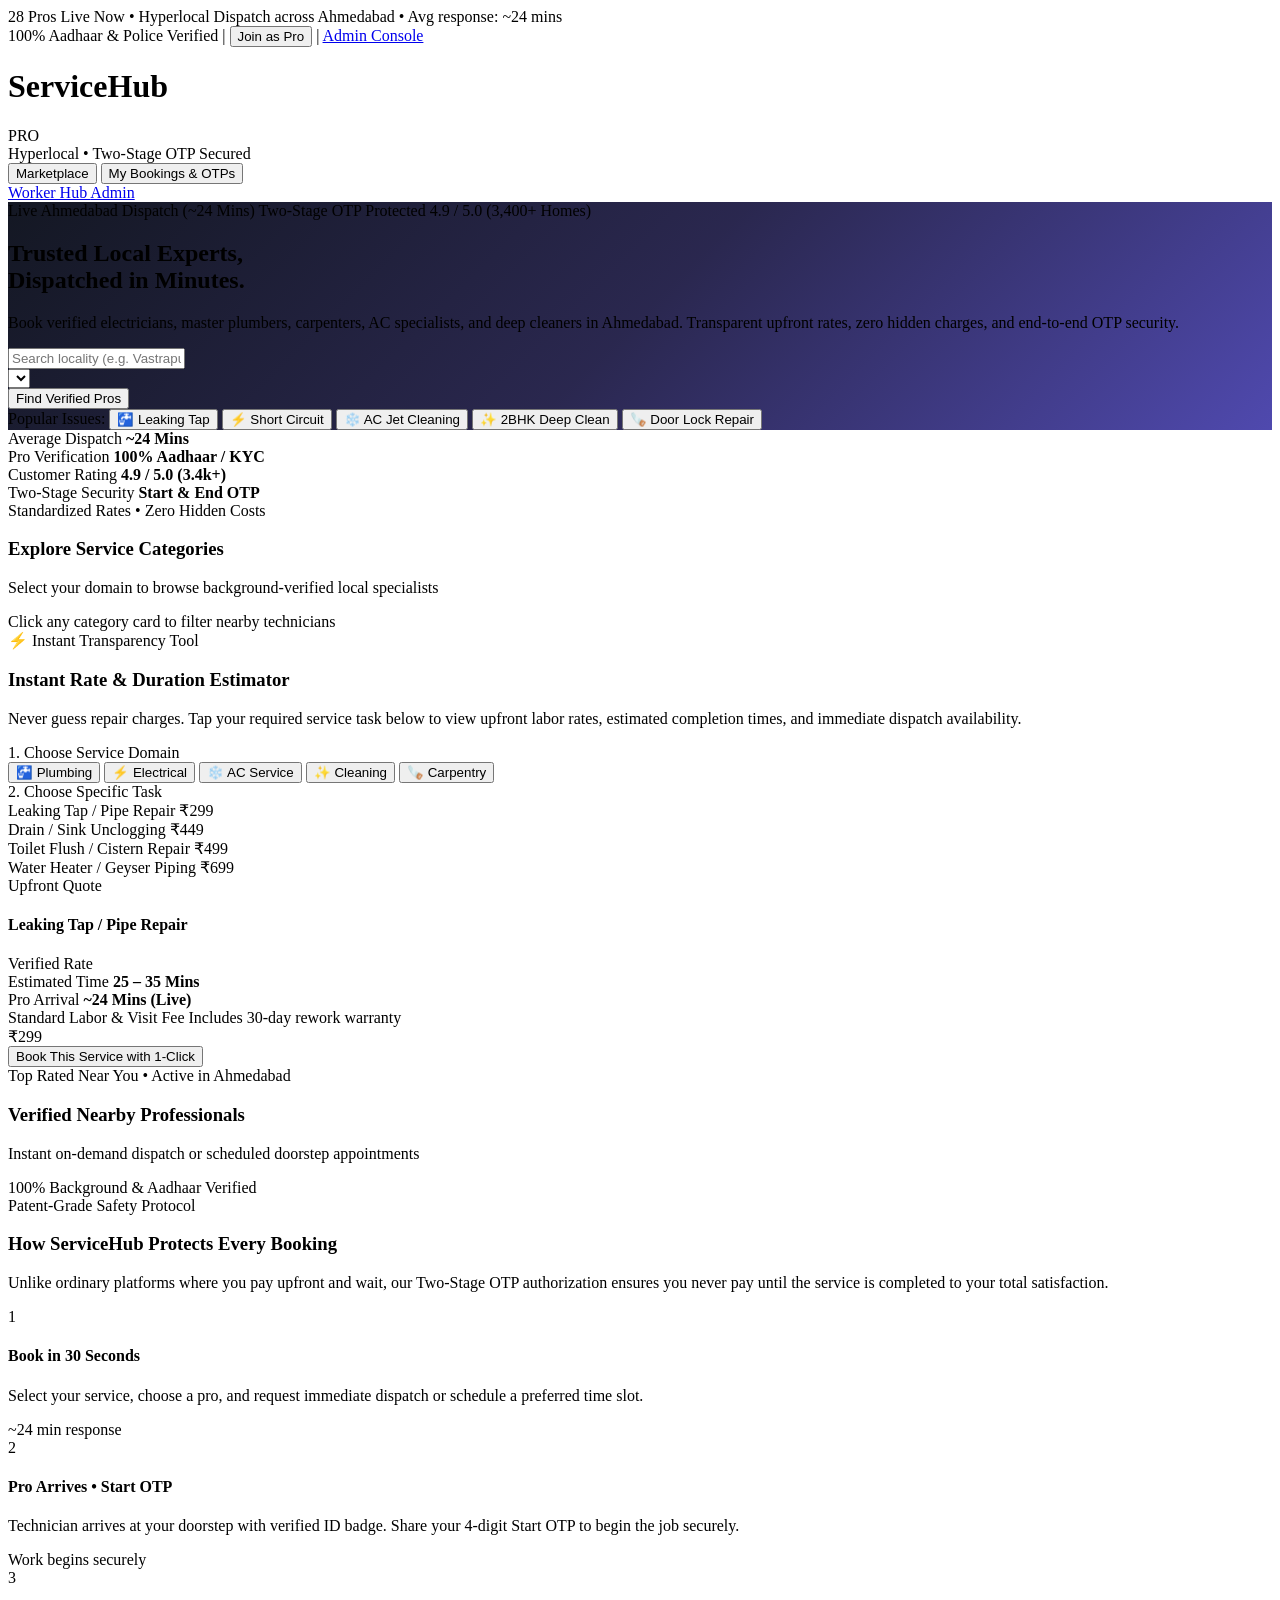
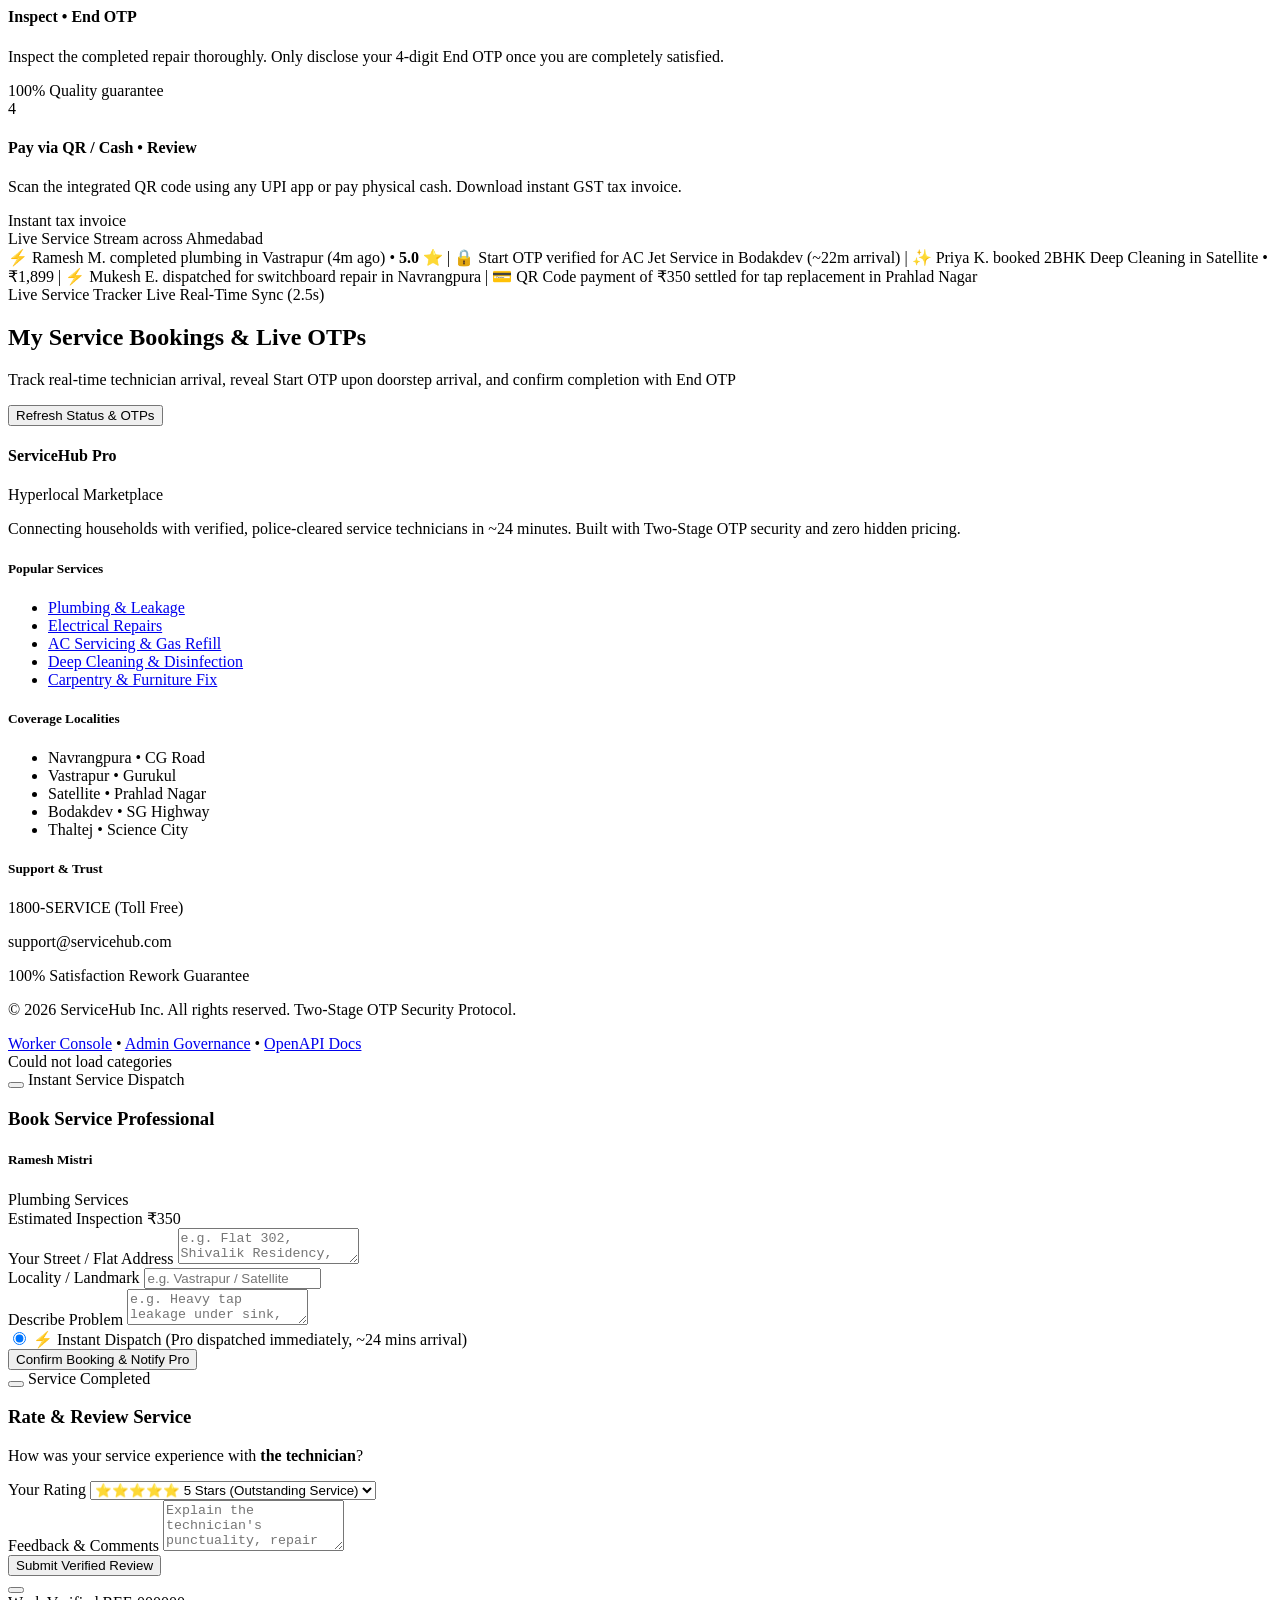
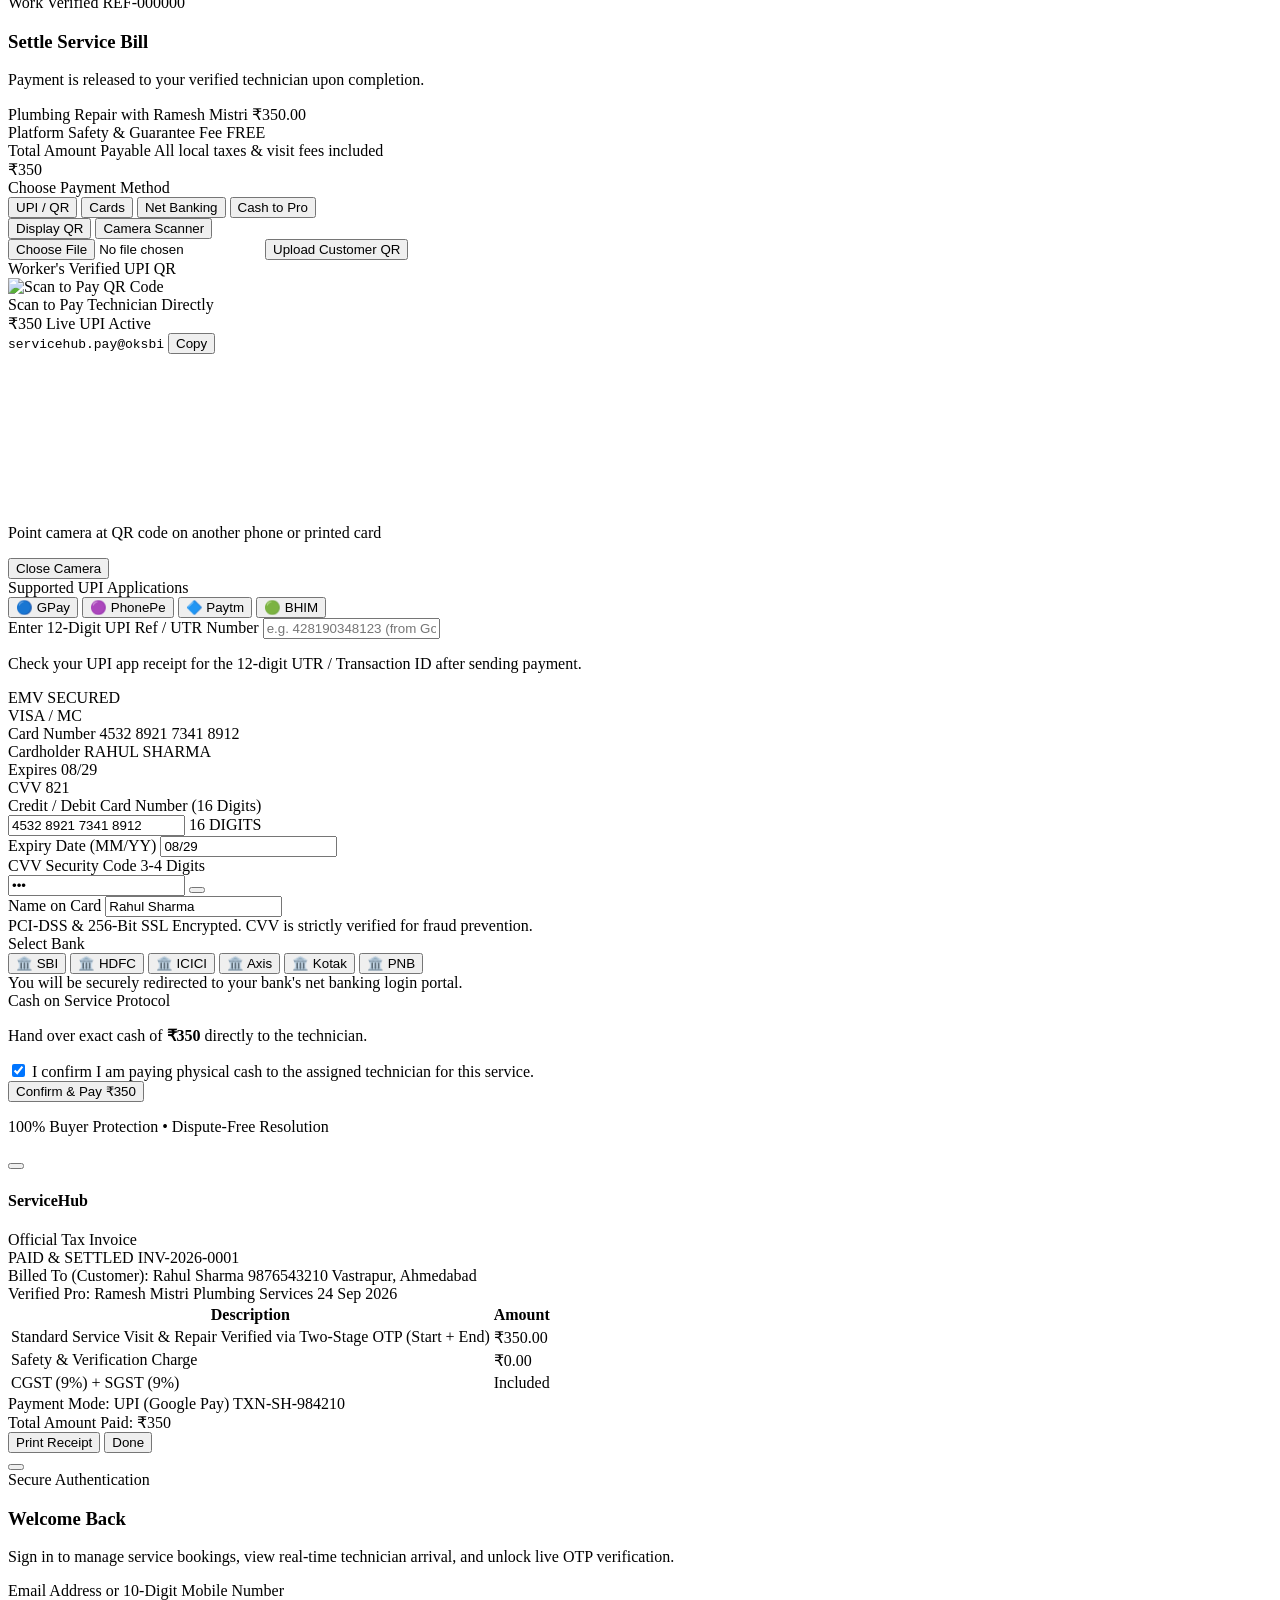
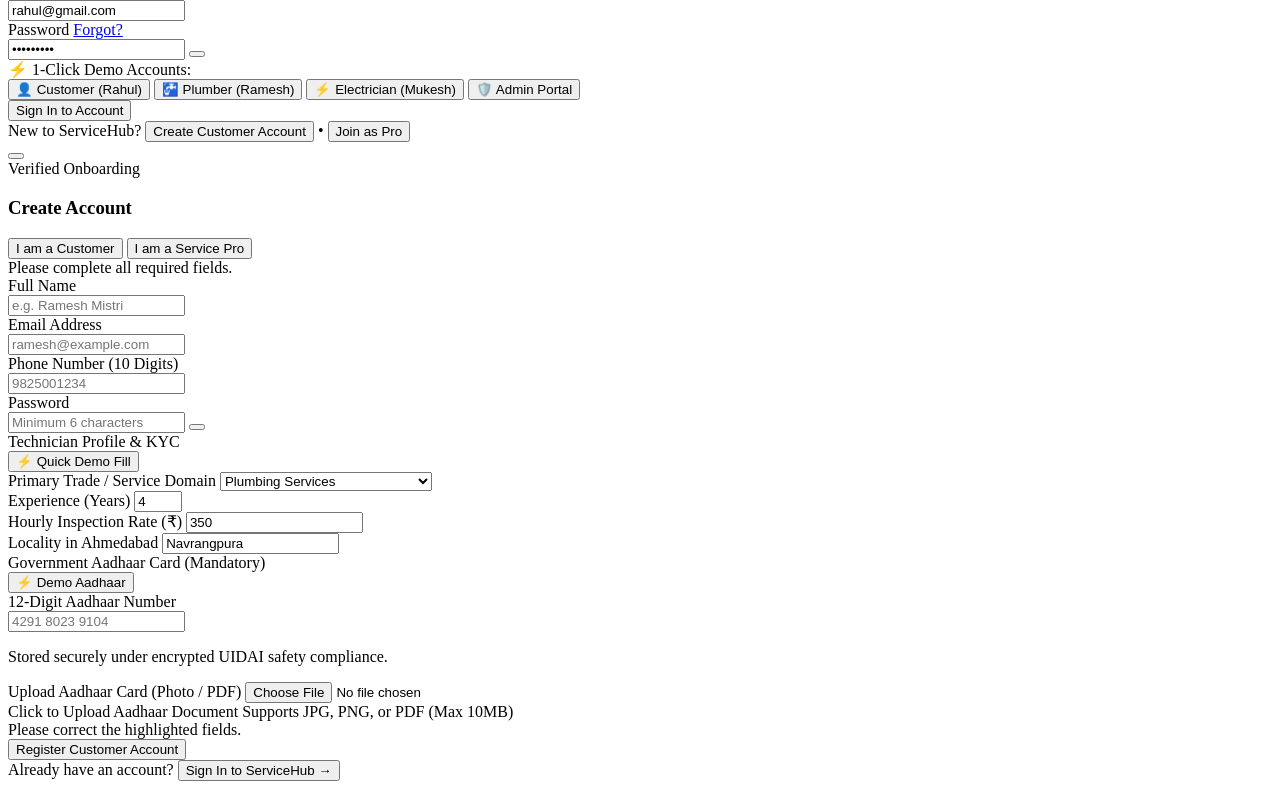
==== commit a6ee66fc: "fix: pre-generate End OTP upon work start and enable live 2.5s real-time sync polling" ====
--- a/frontend/index.html
+++ b/frontend/index.html
@@ -404,12 +404,17 @@
         <section id="view-bookings" class="view-section hidden space-y-6">
             <div class="flex flex-col sm:flex-row sm:items-center justify-between gap-4 p-6 bg-white rounded-3xl border border-slate-200/80 shadow-xs">
                 <div>
-                    <span class="text-xs font-black uppercase tracking-widest text-indigo-700 bg-indigo-50 px-2.5 py-0.5 rounded-full">Live Service Tracker</span>
+                    <div class="flex items-center gap-2">
+                        <span class="text-xs font-black uppercase tracking-widest text-indigo-700 bg-indigo-50 px-2.5 py-0.5 rounded-full">Live Service Tracker</span>
+                        <span class="inline-flex items-center gap-1.5 text-[10px] font-bold text-emerald-700 bg-emerald-50 px-2.5 py-0.5 rounded-full border border-emerald-200">
+                            <span class="w-1.5 h-1.5 rounded-full bg-emerald-500 animate-ping"></span> Live Real-Time Sync (2.5s)
+                        </span>
+                    </div>
                     <h2 class="text-2xl font-black text-slate-900 tracking-tight mt-1">My Service Bookings &amp; Live OTPs</h2>
-                    <p class="text-xs text-slate-500 mt-1">Track real-time technician arrival, reveal Start OTP upon doorstep arrival, and confirm completion</p>
+                    <p class="text-xs text-slate-500 mt-1">Track real-time technician arrival, reveal Start OTP upon doorstep arrival, and confirm completion with End OTP</p>
                 </div>
                 <button onclick="loadMyBookings()" class="px-5 py-2.5 bg-indigo-50 hover:bg-indigo-100 text-indigo-700 rounded-2xl text-xs font-bold transition flex items-center gap-2 cursor-pointer self-start sm:self-auto">
-                    <i data-lucide="refresh-cw" class="w-4 h-4"></i> Refresh Status
+                    <i data-lucide="refresh-cw" class="w-4 h-4"></i> Refresh Status &amp; OTPs
                 </button>
             </div>
 
